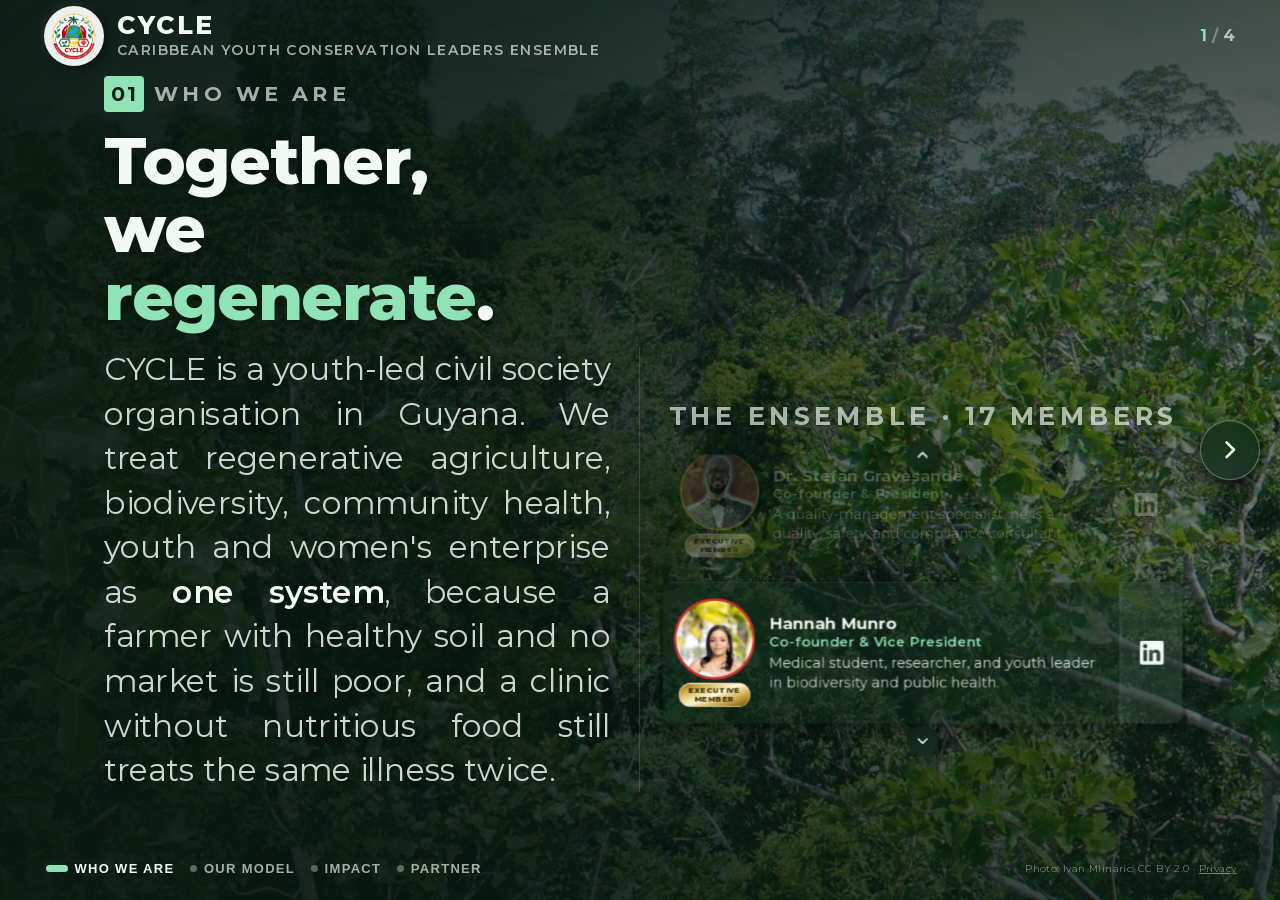
==== index.html @ 6c784746 "fix: full-bleed funders strip on phones Inside the slide's text column a phone left ~194px for the c" ====
<!DOCTYPE html>
<html lang="en">
<head>
<meta charset="UTF-8">
<meta name="viewport" content="width=device-width, initial-scale=1, viewport-fit=cover">
<meta name="color-scheme" content="only dark">
<meta http-equiv="Content-Security-Policy" content="default-src 'none'; script-src 'self'; style-src 'self' 'unsafe-inline'; img-src 'self'; font-src 'self'; connect-src https://ilpnumlkhpjgadgdotwo.supabase.co https://api.emailjs.com; base-uri 'none'; form-action 'self'">
<title>CYCLE · Caribbean Youth Conservation Leaders Ensemble</title>
<meta name="description" content="CYCLE is a youth-led civil society organisation in Guyana treating regenerative agriculture, biodiversity, health, youth and women's enterprise as one system. Together, we regenerate.">
<link rel="canonical" href="https://cyclecso.com/">
<meta property="og:type" content="website">
<meta property="og:title" content="CYCLE · Caribbean Youth Conservation Leaders Ensemble">
<meta property="og:description" content="Regenerating communities. Restoring ecosystems. Empowering the Caribbean's next generation.">
<meta property="og:url" content="https://cyclecso.com/">
<meta property="og:image" content="https://cyclecso.com/assets/img/pano-sm.jpg">
<link rel="icon" type="image/png" href="assets/img/favicon.png">
<link rel="apple-touch-icon" href="assets/img/apple-touch-icon.png">
<link rel="preload" href="assets/fonts/Montserrat.woff2" as="font" type="font/woff2" crossorigin>
<link rel="preload" as="image" href="assets/img/pano.jpg" media="(min-width: 801px)">
<link rel="stylesheet" href="assets/fonts/fonts.css">
<link rel="stylesheet" href="styles.css?v=98">
</head>
<body>

<a class="skip-link" href="#deck">Skip to slide content</a>

<!-- One continuous rainforest panorama; pans one viewport per slide -->
<div class="stage" aria-hidden="true">
  <div class="zoom"><div class="pan" id="pan"></div></div>
  <div class="scrim"></div>
</div>

<header class="chrome-top">
  <a class="brand" href="#about">
    <span class="brand-mark"><img src="assets/img/logo.png" alt="" width="34" height="34"></span>
    <span class="brand-text">
      <span class="brand-name">CYCLE</span>
      <span class="brand-sub">Caribbean Youth Conservation Leaders Ensemble</span>
    </span>
  </a>
  <p class="counter"><span id="counter-now">1</span><span class="counter-sep">/</span>4</p>
</header>

<main class="deck" id="deck">

  <!-- ══ 01 · WHO WE ARE ══════════════════════════════════════ -->
  <section class="slide is-active" id="about" aria-label="Slide 1 of 4: Who we are">
    <div class="slide-inner s-about">
      <p class="eyebrow"><span class="num">01</span> Who we are</p>
      <h1 class="headline">Together,<br class="hb"> we <em>regenerate</em>.</h1>
      <div class="about-cols">
        <p class="lede">CYCLE is a youth-led civil society organisation in Guyana. We treat regenerative
          agriculture, biodiversity, community health, youth and women's enterprise as
          <strong>one system</strong>, because a farmer with healthy soil and no market is still poor,
          and a clinic without nutritious food still treats the same illness twice.</p>
        <!-- A real grid item on its own 1px track, not a border or a
             pseudo-element: it lands exactly on the column boundary at
             any gap, and when the grid stacks it becomes a full-width
             horizontal rule between the two sections for free. -->
        <div class="col-rule" aria-hidden="true"></div>
        <div class="team">
          <p class="team-h">The ensemble · 17 members</p>
          <button type="button" class="team-btn team-up" id="teamUp" aria-label="Previous member">
            <svg viewBox="0 0 24 24" aria-hidden="true"><path d="m5 15 7-7 7 7"/></svg>
          </button>
          <div class="team-vp" aria-label="Team members, auto-scrolling list. Hover to pause.">
            <ul class="team-list">
          <li class="tm">
            <!-- Photo first, silhouette second: CSS hides the silhouette
                 while the <img> is present, and app.js removes the <img>
                 if the file is missing or fails, which reveals it again.
                 A listener rather than an onerror attribute, because the
                 page's CSP allows script-src 'self' only. -->
            <span class="tm-id"><span class="tm-ava" aria-hidden="true"><img src="assets/img/team/stefan-gravesande.jpg" alt="" width="240" height="240" loading="lazy" decoding="async"><svg viewBox="0 0 24 24" fill="currentColor"><circle cx="12" cy="8.2" r="4.2"/><path d="M12 13.7c-4.6 0-8 2.4-8 5.9V21h16v-1.4c0-3.5-3.4-5.9-8-5.9Z"/></svg></span><span class="tm-badge tm-badge-exec">Executive Member</span></span>
            <div class="tm-body">
              <p class="tm-name">Dr. Stefan Gravesande <span class="tm-role">Co-founder &amp; President</span></p>
              <p class="tm-bio">A quality-management specialist, he is a quality, safety, and compliance consultant.</p>
            </div>
              <a class="tm-li" href="https://www.linkedin.com/in/drgravesande" target="_blank" rel="noopener noreferrer" aria-label="Dr. Stefan Gravesande on LinkedIn"><svg viewBox="0 0 24 24" aria-hidden="true"><path d="M20.45 20.45h-3.56v-5.57c0-1.33-.03-3.04-1.85-3.04-1.85 0-2.13 1.45-2.13 2.94v5.67H9.35V9h3.41v1.56h.05a3.74 3.74 0 0 1 3.37-1.85c3.6 0 4.27 2.37 4.27 5.46v6.28zM5.34 7.43a2.07 2.07 0 1 1 2.07-2.07 2.07 2.07 0 0 1-2.07 2.07zm1.78 13.02H3.55V9h3.57v11.45zM22.22 0H1.77A1.76 1.76 0 0 0 0 1.73v20.54A1.76 1.76 0 0 0 1.77 24h20.45A1.76 1.76 0 0 0 24 22.27V1.73A1.76 1.76 0 0 0 22.22 0z"/></svg></a>
          </li>
          <li class="tm">
            <span class="tm-id"><span class="tm-ava" aria-hidden="true"><img src="assets/img/team/hannah-munro.jpg" alt="" width="240" height="240" loading="lazy" decoding="async"><svg viewBox="0 0 24 24" fill="currentColor"><circle cx="12" cy="8.2" r="4.2"/><path d="M12 13.7c-4.6 0-8 2.4-8 5.9V21h16v-1.4c0-3.5-3.4-5.9-8-5.9Z"/></svg></span><span class="tm-badge tm-badge-exec">Executive Member</span></span>
            <div class="tm-body">
              <p class="tm-name">Hannah Munro <span class="tm-role">Co-founder &amp; Vice President</span></p>
              <p class="tm-bio">Medical student, researcher, and youth leader in biodiversity and public health.</p>
            </div>
              <a class="tm-li" href="https://www.linkedin.com/in/hannah-munro-097552203" target="_blank" rel="noopener noreferrer" aria-label="Hannah Munro on LinkedIn"><svg viewBox="0 0 24 24" aria-hidden="true"><path d="M20.45 20.45h-3.56v-5.57c0-1.33-.03-3.04-1.85-3.04-1.85 0-2.13 1.45-2.13 2.94v5.67H9.35V9h3.41v1.56h.05a3.74 3.74 0 0 1 3.37-1.85c3.6 0 4.27 2.37 4.27 5.46v6.28zM5.34 7.43a2.07 2.07 0 1 1 2.07-2.07 2.07 2.07 0 0 1-2.07 2.07zm1.78 13.02H3.55V9h3.57v11.45zM22.22 0H1.77A1.76 1.76 0 0 0 0 1.73v20.54A1.76 1.76 0 0 0 1.77 24h20.45A1.76 1.76 0 0 0 24 22.27V1.73A1.76 1.76 0 0 0 22.22 0z"/></svg></a>
          </li>
          <li class="tm">
            <span class="tm-id"><span class="tm-ava" aria-hidden="true"><img src="assets/img/team/jaswant-persaud.jpg" alt="" width="240" height="240" loading="lazy" decoding="async"><svg viewBox="0 0 24 24" fill="currentColor"><circle cx="12" cy="8.2" r="4.2"/><path d="M12 13.7c-4.6 0-8 2.4-8 5.9V21h16v-1.4c0-3.5-3.4-5.9-8-5.9Z"/></svg></span><span class="tm-badge tm-badge-exec">Executive Member</span></span>
            <div class="tm-body">
              <p class="tm-name">Jaswant Persaud <span class="tm-role">Co-founder &amp; Secretary</span></p>
              <p class="tm-bio">Auditor and procurement specialist bringing ten years of project cost discipline.</p>
            </div>
              <a class="tm-li" href="https://www.linkedin.com/in/jaswant-persaud-78a805116" target="_blank" rel="noopener noreferrer" aria-label="Jaswant Persaud on LinkedIn"><svg viewBox="0 0 24 24" aria-hidden="true"><path d="M20.45 20.45h-3.56v-5.57c0-1.33-.03-3.04-1.85-3.04-1.85 0-2.13 1.45-2.13 2.94v5.67H9.35V9h3.41v1.56h.05a3.74 3.74 0 0 1 3.37-1.85c3.6 0 4.27 2.37 4.27 5.46v6.28zM5.34 7.43a2.07 2.07 0 1 1 2.07-2.07 2.07 2.07 0 0 1-2.07 2.07zm1.78 13.02H3.55V9h3.57v11.45zM22.22 0H1.77A1.76 1.76 0 0 0 0 1.73v20.54A1.76 1.76 0 0 0 1.77 24h20.45A1.76 1.76 0 0 0 24 22.27V1.73A1.76 1.76 0 0 0 22.22 0z"/></svg></a>
          </li>
          <li class="tm">
            <span class="tm-id"><span class="tm-ava" aria-hidden="true"><img src="assets/img/team/rebecca-wrights.jpg" alt="" width="240" height="240" loading="lazy" decoding="async"><svg viewBox="0 0 24 24" fill="currentColor"><circle cx="12" cy="8.2" r="4.2"/><path d="M12 13.7c-4.6 0-8 2.4-8 5.9V21h16v-1.4c0-3.5-3.4-5.9-8-5.9Z"/></svg></span><span class="tm-badge tm-badge-exec">Executive Member</span></span>
            <div class="tm-body">
              <p class="tm-name">Rebecca Wrights <span class="tm-role">Co-founder &amp; Treasurer</span></p>
              <p class="tm-bio">Law student and entrepreneur working in marketing, design, media, and education.</p>
            </div>
              <a class="tm-li" href="https://www.linkedin.com/in/rebecca-wrights-087333255" target="_blank" rel="noopener noreferrer" aria-label="Rebecca Wrights on LinkedIn"><svg viewBox="0 0 24 24" aria-hidden="true"><path d="M20.45 20.45h-3.56v-5.57c0-1.33-.03-3.04-1.85-3.04-1.85 0-2.13 1.45-2.13 2.94v5.67H9.35V9h3.41v1.56h.05a3.74 3.74 0 0 1 3.37-1.85c3.6 0 4.27 2.37 4.27 5.46v6.28zM5.34 7.43a2.07 2.07 0 1 1 2.07-2.07 2.07 2.07 0 0 1-2.07 2.07zm1.78 13.02H3.55V9h3.57v11.45zM22.22 0H1.77A1.76 1.76 0 0 0 0 1.73v20.54A1.76 1.76 0 0 0 1.77 24h20.45A1.76 1.76 0 0 0 24 22.27V1.73A1.76 1.76 0 0 0 22.22 0z"/></svg></a>
          </li>
          <li class="tm">
            <span class="tm-id"><span class="tm-ava" aria-hidden="true"><img src="assets/img/team/ashley-lewis.jpg" alt="" width="240" height="240" loading="lazy" decoding="async"><svg viewBox="0 0 24 24" fill="currentColor"><circle cx="12" cy="8.2" r="4.2"/><path d="M12 13.7c-4.6 0-8 2.4-8 5.9V21h16v-1.4c0-3.5-3.4-5.9-8-5.9Z"/></svg></span><span class="tm-badge tm-badge-exec">Executive Member</span></span>
            <div class="tm-body">
              <p class="tm-name">Ashley Lewis <span class="tm-role">Co-founder &amp; Assistant Treasurer</span></p>
              <p class="tm-bio">Laboratory aide and aspiring microbiologist passionate about public health and biodiversity.</p>
            </div>
              <a class="tm-li" href="https://www.linkedin.com/in/ashley-lewis-5a374a399" target="_blank" rel="noopener noreferrer" aria-label="Ashley Lewis on LinkedIn"><svg viewBox="0 0 24 24" aria-hidden="true"><path d="M20.45 20.45h-3.56v-5.57c0-1.33-.03-3.04-1.85-3.04-1.85 0-2.13 1.45-2.13 2.94v5.67H9.35V9h3.41v1.56h.05a3.74 3.74 0 0 1 3.37-1.85c3.6 0 4.27 2.37 4.27 5.46v6.28zM5.34 7.43a2.07 2.07 0 1 1 2.07-2.07 2.07 2.07 0 0 1-2.07 2.07zm1.78 13.02H3.55V9h3.57v11.45zM22.22 0H1.77A1.76 1.76 0 0 0 0 1.73v20.54A1.76 1.76 0 0 0 1.77 24h20.45A1.76 1.76 0 0 0 24 22.27V1.73A1.76 1.76 0 0 0 22.22 0z"/></svg></a>
          </li>
          <li class="tm">
            <span class="tm-id"><span class="tm-ava" aria-hidden="true"><img src="assets/img/team/laurianne-lewis.jpg" alt="" width="240" height="240" loading="lazy" decoding="async"><svg viewBox="0 0 24 24" fill="currentColor"><circle cx="12" cy="8.2" r="4.2"/><path d="M12 13.7c-4.6 0-8 2.4-8 5.9V21h16v-1.4c0-3.5-3.4-5.9-8-5.9Z"/></svg></span><span class="tm-badge tm-badge-exec">Executive Member</span></span>
            <div class="tm-body">
              <p class="tm-name">Laurianne Lewis <span class="tm-role">Co-founder &amp; Trustee</span></p>
              <p class="tm-bio">A medical laboratory scientist pursuing her Master's degree in public health.</p>
            </div>
              <a class="tm-li" href="https://www.linkedin.com/in/laurianne-lewis-mls-bsc-54b1992b0" target="_blank" rel="noopener noreferrer" aria-label="Laurianne Lewis on LinkedIn"><svg viewBox="0 0 24 24" aria-hidden="true"><path d="M20.45 20.45h-3.56v-5.57c0-1.33-.03-3.04-1.85-3.04-1.85 0-2.13 1.45-2.13 2.94v5.67H9.35V9h3.41v1.56h.05a3.74 3.74 0 0 1 3.37-1.85c3.6 0 4.27 2.37 4.27 5.46v6.28zM5.34 7.43a2.07 2.07 0 1 1 2.07-2.07 2.07 2.07 0 0 1-2.07 2.07zm1.78 13.02H3.55V9h3.57v11.45zM22.22 0H1.77A1.76 1.76 0 0 0 0 1.73v20.54A1.76 1.76 0 0 0 1.77 24h20.45A1.76 1.76 0 0 0 24 22.27V1.73A1.76 1.76 0 0 0 22.22 0z"/></svg></a>
          </li>
          <li class="tm">
            <span class="tm-id"><span class="tm-ava" aria-hidden="true"><img src="assets/img/team/destiny-hinds.jpg" alt="" width="240" height="240" loading="lazy" decoding="async"><svg viewBox="0 0 24 24" fill="currentColor"><circle cx="12" cy="8.2" r="4.2"/><path d="M12 13.7c-4.6 0-8 2.4-8 5.9V21h16v-1.4c0-3.5-3.4-5.9-8-5.9Z"/></svg></span><span class="tm-badge tm-badge-exec">Executive Member</span></span>
            <div class="tm-body">
              <p class="tm-name">Destiny Princess Hinds <span class="tm-role">Co-founder &amp; Trustee</span></p>
              <p class="tm-bio">An HSSE professional turning climate policy into community projects across Guyana.</p>
            </div>
              <a class="tm-li" href="https://www.linkedin.com/in/destiny-hinds-environmentalservices" target="_blank" rel="noopener noreferrer" aria-label="Destiny Princess Hinds on LinkedIn"><svg viewBox="0 0 24 24" aria-hidden="true"><path d="M20.45 20.45h-3.56v-5.57c0-1.33-.03-3.04-1.85-3.04-1.85 0-2.13 1.45-2.13 2.94v5.67H9.35V9h3.41v1.56h.05a3.74 3.74 0 0 1 3.37-1.85c3.6 0 4.27 2.37 4.27 5.46v6.28zM5.34 7.43a2.07 2.07 0 1 1 2.07-2.07 2.07 2.07 0 0 1-2.07 2.07zm1.78 13.02H3.55V9h3.57v11.45zM22.22 0H1.77A1.76 1.76 0 0 0 0 1.73v20.54A1.76 1.76 0 0 0 1.77 24h20.45A1.76 1.76 0 0 0 24 22.27V1.73A1.76 1.76 0 0 0 22.22 0z"/></svg></a>
          </li>
          <li class="tm">
            <span class="tm-id"><span class="tm-ava" aria-hidden="true"><img src="assets/img/team/melania-desa.jpg" alt="" width="240" height="240" loading="lazy" decoding="async"><svg viewBox="0 0 24 24" fill="currentColor"><circle cx="12" cy="8.2" r="4.2"/><path d="M12 13.7c-4.6 0-8 2.4-8 5.9V21h16v-1.4c0-3.5-3.4-5.9-8-5.9Z"/></svg></span><span class="tm-badge tm-badge-exec">Executive Member</span></span>
            <div class="tm-body">
              <p class="tm-name">Melania DeSa <span class="tm-role">Co-founder &amp; Committee Member</span></p>
              <p class="tm-bio">Medical laboratory science student in quality assurance and youth leadership work.</p>
            </div>
              <a class="tm-li" href="https://www.linkedin.com/in/melania-desa" target="_blank" rel="noopener noreferrer" aria-label="Melania DeSa on LinkedIn"><svg viewBox="0 0 24 24" aria-hidden="true"><path d="M20.45 20.45h-3.56v-5.57c0-1.33-.03-3.04-1.85-3.04-1.85 0-2.13 1.45-2.13 2.94v5.67H9.35V9h3.41v1.56h.05a3.74 3.74 0 0 1 3.37-1.85c3.6 0 4.27 2.37 4.27 5.46v6.28zM5.34 7.43a2.07 2.07 0 1 1 2.07-2.07 2.07 2.07 0 0 1-2.07 2.07zm1.78 13.02H3.55V9h3.57v11.45zM22.22 0H1.77A1.76 1.76 0 0 0 0 1.73v20.54A1.76 1.76 0 0 0 1.77 24h20.45A1.76 1.76 0 0 0 24 22.27V1.73A1.76 1.76 0 0 0 22.22 0z"/></svg></a>
          </li>
          <li class="tm">
            <span class="tm-id"><span class="tm-ava" aria-hidden="true"><img src="assets/img/team/suhana-khan.jpg" alt="" width="240" height="240" loading="lazy" decoding="async"><svg viewBox="0 0 24 24" fill="currentColor"><circle cx="12" cy="8.2" r="4.2"/><path d="M12 13.7c-4.6 0-8 2.4-8 5.9V21h16v-1.4c0-3.5-3.4-5.9-8-5.9Z"/></svg></span><span class="tm-badge tm-badge-exec">Executive Member</span></span>
            <div class="tm-body">
              <p class="tm-name">Bibi Suhana Khan <span class="tm-role">Co-founder &amp; Committee Member</span></p>
              <p class="tm-bio">She empowers youth, builds communities, and drives real change across Guyana.</p>
            </div>
              <a class="tm-li" href="#" aria-label="Bibi Suhana Khan on LinkedIn"><svg viewBox="0 0 24 24" aria-hidden="true"><path d="M20.45 20.45h-3.56v-5.57c0-1.33-.03-3.04-1.85-3.04-1.85 0-2.13 1.45-2.13 2.94v5.67H9.35V9h3.41v1.56h.05a3.74 3.74 0 0 1 3.37-1.85c3.6 0 4.27 2.37 4.27 5.46v6.28zM5.34 7.43a2.07 2.07 0 1 1 2.07-2.07 2.07 2.07 0 0 1-2.07 2.07zm1.78 13.02H3.55V9h3.57v11.45zM22.22 0H1.77A1.76 1.76 0 0 0 0 1.73v20.54A1.76 1.76 0 0 0 1.77 24h20.45A1.76 1.76 0 0 0 24 22.27V1.73A1.76 1.76 0 0 0 22.22 0z"/></svg></a>
          </li>
          <li class="tm">
            <span class="tm-id"><span class="tm-ava" aria-hidden="true"><img src="assets/img/team/chanecia-larose.jpg" alt="" width="240" height="240" loading="lazy" decoding="async"><svg viewBox="0 0 24 24" fill="currentColor"><circle cx="12" cy="8.2" r="4.2"/><path d="M12 13.7c-4.6 0-8 2.4-8 5.9V21h16v-1.4c0-3.5-3.4-5.9-8-5.9Z"/></svg></span><span class="tm-badge tm-badge-exec">Executive Member</span></span>
            <div class="tm-body">
              <p class="tm-name">Chanecia La Rose <span class="tm-role">Co-founder &amp; Committee Member</span></p>
              <p class="tm-bio">An International Relations student and youth parliament leader in civic advocacy.</p>
            </div>
              <a class="tm-li" href="https://www.linkedin.com/in/chanecia-larose-2a9a7b320" target="_blank" rel="noopener noreferrer" aria-label="Chanecia La Rose on LinkedIn"><svg viewBox="0 0 24 24" aria-hidden="true"><path d="M20.45 20.45h-3.56v-5.57c0-1.33-.03-3.04-1.85-3.04-1.85 0-2.13 1.45-2.13 2.94v5.67H9.35V9h3.41v1.56h.05a3.74 3.74 0 0 1 3.37-1.85c3.6 0 4.27 2.37 4.27 5.46v6.28zM5.34 7.43a2.07 2.07 0 1 1 2.07-2.07 2.07 2.07 0 0 1-2.07 2.07zm1.78 13.02H3.55V9h3.57v11.45zM22.22 0H1.77A1.76 1.76 0 0 0 0 1.73v20.54A1.76 1.76 0 0 0 1.77 24h20.45A1.76 1.76 0 0 0 24 22.27V1.73A1.76 1.76 0 0 0 22.22 0z"/></svg></a>
          </li>
          <li class="tm">
            <span class="tm-id"><span class="tm-ava" aria-hidden="true"><img src="assets/img/team/victoria-phillips.jpg" alt="" width="240" height="240" loading="lazy" decoding="async"><svg viewBox="0 0 24 24" fill="currentColor"><circle cx="12" cy="8.2" r="4.2"/><path d="M12 13.7c-4.6 0-8 2.4-8 5.9V21h16v-1.4c0-3.5-3.4-5.9-8-5.9Z"/></svg></span><span class="tm-badge tm-badge-carib">Caribbean Member</span></span>
            <div class="tm-body">
              <p class="tm-name">Victoria Phillips <span class="tm-role">Guyana</span></p>
              <p class="tm-bio">A driven student and community advocate chasing goals and steady growth.</p>
            </div>
              <a class="tm-li" href="https://www.linkedin.com/in/victoria-phillips-47140b235/" target="_blank" rel="noopener noreferrer" aria-label="Victoria Phillips on LinkedIn"><svg viewBox="0 0 24 24" aria-hidden="true"><path d="M20.45 20.45h-3.56v-5.57c0-1.33-.03-3.04-1.85-3.04-1.85 0-2.13 1.45-2.13 2.94v5.67H9.35V9h3.41v1.56h.05a3.74 3.74 0 0 1 3.37-1.85c3.6 0 4.27 2.37 4.27 5.46v6.28zM5.34 7.43a2.07 2.07 0 1 1 2.07-2.07 2.07 2.07 0 0 1-2.07 2.07zm1.78 13.02H3.55V9h3.57v11.45zM22.22 0H1.77A1.76 1.76 0 0 0 0 1.73v20.54A1.76 1.76 0 0 0 1.77 24h20.45A1.76 1.76 0 0 0 24 22.27V1.73A1.76 1.76 0 0 0 22.22 0z"/></svg></a>
          </li>
          <li class="tm">
            <span class="tm-id"><span class="tm-ava" aria-hidden="true"><svg viewBox="0 0 24 24" fill="currentColor"><circle cx="12" cy="8.2" r="4.2"/><path d="M12 13.7c-4.6 0-8 2.4-8 5.9V21h16v-1.4c0-3.5-3.4-5.9-8-5.9Z"/></svg></span><span class="tm-badge tm-badge-carib">Caribbean Member</span></span>
            <div class="tm-body">
              <p class="tm-name">Ashley Siegulam <span class="tm-role">Trinidad &amp; Tobago</span></p>
              <p class="tm-bio">A farmer, chemist, and researcher working on biodiversity and climate science.</p>
            </div>
              <a class="tm-li" href="#" aria-label="Ashley Siegulam on LinkedIn"><svg viewBox="0 0 24 24" aria-hidden="true"><path d="M20.45 20.45h-3.56v-5.57c0-1.33-.03-3.04-1.85-3.04-1.85 0-2.13 1.45-2.13 2.94v5.67H9.35V9h3.41v1.56h.05a3.74 3.74 0 0 1 3.37-1.85c3.6 0 4.27 2.37 4.27 5.46v6.28zM5.34 7.43a2.07 2.07 0 1 1 2.07-2.07 2.07 2.07 0 0 1-2.07 2.07zm1.78 13.02H3.55V9h3.57v11.45zM22.22 0H1.77A1.76 1.76 0 0 0 0 1.73v20.54A1.76 1.76 0 0 0 1.77 24h20.45A1.76 1.76 0 0 0 24 22.27V1.73A1.76 1.76 0 0 0 22.22 0z"/></svg></a>
          </li>
          <li class="tm">
            <span class="tm-id"><span class="tm-ava" aria-hidden="true"><svg viewBox="0 0 24 24" fill="currentColor"><circle cx="12" cy="8.2" r="4.2"/><path d="M12 13.7c-4.6 0-8 2.4-8 5.9V21h16v-1.4c0-3.5-3.4-5.9-8-5.9Z"/></svg></span><span class="tm-badge tm-badge-carib">Caribbean Member</span></span>
            <div class="tm-body">
              <p class="tm-name">Hemant Siegulam <span class="tm-role">Trinidad &amp; Tobago</span></p>
              <p class="tm-bio">A farmer, analyst, and scientist working on soil health and agroforestry.</p>
            </div>
              <a class="tm-li" href="#" aria-label="Hemant Siegulam on LinkedIn"><svg viewBox="0 0 24 24" aria-hidden="true"><path d="M20.45 20.45h-3.56v-5.57c0-1.33-.03-3.04-1.85-3.04-1.85 0-2.13 1.45-2.13 2.94v5.67H9.35V9h3.41v1.56h.05a3.74 3.74 0 0 1 3.37-1.85c3.6 0 4.27 2.37 4.27 5.46v6.28zM5.34 7.43a2.07 2.07 0 1 1 2.07-2.07 2.07 2.07 0 0 1-2.07 2.07zm1.78 13.02H3.55V9h3.57v11.45zM22.22 0H1.77A1.76 1.76 0 0 0 0 1.73v20.54A1.76 1.76 0 0 0 1.77 24h20.45A1.76 1.76 0 0 0 24 22.27V1.73A1.76 1.76 0 0 0 22.22 0z"/></svg></a>
          </li>
          <li class="tm">
            <span class="tm-id"><span class="tm-ava" aria-hidden="true"><svg viewBox="0 0 24 24" fill="currentColor"><circle cx="12" cy="8.2" r="4.2"/><path d="M12 13.7c-4.6 0-8 2.4-8 5.9V21h16v-1.4c0-3.5-3.4-5.9-8-5.9Z"/></svg></span><span class="tm-badge tm-badge-carib">Caribbean Member</span></span>
            <div class="tm-body">
              <p class="tm-name">Christine Anderson <span class="tm-role">St. Maarten</span></p>
              <p class="tm-bio">An ESG professional working in stakeholder management, risk, and process improvement.</p>
            </div>
              <a class="tm-li" href="#" aria-label="Christine Anderson on LinkedIn"><svg viewBox="0 0 24 24" aria-hidden="true"><path d="M20.45 20.45h-3.56v-5.57c0-1.33-.03-3.04-1.85-3.04-1.85 0-2.13 1.45-2.13 2.94v5.67H9.35V9h3.41v1.56h.05a3.74 3.74 0 0 1 3.37-1.85c3.6 0 4.27 2.37 4.27 5.46v6.28zM5.34 7.43a2.07 2.07 0 1 1 2.07-2.07 2.07 2.07 0 0 1-2.07 2.07zm1.78 13.02H3.55V9h3.57v11.45zM22.22 0H1.77A1.76 1.76 0 0 0 0 1.73v20.54A1.76 1.76 0 0 0 1.77 24h20.45A1.76 1.76 0 0 0 24 22.27V1.73A1.76 1.76 0 0 0 22.22 0z"/></svg></a>
          </li>
          <li class="tm">
            <span class="tm-id"><span class="tm-ava" aria-hidden="true"><img src="assets/img/team/lj-clarke.jpg" alt="" width="240" height="240" loading="lazy" decoding="async"><svg viewBox="0 0 24 24" fill="currentColor"><circle cx="12" cy="8.2" r="4.2"/><path d="M12 13.7c-4.6 0-8 2.4-8 5.9V21h16v-1.4c0-3.5-3.4-5.9-8-5.9Z"/></svg></span><span class="tm-badge tm-badge-carib">Caribbean Member</span></span>
            <div class="tm-body">
              <p class="tm-name">L.J. Clarke <span class="tm-role">Jamaica</span></p>
              <p class="tm-bio">Civil engineer working in hydrology, water resources, and waste management research.</p>
            </div>
              <a class="tm-li" href="https://www.linkedin.com/in/lys-julienne-c-015954118" target="_blank" rel="noopener noreferrer" aria-label="L.J. Clarke on LinkedIn"><svg viewBox="0 0 24 24" aria-hidden="true"><path d="M20.45 20.45h-3.56v-5.57c0-1.33-.03-3.04-1.85-3.04-1.85 0-2.13 1.45-2.13 2.94v5.67H9.35V9h3.41v1.56h.05a3.74 3.74 0 0 1 3.37-1.85c3.6 0 4.27 2.37 4.27 5.46v6.28zM5.34 7.43a2.07 2.07 0 1 1 2.07-2.07 2.07 2.07 0 0 1-2.07 2.07zm1.78 13.02H3.55V9h3.57v11.45zM22.22 0H1.77A1.76 1.76 0 0 0 0 1.73v20.54A1.76 1.76 0 0 0 1.77 24h20.45A1.76 1.76 0 0 0 24 22.27V1.73A1.76 1.76 0 0 0 22.22 0z"/></svg></a>
          </li>
          <li class="tm">
            <span class="tm-id"><span class="tm-ava" aria-hidden="true"><img src="assets/img/team/mahalia-joseph.jpg" alt="" width="240" height="240" loading="lazy" decoding="async"><svg viewBox="0 0 24 24" fill="currentColor"><circle cx="12" cy="8.2" r="4.2"/><path d="M12 13.7c-4.6 0-8 2.4-8 5.9V21h16v-1.4c0-3.5-3.4-5.9-8-5.9Z"/></svg></span><span class="tm-badge tm-badge-carib">Caribbean Member</span></span>
            <div class="tm-body">
              <p class="tm-name">Mahalia Joseph <span class="tm-role">Trinidad &amp; Tobago</span></p>
              <p class="tm-bio">Agri-food and clean-energy founder mentoring young people into skills and enterprise.</p>
            </div>
              <a class="tm-li" href="https://www.linkedin.com/in/mahalia-joseph-6544544b" target="_blank" rel="noopener noreferrer" aria-label="Mahalia Joseph on LinkedIn"><svg viewBox="0 0 24 24" aria-hidden="true"><path d="M20.45 20.45h-3.56v-5.57c0-1.33-.03-3.04-1.85-3.04-1.85 0-2.13 1.45-2.13 2.94v5.67H9.35V9h3.41v1.56h.05a3.74 3.74 0 0 1 3.37-1.85c3.6 0 4.27 2.37 4.27 5.46v6.28zM5.34 7.43a2.07 2.07 0 1 1 2.07-2.07 2.07 2.07 0 0 1-2.07 2.07zm1.78 13.02H3.55V9h3.57v11.45zM22.22 0H1.77A1.76 1.76 0 0 0 0 1.73v20.54A1.76 1.76 0 0 0 1.77 24h20.45A1.76 1.76 0 0 0 24 22.27V1.73A1.76 1.76 0 0 0 22.22 0z"/></svg></a>
          </li>
          <li class="tm">
            <span class="tm-id"><span class="tm-ava" aria-hidden="true"><img src="assets/img/team/ashley-jagmohan.jpg" alt="" width="240" height="240" loading="lazy" decoding="async"><svg viewBox="0 0 24 24" fill="currentColor"><circle cx="12" cy="8.2" r="4.2"/><path d="M12 13.7c-4.6 0-8 2.4-8 5.9V21h16v-1.4c0-3.5-3.4-5.9-8-5.9Z"/></svg></span><span class="tm-badge tm-badge-carib">Caribbean Member</span></span>
            <div class="tm-body">
              <p class="tm-name">Ashley Jagmohan <span class="tm-role">Canadian-Guyanese</span></p>
              <p class="tm-bio">An urban planning student focused on ecology, design, and Caribbean cities.</p>
            </div>
              <a class="tm-li" href="https://www.linkedin.com/in/ashley-jagmohan-2050a033b/" target="_blank" rel="noopener noreferrer" aria-label="Ashley Jagmohan on LinkedIn"><svg viewBox="0 0 24 24" aria-hidden="true"><path d="M20.45 20.45h-3.56v-5.57c0-1.33-.03-3.04-1.85-3.04-1.85 0-2.13 1.45-2.13 2.94v5.67H9.35V9h3.41v1.56h.05a3.74 3.74 0 0 1 3.37-1.85c3.6 0 4.27 2.37 4.27 5.46v6.28zM5.34 7.43a2.07 2.07 0 1 1 2.07-2.07 2.07 2.07 0 0 1-2.07 2.07zm1.78 13.02H3.55V9h3.57v11.45zM22.22 0H1.77A1.76 1.76 0 0 0 0 1.73v20.54A1.76 1.76 0 0 0 1.77 24h20.45A1.76 1.76 0 0 0 24 22.27V1.73A1.76 1.76 0 0 0 22.22 0z"/></svg></a>
          </li>
            </ul>
          </div>
          <button type="button" class="team-btn team-down" id="teamDown" aria-label="Next member">
            <svg viewBox="0 0 24 24" aria-hidden="true"><path d="m5 9 7 7 7-7"/></svg>
          </button>
        </div>
      </div>
    </div>
  </section>

  <!-- ══ 02 · OUR MODEL ═══════════════════════════════════════ -->
  <section class="slide" id="model" aria-label="Slide 2 of 4: Our model" hidden>
    <div class="slide-inner s-model">
      <p class="eyebrow"><span class="num">02</span> Our model</p>
      <h2 class="headline">The value is in the turn.</h2>
      <div class="model-cols">
      <p class="lede lede-tight">Most organisations pick one of these four. We run all four as a loop:
        each turn feeds the next.</p>

      <div class="cycle-area">
        <div class="cycle-fig">
          <div class="cy-spin" id="cy-spin">
          <svg viewBox="0 0 100 100" class="cy-ring" aria-hidden="true">
            <g class="cy-swooshes">
              <path fill="#D9A62B" d="M 31.30 17.88 L 33.09 16.99 L 34.92 16.20 L 36.78 15.51 L 38.68 14.93 L 40.60 14.46 L 42.53 14.09 L 44.48 13.83 L 46.43 13.68 L 48.38 13.64 L 50.33 13.70 L 52.27 13.87 L 54.18 14.15 L 56.08 14.53 L 56.70 10.99 L 60.74 17.80 L 54.76 22.02 L 55.38 18.47 L 53.68 18.32 L 51.98 18.26 L 50.29 18.30 L 48.60 18.43 L 46.93 18.65 L 45.28 18.97 L 43.66 19.37 L 42.07 19.86 L 40.51 20.44 L 38.99 21.09 L 37.51 21.83 L 36.08 22.65 L 34.70 23.54 Z"/>
              <path fill="#D13030" d="M 80.44 29.23 L 81.40 31.00 L 82.25 32.81 L 82.99 34.66 L 83.63 36.54 L 84.17 38.45 L 84.59 40.38 L 84.91 42.32 L 85.12 44.27 L 85.22 46.23 L 85.21 48.18 L 85.09 50.12 L 84.87 52.05 L 88.45 52.36 L 82.02 56.98 L 77.30 51.39 L 80.88 51.70 L 80.88 49.99 L 80.77 48.28 L 80.58 46.59 L 80.29 44.92 L 79.92 43.28 L 79.45 41.66 L 78.89 40.07 L 78.26 38.53 L 77.53 37.03 L 76.73 35.57 L 75.86 34.17 L 74.91 32.82 Z"/>
              <path fill="#2E6FBF" d="M 72.35 77.60 L 70.71 78.71 L 69.02 79.73 L 67.27 80.65 L 65.49 81.47 L 63.66 82.19 L 61.81 82.81 L 59.92 83.33 L 58.02 83.74 L 56.10 84.04 L 54.17 84.24 L 52.24 84.34 L 50.31 84.32 L 48.39 84.21 L 46.48 83.99 L 44.59 83.66 L 42.72 83.24 L 41.97 86.76 L 38.17 79.81 L 44.30 75.80 L 43.55 79.32 L 45.23 79.55 L 46.91 79.68 L 48.59 79.72 L 50.27 79.67 L 51.93 79.53 L 53.59 79.30 L 55.22 78.98 L 56.83 78.57 L 58.41 78.08 L 59.95 77.50 L 61.46 76.84 L 62.93 76.10 L 64.35 75.28 L 65.71 74.39 L 67.03 73.43 L 68.29 72.40 Z"/>
              <path fill="#2FA8D1" d="M 18.88 67.70 L 18.01 65.96 L 17.23 64.18 L 16.55 62.37 L 15.97 60.53 L 15.49 58.66 L 15.11 56.78 L 14.84 54.88 L 14.67 52.98 L 14.60 51.08 L 14.63 49.18 L 14.76 47.29 L 15.00 45.41 L 15.33 43.55 L 15.76 41.72 L 12.24 40.97 L 19.19 37.17 L 23.20 43.30 L 19.68 42.55 L 19.47 44.20 L 19.35 45.86 L 19.31 47.51 L 19.37 49.15 L 19.52 50.79 L 19.75 52.41 L 20.07 54.01 L 20.47 55.59 L 20.95 57.13 L 21.52 58.65 L 22.16 60.13 L 22.88 61.56 L 23.68 62.95 L 24.54 64.30 Z"/>
            </g>
          </svg>
          <button type="button" class="cy-node cy-n1" data-cy="1" aria-expanded="false"
                  aria-controls="cyd-1" aria-label="Step 1, Research and Publish, toggle details"><span class="cy-nt">01</span></button>
          <button type="button" class="cy-node cy-n2" data-cy="2" aria-expanded="false"
                  aria-controls="cyd-2" aria-label="Step 2, Empower Agripreneurs, toggle details"><span class="cy-nt">02</span></button>
          <button type="button" class="cy-node cy-n3" data-cy="3" aria-expanded="false"
                  aria-controls="cyd-3" aria-label="Step 3, Showcase and Market, toggle details"><span class="cy-nt">03</span></button>
          <button type="button" class="cy-node cy-n4" data-cy="4" aria-expanded="false"
                  aria-controls="cyd-4" aria-label="Step 4, Shape Policy, toggle details"><span class="cy-nt">04</span></button>
          </div>
          <span class="cy-core" aria-hidden="true">
            <img src="assets/img/logo.png" alt="" width="72" height="72">
            <span class="cy-word"><b>C</b><b>Y</b><b>C</b><b>L</b><b>E</b></span>
          </span>
        </div>
        <ol class="cy-labels">
          <li class="cy-l cy-l1">
            <button type="button" class="rib rib-1" data-cy="1" aria-expanded="false" aria-controls="cyd-1">
              <span class="rib-num">01</span><span class="rib-t">Research &amp; Publish</span><span class="rib-x" aria-hidden="true"></span>
            </button>
            <div class="cy-desc" id="cyd-1" hidden>
              <p>Field science with Indigenous communities on how biodiversity, farming and community health connect, published openly.</p>
            </div>
          </li>
          <li class="cy-l cy-l2">
            <button type="button" class="rib rib-2" data-cy="2" aria-expanded="false" aria-controls="cyd-2">
              <span class="rib-num">02</span><span class="rib-t">Empower Agripreneurs</span><span class="rib-x" aria-hidden="true"></span>
            </button>
            <div class="cy-desc" id="cyd-2" hidden>
              <p>Evidence becomes training, mentorship and enterprise support for women, Indigenous and youth farmers.</p>
            </div>
          </li>
          <li class="cy-l cy-l3">
            <button type="button" class="rib rib-3" data-cy="3" aria-expanded="false" aria-controls="cyd-3">
              <span class="rib-num">03</span><span class="rib-t">Showcase &amp; Market</span><span class="rib-x" aria-hidden="true"></span>
            </button>
            <div class="cy-desc" id="cyd-3" hidden>
              <p>Their farms taken public: marketing the produce while raising national awareness of what grows in Guyana's soil.</p>
            </div>
          </li>
          <li class="cy-l cy-l4">
            <button type="button" class="rib rib-4" data-cy="4" aria-expanded="false" aria-controls="cyd-4">
              <span class="rib-num">04</span><span class="rib-t">Shape Policy</span><span class="rib-x" aria-hidden="true"></span>
            </button>
            <div class="cy-desc" id="cyd-4" hidden>
              <p>Findings land in policy papers for climate-resilient agriculture, in Guyana and across the Caribbean.</p>
            </div>
          </li>
        </ol>
      </div>
      </div>

      <ul class="chip-row chip-row-sm" aria-label="The five pillars delivered through this loop">
        <li class="chip">Regenerative Agriculture</li>
        <li class="chip">Nutrition &amp; Preventive Health</li>
        <li class="chip">Youth &amp; Environmental Education</li>
        <li class="chip">Women's Enterprise</li>
        <li class="chip">Biodiversity Conservation</li>
      </ul>
    </div>
  </section>

  <!-- ══ 03 · IMPACT ══════════════════════════════════════════ -->
  <section class="slide" id="impact" aria-label="Slide 3 of 4: Impact by 2030" hidden>
    <div class="slide-inner s-impact">
      <p class="eyebrow"><span class="num">03</span> By 2030</p>
      <h2 class="headline">The numbers we're willing to be held to.</h2>

      <ul class="stats">
        <li class="stat"><span class="stat-num">2,500+</span><span class="stat-lbl">People reached</span></li>
        <li class="stat"><span class="stat-num">500+</span><span class="stat-lbl">Farmers trained</span></li>
        <li class="stat"><span class="stat-num">40+</span><span class="stat-lbl">Women-led businesses</span></li>
        <li class="stat"><span class="stat-num">15</span><span class="stat-lbl">Biodiversity sites</span></li>
      </ul>

      <ol class="timeline" aria-label="Expansion timeline">
        <li><span class="t-year">2026</span><span class="t-place">Guyana</span></li>
        <li><span class="t-year">2028</span><span class="t-place">Trinidad &amp; Tobago · Jamaica</span></li>
        <li><span class="t-year">2029</span><span class="t-place">Haiti</span></li>
        <li><span class="t-year">2030</span><span class="t-place">Replication Toolkit</span></li>
      </ol>

      <p class="footnote">Published before we've hit them. Our media unit documents the work as it
        happens, including the parts that don't go to plan.</p>
    </div>
  </section>

  <!-- ══ 04 · PARTNER WITH US ═════════════════════════════════ -->
  <section class="slide" id="contact" aria-label="Slide 4 of 4: Partner with us" hidden>
    <div class="slide-inner s-contact">
      <p class="eyebrow"><span class="num">04</span> Partner with us</p>
      <h2 class="headline">Fund it,<br class="br-m"> research it,<br class="lb br-m"> build it with us.</h2>

      <div class="contact-grid">
        <div class="contact-form-wrap">
          <noscript>
            <p class="nojs-note">The form needs JavaScript. Email us at
              <a href="mailto:cyclegyinitiative@gmail.com">cyclegyinitiative@gmail.com</a>.</p>
          </noscript>
          <form id="contact-form" method="post" novalidate>
            <fieldset class="field looking-for">
              <legend>We're looking for</legend>
              <div class="lf-opts">
                <label class="lf-opt"><input type="radio" name="looking_for" value="Funders" required><span>Funders</span></label>
                <label class="lf-opt"><input type="radio" name="looking_for" value="Corporate Partners" required><span>Corporate Partners</span></label>
                <label class="lf-opt"><input type="radio" name="looking_for" value="Volunteers/Members" required><span>Volunteers/Members</span></label>
              </div>
            </fieldset>
            <div class="field-row">
              <div class="field">
                <label for="cf-name">Name</label>
                <input type="text" id="cf-name" name="name" autocomplete="name" required maxlength="120">
              </div>
              <div class="field">
                <label for="cf-email">Email</label>
                <input type="email" id="cf-email" name="email" autocomplete="email" required maxlength="254">
              </div>
            </div>
            <div class="field">
              <label for="cf-message">Message</label>
              <textarea id="cf-message" name="message" rows="2" required maxlength="5000"></textarea>
            </div>
            <div class="hp-field" aria-hidden="true">
              <label for="cf-website">Leave empty</label>
              <input type="text" id="cf-website" name="website" tabindex="-1" autocomplete="off">
            </div>
            <div class="consent-row">
              <input type="checkbox" id="cf-consent" name="consent" required>
              <label for="cf-consent">Store my details so CYCLE can reply.
                <span class="consent-note">See the <a href="privacy.html">privacy notice</a>.</span></label>
            </div>
            <button type="submit" class="btn btn-primary" id="cf-submit">Send message</button>
            <p class="form-status" id="form-status" role="status" aria-live="polite"></p>
          </form>
        </div>

        <div class="col-rule" aria-hidden="true"></div>

        <div class="contact-aside">
          <!-- These three are one vertical stack, so on phones they have
               to occupy ONE grid cell beside the icon column, not three
               stacked rows. Above 700px the wrapper is display:contents
               and disappears, leaving the desktop grid exactly as it
               was. -->
          <div class="aside-text">
            <div class="c-item">
              <span class="c-lbl">Email</span>
              <a href="mailto:cyclegyinitiative@gmail.com">cyclegyinitiative@gmail.com</a>
            </div>
            <div class="c-item">
              <span class="c-lbl">Find us</span>
              <p>Plot 90 Ideal Road, Waiakabra<br>East Bank Demerara, Guyana</p>
            </div>
            <p class="sign-off">Together, we regenerate.</p>
          </div>
          <!-- TODO: the four href="#" below are placeholders — swap in
               CYCLE's real profile URLs. Not guessed here on purpose:
               a wrong handle points supporters at somebody else's
               account. Icons are inline SVG because the page's CSP
               allows img-src 'self' only. -->
          <ul class="socials" aria-label="CYCLE on social media">
            <li><a href="https://www.facebook.com/thecyclecso" target="_blank" rel="noopener noreferrer" aria-label="CYCLE on Facebook">
              <svg viewBox="0 0 24 24" aria-hidden="true"><path d="M22 12.06C22 6.5 17.52 2 12 2S2 6.5 2 12.06c0 5 3.66 9.15 8.44 9.94v-7.03H7.9v-2.9h2.54V9.85c0-2.52 1.5-3.91 3.77-3.91 1.09 0 2.24.2 2.24.2v2.46h-1.26c-1.24 0-1.63.78-1.63 1.57v1.89h2.78l-.44 2.9h-2.34V22c4.78-.79 8.44-4.94 8.44-9.94z"/></svg>
            </a></li>
            <li><a href="https://www.instagram.com/cyclegyinitiative/" target="_blank" rel="noopener noreferrer" aria-label="CYCLE on Instagram">
              <svg viewBox="0 0 24 24" aria-hidden="true"><path d="M12 2.16c3.2 0 3.58.01 4.85.07 1.17.05 1.8.25 2.23.41.56.22.96.48 1.38.9.42.42.68.82.9 1.38.16.42.36 1.06.41 2.23.06 1.27.07 1.65.07 4.85s-.01 3.58-.07 4.85c-.05 1.17-.25 1.8-.41 2.23-.22.56-.48.96-.9 1.38-.42.42-.82.68-1.38.9-.42.16-1.06.36-2.23.41-1.27.06-1.65.07-4.85.07s-3.58-.01-4.85-.07c-1.17-.05-1.8-.25-2.23-.41-.56-.22-.96-.48-1.38-.9-.42-.42-.68-.82-.9-1.38-.16-.42-.36-1.06-.41-2.23-.06-1.27-.07-1.65-.07-4.85s.01-3.58.07-4.85c.05-1.17.25-1.8.41-2.23.22-.56.48-.96.9-1.38.42-.42.82-.68 1.38-.9.42-.16 1.06-.36 2.23-.41 1.27-.06 1.65-.07 4.85-.07M12 0C8.74 0 8.33.01 7.05.07 5.78.13 4.9.33 4.14.63c-.79.31-1.46.72-2.13 1.38C1.35 2.68.94 3.35.63 4.14.33 4.9.13 5.78.07 7.05.01 8.33 0 8.74 0 12s.01 3.67.07 4.95c.06 1.27.26 2.15.56 2.91.31.79.72 1.46 1.38 2.13.67.66 1.34 1.07 2.13 1.38.76.3 1.64.5 2.91.56C8.33 23.99 8.74 24 12 24s3.67-.01 4.95-.07c1.27-.06 2.15-.26 2.91-.56.79-.31 1.46-.72 2.13-1.38.66-.67 1.07-1.34 1.38-2.13.3-.76.5-1.64.56-2.91.06-1.28.07-1.69.07-4.95s-.01-3.67-.07-4.95c-.06-1.27-.26-2.15-.56-2.91-.31-.79-.72-1.46-1.38-2.13C21.32 1.35 20.65.94 19.86.63 19.1.33 18.22.13 16.95.07 15.67.01 15.26 0 12 0z"/><path d="M12 5.84A6.16 6.16 0 1 0 18.16 12 6.16 6.16 0 0 0 12 5.84zm0 10.15A3.99 3.99 0 1 1 15.99 12 3.99 3.99 0 0 1 12 15.99z"/><circle cx="18.41" cy="5.6" r="1.44"/></svg>
            </a></li>
            <li><a href="https://www.linkedin.com/company/caribbean-youth-conservation-leaders-ensemble-cycle" target="_blank" rel="noopener noreferrer" aria-label="CYCLE on LinkedIn">
              <svg viewBox="0 0 24 24" aria-hidden="true"><path d="M20.45 20.45h-3.56v-5.57c0-1.33-.03-3.04-1.85-3.04-1.85 0-2.13 1.45-2.13 2.94v5.67H9.35V9h3.41v1.56h.05a3.74 3.74 0 0 1 3.37-1.85c3.6 0 4.27 2.37 4.27 5.46v6.28zM5.34 7.43a2.07 2.07 0 1 1 2.07-2.07 2.07 2.07 0 0 1-2.07 2.07zm1.78 13.02H3.55V9h3.57v11.45zM22.22 0H1.77A1.76 1.76 0 0 0 0 1.73v20.54A1.76 1.76 0 0 0 1.77 24h20.45A1.76 1.76 0 0 0 24 22.27V1.73A1.76 1.76 0 0 0 22.22 0z"/></svg>
            </a></li>
            <li><a href="https://www.tiktok.com/@cyclegyinitiative" target="_blank" rel="noopener noreferrer" aria-label="CYCLE on TikTok">
              <svg viewBox="0 0 24 24" aria-hidden="true"><path d="M16.6 5.82A4.28 4.28 0 0 1 15.54 3h-3.09v12.4a2.59 2.59 0 0 1-2.59 2.5 2.59 2.59 0 0 1 0-5.18c.27 0 .53.04.77.12v-3.2a5.76 5.76 0 0 0-.77-.05A5.72 5.72 0 0 0 4.14 15.3 5.72 5.72 0 0 0 9.86 21a5.72 5.72 0 0 0 5.72-5.7V9.01a7.35 7.35 0 0 0 4.28 1.38V7.3a4.29 4.29 0 0 1-3.26-1.48z"/></svg>
            </a></li>
          </ul>
        </div>
      </div>

      <!-- Top-10 funders strip. Reuses the member card's classes on
           purpose: same .tm shell, same selection shine, same
           highlight-nearest-the-centre behaviour, just laid out along
           the other axis by makeCarousel({axis:'x'}) in app.js.
           CONTENT IS PLACEHOLDER — real company names, contribution
           amounts, logos and one-line descriptions still to come. -->
      <section class="funders" aria-label="Our top 10 funders">
        <p class="team-h fund-h">Our Top 10 Funders</p>
        <button type="button" class="team-btn fund-prev" id="fundPrev" aria-label="Previous funder">
          <svg viewBox="0 0 24 24" aria-hidden="true"><path d="M15 5 8 12l7 7"/></svg>
        </button>
        <div class="fund-vp" aria-label="Our funders, auto-scrolling list. Hover to pause.">
          <ul class="fund-list">
          <li class="tm">
            <span class="tm-id"><span class="tm-ava" aria-hidden="true"><img src="assets/img/funders/funder-01.png" alt="" width="240" height="240" loading="lazy" decoding="async"><svg viewBox="0 0 24 24" fill="currentColor" aria-hidden="true"><path d="M4 22V8l8-6 8 6v14h-6v-6h-4v6H4Zm3-9h3v-3H7v3Zm7 0h3v-3h-3v3Z"/></svg></span></span>
            <div class="tm-body">
              <p class="tm-name">Funder 01 <span class="tm-role">Amount to be confirmed</span></p>
              <p class="tm-bio">Placeholder card, awaiting this funder's name, contribution, logo and description.</p>
            </div>
              <a class="tm-li" href="#" aria-label="Funder 01 website"><svg viewBox="0 0 24 24" aria-hidden="true"><path d="M12 2a10 10 0 1 0 0 20 10 10 0 0 0 0-20Zm6.93 6h-2.95a15.7 15.7 0 0 0-1.38-3.56A8.03 8.03 0 0 1 18.93 8ZM12 4.04c.83 1.2 1.48 2.53 1.91 3.96h-3.82c.43-1.43 1.08-2.76 1.91-3.96ZM4.26 14a7.98 7.98 0 0 1 0-4h3.38a16.6 16.6 0 0 0 0 4H4.26Zm.81 2h2.95c.33 1.27.8 2.47 1.38 3.56A8.03 8.03 0 0 1 5.07 16Zm2.95-8H5.07a8.03 8.03 0 0 1 4.33-3.56A15.7 15.7 0 0 0 8.02 8ZM12 19.96c-.83-1.2-1.48-2.53-1.91-3.96h3.82c-.43 1.43-1.08 2.76-1.91 3.96ZM14.34 14H9.66a14.9 14.9 0 0 1 0-4h4.68a14.9 14.9 0 0 1 0 4Zm.26 5.56c.58-1.09 1.05-2.29 1.38-3.56h2.95a8.03 8.03 0 0 1-4.33 3.56ZM16.36 14a16.6 16.6 0 0 0 0-4h3.38a7.98 7.98 0 0 1 0 4h-3.38Z"/></svg></a>
          </li>
          <li class="tm">
            <span class="tm-id"><span class="tm-ava" aria-hidden="true"><img src="assets/img/funders/funder-02.png" alt="" width="240" height="240" loading="lazy" decoding="async"><svg viewBox="0 0 24 24" fill="currentColor" aria-hidden="true"><path d="M4 22V8l8-6 8 6v14h-6v-6h-4v6H4Zm3-9h3v-3H7v3Zm7 0h3v-3h-3v3Z"/></svg></span></span>
            <div class="tm-body">
              <p class="tm-name">Funder 02 <span class="tm-role">Amount to be confirmed</span></p>
              <p class="tm-bio">Placeholder card, awaiting this funder's name, contribution, logo and description.</p>
            </div>
              <a class="tm-li" href="#" aria-label="Funder 02 website"><svg viewBox="0 0 24 24" aria-hidden="true"><path d="M12 2a10 10 0 1 0 0 20 10 10 0 0 0 0-20Zm6.93 6h-2.95a15.7 15.7 0 0 0-1.38-3.56A8.03 8.03 0 0 1 18.93 8ZM12 4.04c.83 1.2 1.48 2.53 1.91 3.96h-3.82c.43-1.43 1.08-2.76 1.91-3.96ZM4.26 14a7.98 7.98 0 0 1 0-4h3.38a16.6 16.6 0 0 0 0 4H4.26Zm.81 2h2.95c.33 1.27.8 2.47 1.38 3.56A8.03 8.03 0 0 1 5.07 16Zm2.95-8H5.07a8.03 8.03 0 0 1 4.33-3.56A15.7 15.7 0 0 0 8.02 8ZM12 19.96c-.83-1.2-1.48-2.53-1.91-3.96h3.82c-.43 1.43-1.08 2.76-1.91 3.96ZM14.34 14H9.66a14.9 14.9 0 0 1 0-4h4.68a14.9 14.9 0 0 1 0 4Zm.26 5.56c.58-1.09 1.05-2.29 1.38-3.56h2.95a8.03 8.03 0 0 1-4.33 3.56ZM16.36 14a16.6 16.6 0 0 0 0-4h3.38a7.98 7.98 0 0 1 0 4h-3.38Z"/></svg></a>
          </li>
          <li class="tm">
            <span class="tm-id"><span class="tm-ava" aria-hidden="true"><img src="assets/img/funders/funder-03.png" alt="" width="240" height="240" loading="lazy" decoding="async"><svg viewBox="0 0 24 24" fill="currentColor" aria-hidden="true"><path d="M4 22V8l8-6 8 6v14h-6v-6h-4v6H4Zm3-9h3v-3H7v3Zm7 0h3v-3h-3v3Z"/></svg></span></span>
            <div class="tm-body">
              <p class="tm-name">Funder 03 <span class="tm-role">Amount to be confirmed</span></p>
              <p class="tm-bio">Placeholder card, awaiting this funder's name, contribution, logo and description.</p>
            </div>
              <a class="tm-li" href="#" aria-label="Funder 03 website"><svg viewBox="0 0 24 24" aria-hidden="true"><path d="M12 2a10 10 0 1 0 0 20 10 10 0 0 0 0-20Zm6.93 6h-2.95a15.7 15.7 0 0 0-1.38-3.56A8.03 8.03 0 0 1 18.93 8ZM12 4.04c.83 1.2 1.48 2.53 1.91 3.96h-3.82c.43-1.43 1.08-2.76 1.91-3.96ZM4.26 14a7.98 7.98 0 0 1 0-4h3.38a16.6 16.6 0 0 0 0 4H4.26Zm.81 2h2.95c.33 1.27.8 2.47 1.38 3.56A8.03 8.03 0 0 1 5.07 16Zm2.95-8H5.07a8.03 8.03 0 0 1 4.33-3.56A15.7 15.7 0 0 0 8.02 8ZM12 19.96c-.83-1.2-1.48-2.53-1.91-3.96h3.82c-.43 1.43-1.08 2.76-1.91 3.96ZM14.34 14H9.66a14.9 14.9 0 0 1 0-4h4.68a14.9 14.9 0 0 1 0 4Zm.26 5.56c.58-1.09 1.05-2.29 1.38-3.56h2.95a8.03 8.03 0 0 1-4.33 3.56ZM16.36 14a16.6 16.6 0 0 0 0-4h3.38a7.98 7.98 0 0 1 0 4h-3.38Z"/></svg></a>
          </li>
          <li class="tm">
            <span class="tm-id"><span class="tm-ava" aria-hidden="true"><img src="assets/img/funders/funder-04.png" alt="" width="240" height="240" loading="lazy" decoding="async"><svg viewBox="0 0 24 24" fill="currentColor" aria-hidden="true"><path d="M4 22V8l8-6 8 6v14h-6v-6h-4v6H4Zm3-9h3v-3H7v3Zm7 0h3v-3h-3v3Z"/></svg></span></span>
            <div class="tm-body">
              <p class="tm-name">Funder 04 <span class="tm-role">Amount to be confirmed</span></p>
              <p class="tm-bio">Placeholder card, awaiting this funder's name, contribution, logo and description.</p>
            </div>
              <a class="tm-li" href="#" aria-label="Funder 04 website"><svg viewBox="0 0 24 24" aria-hidden="true"><path d="M12 2a10 10 0 1 0 0 20 10 10 0 0 0 0-20Zm6.93 6h-2.95a15.7 15.7 0 0 0-1.38-3.56A8.03 8.03 0 0 1 18.93 8ZM12 4.04c.83 1.2 1.48 2.53 1.91 3.96h-3.82c.43-1.43 1.08-2.76 1.91-3.96ZM4.26 14a7.98 7.98 0 0 1 0-4h3.38a16.6 16.6 0 0 0 0 4H4.26Zm.81 2h2.95c.33 1.27.8 2.47 1.38 3.56A8.03 8.03 0 0 1 5.07 16Zm2.95-8H5.07a8.03 8.03 0 0 1 4.33-3.56A15.7 15.7 0 0 0 8.02 8ZM12 19.96c-.83-1.2-1.48-2.53-1.91-3.96h3.82c-.43 1.43-1.08 2.76-1.91 3.96ZM14.34 14H9.66a14.9 14.9 0 0 1 0-4h4.68a14.9 14.9 0 0 1 0 4Zm.26 5.56c.58-1.09 1.05-2.29 1.38-3.56h2.95a8.03 8.03 0 0 1-4.33 3.56ZM16.36 14a16.6 16.6 0 0 0 0-4h3.38a7.98 7.98 0 0 1 0 4h-3.38Z"/></svg></a>
          </li>
          <li class="tm">
            <span class="tm-id"><span class="tm-ava" aria-hidden="true"><img src="assets/img/funders/funder-05.png" alt="" width="240" height="240" loading="lazy" decoding="async"><svg viewBox="0 0 24 24" fill="currentColor" aria-hidden="true"><path d="M4 22V8l8-6 8 6v14h-6v-6h-4v6H4Zm3-9h3v-3H7v3Zm7 0h3v-3h-3v3Z"/></svg></span></span>
            <div class="tm-body">
              <p class="tm-name">Funder 05 <span class="tm-role">Amount to be confirmed</span></p>
              <p class="tm-bio">Placeholder card, awaiting this funder's name, contribution, logo and description.</p>
            </div>
              <a class="tm-li" href="#" aria-label="Funder 05 website"><svg viewBox="0 0 24 24" aria-hidden="true"><path d="M12 2a10 10 0 1 0 0 20 10 10 0 0 0 0-20Zm6.93 6h-2.95a15.7 15.7 0 0 0-1.38-3.56A8.03 8.03 0 0 1 18.93 8ZM12 4.04c.83 1.2 1.48 2.53 1.91 3.96h-3.82c.43-1.43 1.08-2.76 1.91-3.96ZM4.26 14a7.98 7.98 0 0 1 0-4h3.38a16.6 16.6 0 0 0 0 4H4.26Zm.81 2h2.95c.33 1.27.8 2.47 1.38 3.56A8.03 8.03 0 0 1 5.07 16Zm2.95-8H5.07a8.03 8.03 0 0 1 4.33-3.56A15.7 15.7 0 0 0 8.02 8ZM12 19.96c-.83-1.2-1.48-2.53-1.91-3.96h3.82c-.43 1.43-1.08 2.76-1.91 3.96ZM14.34 14H9.66a14.9 14.9 0 0 1 0-4h4.68a14.9 14.9 0 0 1 0 4Zm.26 5.56c.58-1.09 1.05-2.29 1.38-3.56h2.95a8.03 8.03 0 0 1-4.33 3.56ZM16.36 14a16.6 16.6 0 0 0 0-4h3.38a7.98 7.98 0 0 1 0 4h-3.38Z"/></svg></a>
          </li>
          <li class="tm">
            <span class="tm-id"><span class="tm-ava" aria-hidden="true"><img src="assets/img/funders/funder-06.png" alt="" width="240" height="240" loading="lazy" decoding="async"><svg viewBox="0 0 24 24" fill="currentColor" aria-hidden="true"><path d="M4 22V8l8-6 8 6v14h-6v-6h-4v6H4Zm3-9h3v-3H7v3Zm7 0h3v-3h-3v3Z"/></svg></span></span>
            <div class="tm-body">
              <p class="tm-name">Funder 06 <span class="tm-role">Amount to be confirmed</span></p>
              <p class="tm-bio">Placeholder card, awaiting this funder's name, contribution, logo and description.</p>
            </div>
              <a class="tm-li" href="#" aria-label="Funder 06 website"><svg viewBox="0 0 24 24" aria-hidden="true"><path d="M12 2a10 10 0 1 0 0 20 10 10 0 0 0 0-20Zm6.93 6h-2.95a15.7 15.7 0 0 0-1.38-3.56A8.03 8.03 0 0 1 18.93 8ZM12 4.04c.83 1.2 1.48 2.53 1.91 3.96h-3.82c.43-1.43 1.08-2.76 1.91-3.96ZM4.26 14a7.98 7.98 0 0 1 0-4h3.38a16.6 16.6 0 0 0 0 4H4.26Zm.81 2h2.95c.33 1.27.8 2.47 1.38 3.56A8.03 8.03 0 0 1 5.07 16Zm2.95-8H5.07a8.03 8.03 0 0 1 4.33-3.56A15.7 15.7 0 0 0 8.02 8ZM12 19.96c-.83-1.2-1.48-2.53-1.91-3.96h3.82c-.43 1.43-1.08 2.76-1.91 3.96ZM14.34 14H9.66a14.9 14.9 0 0 1 0-4h4.68a14.9 14.9 0 0 1 0 4Zm.26 5.56c.58-1.09 1.05-2.29 1.38-3.56h2.95a8.03 8.03 0 0 1-4.33 3.56ZM16.36 14a16.6 16.6 0 0 0 0-4h3.38a7.98 7.98 0 0 1 0 4h-3.38Z"/></svg></a>
          </li>
          <li class="tm">
            <span class="tm-id"><span class="tm-ava" aria-hidden="true"><img src="assets/img/funders/funder-07.png" alt="" width="240" height="240" loading="lazy" decoding="async"><svg viewBox="0 0 24 24" fill="currentColor" aria-hidden="true"><path d="M4 22V8l8-6 8 6v14h-6v-6h-4v6H4Zm3-9h3v-3H7v3Zm7 0h3v-3h-3v3Z"/></svg></span></span>
            <div class="tm-body">
              <p class="tm-name">Funder 07 <span class="tm-role">Amount to be confirmed</span></p>
              <p class="tm-bio">Placeholder card, awaiting this funder's name, contribution, logo and description.</p>
            </div>
              <a class="tm-li" href="#" aria-label="Funder 07 website"><svg viewBox="0 0 24 24" aria-hidden="true"><path d="M12 2a10 10 0 1 0 0 20 10 10 0 0 0 0-20Zm6.93 6h-2.95a15.7 15.7 0 0 0-1.38-3.56A8.03 8.03 0 0 1 18.93 8ZM12 4.04c.83 1.2 1.48 2.53 1.91 3.96h-3.82c.43-1.43 1.08-2.76 1.91-3.96ZM4.26 14a7.98 7.98 0 0 1 0-4h3.38a16.6 16.6 0 0 0 0 4H4.26Zm.81 2h2.95c.33 1.27.8 2.47 1.38 3.56A8.03 8.03 0 0 1 5.07 16Zm2.95-8H5.07a8.03 8.03 0 0 1 4.33-3.56A15.7 15.7 0 0 0 8.02 8ZM12 19.96c-.83-1.2-1.48-2.53-1.91-3.96h3.82c-.43 1.43-1.08 2.76-1.91 3.96ZM14.34 14H9.66a14.9 14.9 0 0 1 0-4h4.68a14.9 14.9 0 0 1 0 4Zm.26 5.56c.58-1.09 1.05-2.29 1.38-3.56h2.95a8.03 8.03 0 0 1-4.33 3.56ZM16.36 14a16.6 16.6 0 0 0 0-4h3.38a7.98 7.98 0 0 1 0 4h-3.38Z"/></svg></a>
          </li>
          <li class="tm">
            <span class="tm-id"><span class="tm-ava" aria-hidden="true"><img src="assets/img/funders/funder-08.png" alt="" width="240" height="240" loading="lazy" decoding="async"><svg viewBox="0 0 24 24" fill="currentColor" aria-hidden="true"><path d="M4 22V8l8-6 8 6v14h-6v-6h-4v6H4Zm3-9h3v-3H7v3Zm7 0h3v-3h-3v3Z"/></svg></span></span>
            <div class="tm-body">
              <p class="tm-name">Funder 08 <span class="tm-role">Amount to be confirmed</span></p>
              <p class="tm-bio">Placeholder card, awaiting this funder's name, contribution, logo and description.</p>
            </div>
              <a class="tm-li" href="#" aria-label="Funder 08 website"><svg viewBox="0 0 24 24" aria-hidden="true"><path d="M12 2a10 10 0 1 0 0 20 10 10 0 0 0 0-20Zm6.93 6h-2.95a15.7 15.7 0 0 0-1.38-3.56A8.03 8.03 0 0 1 18.93 8ZM12 4.04c.83 1.2 1.48 2.53 1.91 3.96h-3.82c.43-1.43 1.08-2.76 1.91-3.96ZM4.26 14a7.98 7.98 0 0 1 0-4h3.38a16.6 16.6 0 0 0 0 4H4.26Zm.81 2h2.95c.33 1.27.8 2.47 1.38 3.56A8.03 8.03 0 0 1 5.07 16Zm2.95-8H5.07a8.03 8.03 0 0 1 4.33-3.56A15.7 15.7 0 0 0 8.02 8ZM12 19.96c-.83-1.2-1.48-2.53-1.91-3.96h3.82c-.43 1.43-1.08 2.76-1.91 3.96ZM14.34 14H9.66a14.9 14.9 0 0 1 0-4h4.68a14.9 14.9 0 0 1 0 4Zm.26 5.56c.58-1.09 1.05-2.29 1.38-3.56h2.95a8.03 8.03 0 0 1-4.33 3.56ZM16.36 14a16.6 16.6 0 0 0 0-4h3.38a7.98 7.98 0 0 1 0 4h-3.38Z"/></svg></a>
          </li>
          <li class="tm">
            <span class="tm-id"><span class="tm-ava" aria-hidden="true"><img src="assets/img/funders/funder-09.png" alt="" width="240" height="240" loading="lazy" decoding="async"><svg viewBox="0 0 24 24" fill="currentColor" aria-hidden="true"><path d="M4 22V8l8-6 8 6v14h-6v-6h-4v6H4Zm3-9h3v-3H7v3Zm7 0h3v-3h-3v3Z"/></svg></span></span>
            <div class="tm-body">
              <p class="tm-name">Funder 09 <span class="tm-role">Amount to be confirmed</span></p>
              <p class="tm-bio">Placeholder card, awaiting this funder's name, contribution, logo and description.</p>
            </div>
              <a class="tm-li" href="#" aria-label="Funder 09 website"><svg viewBox="0 0 24 24" aria-hidden="true"><path d="M12 2a10 10 0 1 0 0 20 10 10 0 0 0 0-20Zm6.93 6h-2.95a15.7 15.7 0 0 0-1.38-3.56A8.03 8.03 0 0 1 18.93 8ZM12 4.04c.83 1.2 1.48 2.53 1.91 3.96h-3.82c.43-1.43 1.08-2.76 1.91-3.96ZM4.26 14a7.98 7.98 0 0 1 0-4h3.38a16.6 16.6 0 0 0 0 4H4.26Zm.81 2h2.95c.33 1.27.8 2.47 1.38 3.56A8.03 8.03 0 0 1 5.07 16Zm2.95-8H5.07a8.03 8.03 0 0 1 4.33-3.56A15.7 15.7 0 0 0 8.02 8ZM12 19.96c-.83-1.2-1.48-2.53-1.91-3.96h3.82c-.43 1.43-1.08 2.76-1.91 3.96ZM14.34 14H9.66a14.9 14.9 0 0 1 0-4h4.68a14.9 14.9 0 0 1 0 4Zm.26 5.56c.58-1.09 1.05-2.29 1.38-3.56h2.95a8.03 8.03 0 0 1-4.33 3.56ZM16.36 14a16.6 16.6 0 0 0 0-4h3.38a7.98 7.98 0 0 1 0 4h-3.38Z"/></svg></a>
          </li>
          <li class="tm">
            <span class="tm-id"><span class="tm-ava" aria-hidden="true"><img src="assets/img/funders/funder-10.png" alt="" width="240" height="240" loading="lazy" decoding="async"><svg viewBox="0 0 24 24" fill="currentColor" aria-hidden="true"><path d="M4 22V8l8-6 8 6v14h-6v-6h-4v6H4Zm3-9h3v-3H7v3Zm7 0h3v-3h-3v3Z"/></svg></span></span>
            <div class="tm-body">
              <p class="tm-name">Funder 10 <span class="tm-role">Amount to be confirmed</span></p>
              <p class="tm-bio">Placeholder card, awaiting this funder's name, contribution, logo and description.</p>
            </div>
              <a class="tm-li" href="#" aria-label="Funder 10 website"><svg viewBox="0 0 24 24" aria-hidden="true"><path d="M12 2a10 10 0 1 0 0 20 10 10 0 0 0 0-20Zm6.93 6h-2.95a15.7 15.7 0 0 0-1.38-3.56A8.03 8.03 0 0 1 18.93 8ZM12 4.04c.83 1.2 1.48 2.53 1.91 3.96h-3.82c.43-1.43 1.08-2.76 1.91-3.96ZM4.26 14a7.98 7.98 0 0 1 0-4h3.38a16.6 16.6 0 0 0 0 4H4.26Zm.81 2h2.95c.33 1.27.8 2.47 1.38 3.56A8.03 8.03 0 0 1 5.07 16Zm2.95-8H5.07a8.03 8.03 0 0 1 4.33-3.56A15.7 15.7 0 0 0 8.02 8ZM12 19.96c-.83-1.2-1.48-2.53-1.91-3.96h3.82c-.43 1.43-1.08 2.76-1.91 3.96ZM14.34 14H9.66a14.9 14.9 0 0 1 0-4h4.68a14.9 14.9 0 0 1 0 4Zm.26 5.56c.58-1.09 1.05-2.29 1.38-3.56h2.95a8.03 8.03 0 0 1-4.33 3.56ZM16.36 14a16.6 16.6 0 0 0 0-4h3.38a7.98 7.98 0 0 1 0 4h-3.38Z"/></svg></a>
          </li>
          </ul>
        </div>
        <button type="button" class="team-btn fund-next" id="fundNext" aria-label="Next funder">
          <svg viewBox="0 0 24 24" aria-hidden="true"><path d="m9 5 7 7-7 7"/></svg>
        </button>
      </section>
    </div>
  </section>

</main>

<button class="nav nav-prev" id="navPrev" type="button" aria-label="Previous slide">
  <svg viewBox="0 0 24 24" aria-hidden="true"><path d="M15 5 8 12l7 7"/></svg>
</button>
<button class="nav nav-next" id="navNext" type="button" aria-label="Next slide">
  <svg viewBox="0 0 24 24" aria-hidden="true"><path d="m9 5 7 7-7 7"/></svg>
</button>

<footer class="chrome-bottom">
  <nav class="dots" id="dots" aria-label="Slides">
    <button type="button" class="dot is-on" data-go="0"><span>Who we are</span></button>
    <button type="button" class="dot" data-go="1"><span>Our model</span></button>
    <button type="button" class="dot" data-go="2"><span>Impact</span></button>
    <button type="button" class="dot" data-go="3"><span>Partner</span></button>
  </nav>
  <p class="credit">Photo: Ivan Mlinaric, CC BY 2.0 · <a href="privacy.html">Privacy</a></p>
</footer>

<p class="sr-live" id="srLive" role="status" aria-live="polite"></p>

<script src="app.js?v=39" defer></script>
</body>
</html>
---- assets/fonts/fonts.css ----
@font-face {
  font-family: 'Montserrat';
  font-style: normal;
  font-weight: 400 800;
  font-display: swap;
  src: url('Montserrat.woff2') format('woff2');
}

@font-face {
  font-family: 'EB Garamond';
  font-style: normal;
  font-weight: 400 600;
  font-display: swap;
  src: url('EBGaramond.woff2') format('woff2');
}

@font-face {
  font-family: 'EB Garamond';
  font-style: italic;
  font-weight: 400;
  font-display: swap;
  src: url('EBGaramond-italic.woff2') format('woff2');
}
---- styles.css ----
/* ════════════════════════════════════════════════════════════════
   CYCLE — pitch deck
   Four fixed-viewport slides over one continuous rainforest
   panorama that pans a viewport-width per slide.
   Layout follows Knaflic: one takeaway per slide, decluttered,
   a single focal point carried by colour and scale.
   ════════════════════════════════════════════════════════════════ */

:root {
  color-scheme: only dark;

  /* Forest palette */
  --deep:    #0B2015;
  --forest:  #12331F;
  --accent:  #8FE3B4;
  --accent-d:#2D6A4F;

  --ink:     #F2FAF3;
  --ink-dim: rgba(242, 250, 243, .84);
  --ink-mut: rgba(242, 250, 243, .66);

  /* Dark neumorphism: same dual-shadow logic as preqal.org, tuned
     for a translucent surface floating on photography. */
  --surf:    rgba(16, 42, 27, .50);
  --surf-2:  rgba(16, 42, 27, .66);
  --neu:     7px 7px 18px rgba(0, 0, 0, .42), -5px -5px 14px rgba(255, 255, 255, .07);
  --neu-sm:  4px 4px 11px rgba(0, 0, 0, .38), -3px -3px 8px rgba(255, 255, 255, .06);
  --neu-in:  inset 3px 3px 8px rgba(0, 0, 0, .46), inset -2px -2px 6px rgba(255, 255, 255, .06);
  --blur:    blur(9px) saturate(115%);

  --radius:  18px;
  --radius-sm: 12px;

  /* Chrome reserves */
  --chrome-t: clamp(52px, 8vh, 78px);
  --chrome-b: clamp(48px, 7vh, 68px);
  /* Space for the nav arrows — derived from the arrows themselves, not
     guessed. An arrow's inner edge is its offset plus its width:
     clamp(8px,1.6vw,26px) + clamp(40px,5.6vw,60px), i.e. 7.2vw once
     both are in their fluid range. The old 7vw rail was therefore
     always a shade NARROWER than the arrows it was meant to clear,
     which is why content kept landing 2px underneath them. +16px is
     the visible gap; the 58px floor covers small screens, where the
     arrows stop shrinking and sit at a fixed 48px inner edge. */
  --rail:     clamp(58px, calc(7.2vw + 16px), 104px);
  --gut:      clamp(18px, 3.4vw, 56px);

  /* Fluid type keyed to vmin: one scale that behaves in both
     orientations. The JS shrink-to-fit handles the extremes. */
  --fs-eyebrow: clamp(14px, 2.3vmin, 22.5px);
  /* one headline size for every slide — there is no h2 step any more */
  --fs-h1:      clamp(37px, 9.77vmin, 108px);
  /* This carried a ~15% uplift to compensate for EB Garamond's small
     x-height. The lede is set in Montserrat now, so that uplift no
     longer buys anything optically — it is kept only because this
     value (via --fs-standfirst) is the agreed size of slides 1-3's
     standfirst text, and changing it would change that. */
  --fs-lede:    clamp(17.5px, 3.1vmin, 29px);
  --fs-body:    clamp(13.5px, 2vmin, 18px);
  --fs-small:   clamp(12.5px, 1.8vmin, 15.5px);
  --fs-stat:    clamp(30px, 6.8vmin, 66px);
  --fs-chip:    clamp(11px, 1.6vmin, 14.5px);

  /* Step colours for the cycle diagram — sampled from the CYCLE logo */
  --c1: #D9A62B;   /* gold   */
  --c2: #D13030;   /* red    */
  --c3: #2E6FBF;   /* blue   */
  --c4: #2FA8D1;   /* cyan   */
  --c-green: #2FA06C;
}

*, *::before, *::after { box-sizing: border-box; margin: 0; padding: 0; }

html, body {
  height: 100%;
  background: var(--deep);
}

body {
  font-family: 'Montserrat', system-ui, -apple-system, 'Segoe UI', sans-serif;
  color: var(--ink);
  line-height: 1.55;
  -webkit-font-smoothing: antialiased;
  overflow: hidden;                 /* the deck never scrolls */
  overscroll-behavior: none;
}
html.js body { position: fixed; inset: 0; }

img { max-width: 100%; display: block; }
em { font-style: normal; color: var(--accent); }

/* ── Accessibility ─────────────────────────────────────────────── */
.skip-link {
  position: absolute; left: -9999px; top: 0; z-index: 60;
  background: var(--accent); color: var(--deep);
  padding: 12px 20px; font-weight: 700; text-decoration: none;
  border-radius: 0 0 var(--radius-sm) 0;
}
.skip-link:focus { left: 0; }

:focus-visible { outline: 3px solid var(--accent); outline-offset: 3px; }

.sr-live {
  position: absolute; width: 1px; height: 1px;
  overflow: hidden; clip: rect(0 0 0 0); white-space: nowrap;
}

/* ── The panning panorama ──────────────────────────────────────── */
.stage { position: fixed; inset: 0; z-index: 0; overflow: hidden; }

/* Ken Burns: the forest breathes, starting zoomed in and easing out
   over 26s, then drifting back. Separate layer so it composes with
   the pan's own translate. Slow enough to stay ambient, wide enough
   that the scene reads as alive rather than still. */
.zoom {
  position: absolute; inset: 0;
  animation: stage-breathe 26s ease-in-out infinite alternate;
  will-change: transform;
}
@keyframes stage-breathe {
  from { transform: scale(1.21); }
  to   { transform: scale(1); }
}
@media (prefers-reduced-motion: reduce) {
  .zoom { animation: none; }
}

.pan {
  position: absolute; top: 0; left: 0;
  width: 400%; height: 100%;
  background: var(--deep) url('assets/img/pano.jpg') center / cover no-repeat;
  /* percentage translate is of the element's own width: 25% = one viewport */
  transform: translate3d(calc(var(--i, 0) * -25%), 0, 0);
  transition: transform 900ms cubic-bezier(.62, .02, .18, 1), opacity .7s ease;
  will-change: transform;
  opacity: 0;
}
.pan.is-ready { opacity: 1; }
html:not(.js) .pan { opacity: 1; }
@media (max-width: 800px) {
  .pan { background-image: url('assets/img/pano-sm.jpg'); }
}

/* Scrim keeps white text ≥4.5:1 even over the brightest sky in the photo */
.scrim {
  position: absolute; inset: 0;
  background:
    /* deepest where the text sits, opening up over the forest on the right */
    linear-gradient(100deg, rgba(7, 24, 15, .92) 0%, rgba(7, 24, 15, .80) 38%,
                            rgba(7, 24, 15, .52) 66%, rgba(7, 24, 15, .38) 100%),
    linear-gradient(to bottom, rgba(7, 24, 15, .55) 0%, rgba(7, 24, 15, .12) 36%,
                               rgba(7, 24, 15, .16) 62%, rgba(7, 24, 15, .60) 100%);
}
/* Slides that carry full-width content need an even field behind them */
body:has(#model.is-active) .scrim,
body:has(#impact.is-active) .scrim,
body:has(#contact.is-active) .scrim {
  /* lighter than it looks: two stacked gradients multiply, so .84/.12
     still composites to ~86% dark behind text while leaving enough
     forest visible for the Ken Burns drift to register */
  background:
    linear-gradient(100deg, rgba(7, 24, 15, .84) 0%, rgba(7, 24, 15, .72) 50%, rgba(7, 24, 15, .60) 100%),
    linear-gradient(to bottom, rgba(7, 24, 15, .46) 0%, rgba(7, 24, 15, .10) 40%, rgba(7, 24, 15, .48) 100%);
}
.scrim { transition: background .6s ease; }

/* ── Persistent chrome ─────────────────────────────────────────── */
.chrome-top, .chrome-bottom {
  position: fixed; left: 0; right: 0; z-index: 30;
  display: flex; align-items: center; justify-content: space-between;
  gap: 16px;
  padding-inline: var(--gut);
  pointer-events: none;
}
.chrome-top    { top: 0;    height: var(--chrome-t); padding-top: env(safe-area-inset-top); }
.chrome-bottom { bottom: 0; height: var(--chrome-b); padding-bottom: env(safe-area-inset-bottom); }
.chrome-top a, .chrome-bottom a, .chrome-bottom button { pointer-events: auto; }

.brand { display: flex; align-items: center; gap: 11px; text-decoration: none; color: inherit; }
.brand-mark {
  width: clamp(38px, 5.6vh, 54px); aspect-ratio: 1; border-radius: 50%;
  background: rgba(255, 255, 255, .93); box-shadow: var(--neu-sm);
  display: grid; place-items: center; flex-shrink: 0; overflow: hidden;
}
.brand-mark img { width: 80%; height: 80%; object-fit: contain; }
.brand-name {
  display: block; font-weight: 800; letter-spacing: .1em;
  font-size: clamp(16px, 2.4vh, 21px); line-height: 1.15;
}
.brand-sub {
  display: block; font-size: clamp(9.5px, 1.3vh, 12px); font-weight: 600;
  letter-spacing: .1em; text-transform: uppercase; color: var(--ink-mut);
}
/* Desktop masthead 20% larger — logo, name and strapline together, so
   the lockup scales as one rather than drifting apart. Desktop only:
   the strapline is hidden on phones anyway, and the header's own
   height reserve (--chrome-t) is tighter there. */
@media (min-width: 901px) {
  .brand { gap: 13px; }
  .brand-mark { width: clamp(45.6px, 6.72vh, 64.8px); }
  .brand-name { font-size: clamp(19.2px, 2.88vh, 25.2px); }
  .brand-sub { font-size: clamp(11.4px, 1.56vh, 14.4px); }
}

.counter {
  font-size: clamp(13px, 1.8vh, 16px); font-weight: 700;
  letter-spacing: .12em; color: var(--ink-mut);
}
.counter #counter-now { color: var(--accent); }
.counter-sep { margin: 0 3px; opacity: .5; }

/* ── Deck + slides ─────────────────────────────────────────────── */
.deck { position: fixed; inset: 0; z-index: 10; }

.slide {
  position: absolute; inset: 0;
  /* align-items:start, not center: when the unscaled box is taller than the
     area the browser clamps centring to start anyway, which threw the
     shrink-to-fit maths off. JS re-centres via --fit-y instead. */
  display: grid; align-items: start; justify-items: center;
  /* minmax(0,1fr), not the implicit auto-sized column: an auto track
     grows to fit a descendant's intrinsic width, and .team's 90vw
     breakout (below) has exactly that — it was inflating .slide-inner
     itself and desyncing every element's centring on the slide, not
     just the carousel. 1fr pins the track to the available space. */
  grid-template-columns: minmax(0, 1fr);
  padding: calc(var(--chrome-t) + 4px) var(--rail) calc(var(--chrome-b) + 4px);
  opacity: 0; visibility: hidden;
  transition: opacity .46s ease, visibility 0s .46s;
}
.slide.is-active {
  opacity: 1; visibility: visible;
  transition: opacity .46s ease .12s, visibility 0s;
}

.slide-inner {
  width: min(100%, 1180px);
  /* flow-root: without a BFC the children's margins collapse through this
     box, so scrollHeight under-reports and the fit maths lets content
     spill into the chrome. */
  display: flow-root;
  /* position:relative isn't for positioning here — it just makes this
     the reliable offsetParent for .slide-body, so JS can read "how much
     vertical space did the eyebrow+headline consume" as a plain
     offsetTop instead of hand-summing heights and margins. */
  position: relative;
}

/* Wraps everything after the eyebrow+headline (built at runtime, see
   app.js) so it can shrink independently of them. Previously --fit
   scaled the ENTIRE slide-inner as one block from its top-left corner,
   which meant the eyebrow+headline rendered at a different size AND a
   different vertical starting point on every slide, purely because of
   how much THAT slide's body content happened to need to shrink —
   About's oversized lede+carousel forced far more shrink than
   Contact's compact form, so the "page header" looked inconsistent
   slide to slide despite sharing identical CSS. Scaling only the body
   keeps the header at its natural, CSS-intended size and position on
   every slide, and the body still shrinks (from its own top-left, same
   reasoning as the old slide-inner scale) to whatever room is left
   below it. */
.slide-body {
  display: flow-root;
  transform: scale(var(--body-fit, 1));
  transform-origin: top left;
}
/* The entrance animation must never land on .slide-body itself: `rise`
   animates `transform`, and an animated transform REPLACES the
   element's own `transform: scale(var(--body-fit))` for as long as it
   runs. That silently un-scaled the body mid-animation — which is what
   made fit()'s old getBoundingClientRect check read a full-size box,
   see phantom overflow, and shrink a correctly-fitted slide to ~0.53
   of its proper size on every return to it. The body's CHILDREN carry
   the stagger instead, so the effect is unchanged visually. */
/* :not(.has-entered) — the entrance plays once per slide, on its first
   reveal, not every time you navigate back to it. Revisiting a slide
   used to replay it, which lifted the eyebrow and headline 14px and
   settled them again: a visible twitch in the hero text every single
   time you came back to a slide you had already seen. */
.slide.is-active:not(.has-entered) .slide-inner > .eyebrow,
.slide.is-active:not(.has-entered) .slide-inner > .headline,
.slide.is-active:not(.has-entered) .slide-body > * { animation: rise .5s cubic-bezier(.2, .7, .3, 1) backwards; }
.slide.is-active:not(.has-entered) .slide-inner > .headline { animation-delay: .06s; }
.slide.is-active:not(.has-entered) .slide-body > *:nth-child(1) { animation-delay: .12s; }
.slide.is-active:not(.has-entered) .slide-body > *:nth-child(2) { animation-delay: .18s; }
.slide.is-active:not(.has-entered) .slide-body > *:nth-child(3) { animation-delay: .24s; }
.slide.is-active:not(.has-entered) .slide-body > *:nth-child(n+4) { animation-delay: .3s; }
@keyframes rise { from { opacity: 0; transform: translateY(14px); } }

/* ── Shared slide typography ───────────────────────────────────── */
.eyebrow {
  display: flex; align-items: center; gap: 10px;
  font-size: var(--fs-eyebrow); font-weight: 700;
  letter-spacing: .2em; text-transform: uppercase; color: var(--ink-mut);
  margin-bottom: clamp(8px, 1.7vmin, 18px);
}
.eyebrow .num {
  color: var(--deep); background: var(--accent);
  padding: 2px 7px; border-radius: 4px; letter-spacing: .08em;
}

.headline {
  font-size: var(--fs-h1); font-weight: 800; line-height: 1.04;
  letter-spacing: -.02em;
  max-width: 17ch;
  text-wrap: balance;
  text-shadow: 0 2px 24px rgba(0, 0, 0, .38);
}
/* Every slide's headline is the SAME size (--fs-h1) — the other three
   used to step down to --fs-h2, which read as the deck's "page header"
   changing size slide to slide. Only max-width differs, and that's a
   wrapping constraint (these headlines are longer than About's), not a
   size one. */
.slide:not(#about) .headline { max-width: 22ch; }

/* Break the contact headline where the sense divides, not where
   text-wrap:balance would put it. Only once there's room for the
   first clause on one line; narrower screens wrap naturally. */
/* Two kinds of authored break: .lb is the desktop break, .br-m the
   phone breaks. The slide-4 break after "research it," carries BOTH
   classes — it is wanted in each layout, for different reasons — and
   the cascade resolves it: this base rule hides both, the min-width
   block below re-shows .lb, the max-width block re-shows .br-m, and
   in the 701-900px band neither fires so the text wraps naturally. */
/* .hb is a third authored break: slide 1's, wanted only in the
   two-column desktop layout, so it is switched on in that block rather
   than by the width-only queries below. */
.headline .lb, .headline .br-m, .headline .hb { display: none; }
@media (min-width: 901px) {
  .headline .lb { display: inline; }
  .s-contact .headline { text-wrap: wrap; max-width: 26ch; }
}
@media (max-width: 700px) {
  .headline .br-m { display: inline; }
}

.lede {
  /* Montserrat (inherited), not the serif this used to set: the lede
     shares the standfirst role with slide 3's closing note, which has
     always inherited the sans, so they now match in face as well as
     size. EB Garamond is still loaded and used — see .sign-off. */
  font-size: var(--fs-lede); line-height: 1.55; color: var(--ink-dim);
  max-width: 60ch;
  margin-top: clamp(10px, 2.3vmin, 24px);
  text-shadow: 0 1px 14px rgba(0, 0, 0, .34);
}
.lede strong { color: var(--ink); font-weight: 600; }
.lede-tight { margin-top: clamp(6px, 1.4vmin, 14px); max-width: 52ch; }

.footnote {
  /* same standfirst size and leading as slides 1 and 2's opening lines */
  font-size: var(--fs-standfirst); line-height: 1.34;
  color: var(--ink-mut); max-width: 62ch;
  margin-top: clamp(8px, 2vmin, 20px);
}

/* ── Chips ─────────────────────────────────────────────────────── */
.chip-row {
  display: flex; flex-wrap: wrap; gap: clamp(6px, 1.2vmin, 12px);
  list-style: none;
  margin-top: clamp(12px, 3vmin, 32px);
}
.chip {
  font-size: var(--fs-chip); font-weight: 700;
  letter-spacing: .07em; text-transform: uppercase;
  padding: clamp(6px, 1.1vmin, 11px) clamp(11px, 1.8vmin, 19px);
  border-radius: 999px;
  background: var(--surf); backdrop-filter: var(--blur); -webkit-backdrop-filter: var(--blur);
  box-shadow: var(--neu-sm);
  color: var(--ink-dim);
}
.chip-row-sm { margin-top: clamp(10px, 2.2vmin, 22px); }
.chip-row-sm .chip { text-transform: none; letter-spacing: .02em; font-weight: 600; }

/* ── 01 · team carousel ────────────────────────────────────────── */
:root {
  /* +15% over the base row to hold the larger member text */
  --tm-h:   clamp(188px, 30vh, 215px);
  --tm-gap: clamp(8px, 1.4vmin, 14px);
  /* The scroll viewport's height and the nav button's diameter, named
     because .team-up positions itself from both. Custom properties
     resolve where they are used, so the --tm-h overrides further down
     flow into this automatically. */
  --tm-vp-h: calc(2 * var(--tm-h) + 1 * var(--tm-gap));
  --tm-btn:  clamp(34px, 4.6vmin, 42px);
}
/* Desktop rows are shorter than that base. The carousel is the only
   thing making slide 1 taller than its slot (measured at 1440x900:
   593px of carousel against a 523px budget, while the lede beside it
   needs just 442px), and being over that budget is what forced slide
   1's body to scale down — which in turn rendered its opening line
   visibly smaller than the identically-sized opening line on slide 2.
   Sizing the three rows to fit the slot keeps every slide's body type
   at its true CSS size instead. Three rows still show: one faded, one
   highlighted, one faded. */
@media (min-width: 901px) {
  :root { --tm-h: clamp(166px, 20vh, 202px); }
}

.about-cols {
  /* carousel column widened 30% (.58fr -> .75fr of the same 2fr total).
     minmax(0, Nfr) on both tracks: a bare fr track grows to fit its
     content's intrinsic size when that content is wider than the track,
     and .team's full-bleed breakout is exactly that. (These two tracks
     used to be deliberately asymmetric to accommodate per-element
     inline width corrections in fit(); those are gone — the body is
     widened as a whole now — so both can be protected again.) */
  /* Equal tracks, so the divider lands on the centre line of the slide
     — and, because .slide-inner is centred in the viewport, on the
     centre of the screen. The carousel column gains what the text
     column gives up. */
  display: grid; grid-template-columns: minmax(0, 1fr) 1px minmax(0, 1fr);
  column-gap: var(--about-gap); row-gap: clamp(28px, 4.5vmin, 72px);
  align-items: center;
  margin-top: clamp(10px, 2.2vmin, 24px);
}
/* Half the old single gap, because the divider track means there are
   now two of them — the columns keep the widths they had. */
:root { --about-gap: clamp(14px, 2.25vmin, 36px); }
/* The divider between a slide's two columns, shared by slides 1 and 4.
   One declaration covers both orientations, so it needs no media
   queries of its own and simply follows whatever its grid is doing:
   in the three-track layout the 1px track gives its width and stretch
   gives it the row's full height; once the grid collapses to one
   column it spans that column and min-height keeps the hairline that
   an auto row would otherwise flatten to nothing. */
.col-rule { align-self: stretch; min-height: 1px; background: rgba(255, 255, 255, .18); }
/* Ranged left, not justified: the other two standfirst texts have
   always been left-aligned, so justifying this one made the same role
   look different slide to slide — and in a narrow phone column
   justification opens visible rivers between words. */
.about-cols .lede { margin-top: 0; }
/* The deck's standfirst size: the opening statement on slides 1 and 2
   and the closing note on slide 3 all share it, so the same role reads
   at the same size wherever it appears. One token rather than three
   rules, so they can't drift apart. Multipliers taper on compact
   screens, where the columns stack and the full step would push the
   slide past the shrink-to-fit floor into the chrome. */
:root { --fs-standfirst: calc(var(--fs-lede) * 1.5925); }
/* These two steps are set by what slide 1 can actually hold, not by
   taste: the three standfirst texts only render at the same size when
   slide 1 fits its slot without the auto-shrink kicking in, and on a
   stacked phone layout its opening line sits above a full-width
   carousel rather than beside it. Sized so slide 1 lands at scale 1
   and all three therefore render identically. */
@media (max-width: 900px), (max-height: 600px) {
  :root { --fs-standfirst: calc(var(--fs-lede) * 1.02); }
}
@media (max-width: 420px), (max-height: 430px) {
  :root { --fs-standfirst: calc(var(--fs-lede) * 0.9); }
}
/* 1.34, not the 1.42 the smaller lede uses: leading should tighten as
   type grows, and at this size 1.42 both read loose and made slide 1's
   opening line the tallest thing on that slide (505px against a 523px
   budget once the carousel was sized down), which would have forced
   the whole body to scale — the exact thing that made this line render
   smaller than slide 2's identical one. */
.s-about .lede,
.s-model .lede { font-size: var(--fs-standfirst); line-height: 1.34; }

/* ── Slide 1's two-column desktop layout ───────────────────────── */
/* Desktop only: the guard is the exact inverse of the two breakpoints
   that restack or reflow this slide, so phones and landscape phones
   are untouched. */
@media (min-width: 901px) and (min-height: 601px) {
  /* The headline is pulled into the left column by fit() in app.js,
     which sets an inline max-width from the measured track — it cannot
     be done here, because the headline lives outside the scaled body
     and the two boxes don't share a coordinate system. See the comment
     at the end of fit() for why measuring beats deriving.

     Set down a step and opened up slightly, per the two-column
     rebalance: the narrower column takes a smaller size better, and
     the extra leading keeps it readable. Note this deliberately breaks
     the standfirst parity with slide 2 — see --fs-standfirst above.
     The two changes very nearly cancel in height (.92 x 1.42/1.34 =
     .975), so the slide's fit is unaffected. */
  /* Wider gutters either side of the divider. Overridden here rather
     than at :root so phones, which set their own `gap`, and landscape
     phones, which don't, both keep the tighter original. */
  :root { --about-gap: clamp(26px, 4.2vmin, 64px); }

  /* Break after "Together," instead of letting it wrap where it likes.
     text-wrap has to go back to `wrap`: `balance` re-flows around an
     authored break and undoes it. */
  .s-about .headline { text-wrap: wrap; }
  .s-about .headline .hb { display: inline; }

  /* Stepped down so the longest line, "we regenerate.", fits the
     half-width column. At full --fs-h1 it does not: the headline breaks
     three ways, strands a word alone, and the taller header squeezes
     the body hard enough to shrink the carousel by a fifth. This is the
     one headline in the deck that is not --fs-h1 — see the note by
     .slide:not(#about) .headline — and it is the price of putting the
     divider on the centre line rather than on a 1.25/.75 split. */
  /* No font-size here: fit() caps it against the measured column, so
     the headline stays as close to --fs-h1 as the column allows rather
     than paying a fixed penalty at every width. */
  /* Justified here, against the general rule two blocks up that keeps
     the standfirsts ranged left. That rule's two objections both fall
     away in this layout: it now sits in a column of its own with the
     divider on its right edge, where a ragged edge reads as uneven
     space rather than as texture, and the rivers it warns about were a
     narrow-phone problem, which this desktop-only block excludes. */
  .s-about .lede { font-size: calc(var(--fs-standfirst) * .92); line-height: 1.42; text-align: justify; }
}

.team-h {
  /* Sized to span the carousel exactly, on one line. Measured: this
     string at weight 700 with .16em tracking, uppercased, is 19.72x
     its own font size wide, so dividing the container's inline size
     by a whisker more than that fills the width and leaves a hair of
     slack. A container query, not vw: the carousel is 90dvw on
     phones but a grid column on desktop, and only the container knows
     which. The clamp is a guard against absurdity, not a design
     bound - it is set wide enough never to bind in practice, because
     if it binds the heading stops spanning. */
  font-size: clamp(10px, calc(100cqw / 19.9), 80px);
  white-space: nowrap;
  font-weight: 700;
  letter-spacing: .16em; text-transform: uppercase; color: var(--ink-mut);
  /* The up chevron straddles the viewport's top edge, so it reaches
     half its own height up into this margin. Taking the max with that
     half (plus a little air) makes the clearance a guarantee rather
     than a value that happens to be big enough — the hand-tuned
     numbers here and in the landscape block had both quietly stopped
     being big enough as the button and heading changed size. */
  margin-bottom: max(clamp(17px, 2.4vmin, 24px), var(--tm-btn-clear));
}
:root { --tm-btn-clear: calc(var(--tm-btn) / 2 + 3px); }

/* Two rows tall — see the height note on .team-vp. */
.team-vp {
  /* Two rows, not three. The cards had to grow by half to fit a whole
     bio, and at three rows that made the carousel 156px taller, which
     the slide's shrink-to-fit paid for by scaling ALL of slide 1 down
     about 15% - the bio fitted but everything got harder to read. Two
     of the taller rows occupy 314px against the 320px three short ones
     used, so the slide is back to its original scale and the bio still
     fits. The cost is seeing two members at a time instead of three;
     the list scrolls continuously, so none are hidden. */
  height: var(--tm-vp-h);
  /* Negative margin widens the clipping box, the equal padding puts
     the rows back where they were — so card width is untouched (and
     the bios stay inside their line budget) while the selected card's
     scale-up has somewhere to bleed instead of having its rounded
     corners sliced off by this overflow. Percentage rather than a
     flat 8px: the bleed a scale-up needs is proportional to card
     width (1.25% each side), so a fixed value that suited a 335px
     phone card fell 5px short on an 810px one and sliced it. */
  margin-inline: -2%;
  padding-inline: 2%;
  overflow: hidden;
  /* gentle edge fade only: the outer rows stay whole, never clipped */
  -webkit-mask-image: linear-gradient(to bottom, rgba(0,0,0,.55), #000 14%, #000 86%, rgba(0,0,0,.55));
  mask-image: linear-gradient(to bottom, rgba(0,0,0,.55), #000 14%, #000 86%, rgba(0,0,0,.55));
}
.team-list {
  list-style: none;
  display: flex; flex-direction: column;
  gap: var(--tm-gap);
  will-change: transform;
}

.tm {
  /* Held in variables because the LinkedIn panel has to cancel the
     vertical padding to reach the card's top and bottom edges. */
  --tm-pad-y: clamp(8px, 1.3vmin, 12px);
  --tm-pad-x: clamp(10px, 1.5vmin, 15px);
  position: relative;   /* anchors the one-shot shine on selection */
  height: var(--tm-h); flex-shrink: 0; overflow: hidden;
  display: flex; gap: clamp(12px, 2vmin, 20px); align-items: center;
  /* No right padding: the LinkedIn panel runs to the card's own edge,
     which also makes its 18% resolve against very nearly the full card
     width rather than an inset content box. */
  padding: var(--tm-pad-y) 0 var(--tm-pad-y) var(--tm-pad-x);
  border-radius: var(--radius-sm);
  opacity: .30; filter: saturate(.75);
  transition: opacity .5s ease, filter .5s ease, background .5s ease,
              transform .45s cubic-bezier(.22, 1, .36, 1), box-shadow .45s ease;
}
.tm-mid {
  opacity: 1; filter: none;
  background: var(--surf); backdrop-filter: var(--blur); -webkit-backdrop-filter: var(--blur);
  /* Lifted and deepened while selected, back to flat when not — the
     transition on .tm carries it both ways, so deselection is the
     same move in reverse rather than a snap. */
  transform: scale(1.025);
  box-shadow: 0 12px 30px rgba(0, 0, 0, .46), 0 3px 8px rgba(0, 0, 0, .32),
              inset 0 1px 0 rgba(255, 255, 255, .07);
}
/* One-shot shine, fired by selection. The overlay only EXISTS while
   .tm-mid is on the card, so the animation runs once when the class
   lands and is gone when it leaves — no reset logic, and re-selecting
   the same member later plays it again. app.js toggles the class with
   classList.toggle(name, force), which is a no-op when the state is
   unchanged, so the ~10Hz highlight pass does not retrigger it. */
.tm-mid::after {
  content: "";
  position: absolute;
  top: -50%; bottom: -50%; left: -60%; right: -60%;
  background: linear-gradient(
    100deg,
    transparent 42%,
    rgba(255, 255, 255, .12) 47%,
    rgba(255, 255, 255, .5) 50%,
    rgba(255, 255, 255, .12) 53%,
    transparent 58%
  );
  transform: translateX(-100%);
  /* 1.66s, from an original .95s: a 30% speed cut then a further 18%
     (.95 / 0.7 / 0.82), leaving the sweep at 57% of its first speed.
     Unlike the looping shine on the social icons — where a cycle is a
     crossing plus a rest and only the crossing reads as the "speed" —
     this is a single sweep with no hold, so the whole duration IS the
     crossing and scales directly. */
  animation: card-sheen 1.66s cubic-bezier(.4, 0, .3, 1) 1 both;
  pointer-events: none;
  z-index: 3;
}
@keyframes card-sheen {
  from { transform: translateX(-100%); }
  to   { transform: translateX(100%); }
}
@media (prefers-reduced-motion: reduce) {
  .tm-mid { transform: none; }
  .tm-mid::after { animation: none; opacity: 0; }
}
html:not(.js) .tm { opacity: 1; filter: none; height: auto; }
html:not(.js) .team-vp { height: auto; overflow: visible; -webkit-mask-image: none; mask-image: none; }

.tm-ava {
  flex-shrink: 0;
  width: clamp(96px, 13.5vmin, 122px); aspect-ratio: 1; border-radius: 50%;
  display: grid; place-items: center;
  background: rgba(255, 255, 255, .10);
  border: 3px solid var(--accent);
  color: rgba(242, 250, 243, .8);
  overflow: hidden;
}
.tm-ava svg { width: 72%; height: 72%; }
/* A real headshot fills the disc. The adjacent-sibling selector is what
   makes the fallback work without JS having to toggle a class: the
   silhouette is hidden only while an <img> actually precedes it, so
   app.js removing a broken <img> brings the silhouette straight back. */
.tm-ava img {
  grid-area: 1 / 1;
  width: 100%; height: 100%;
  object-fit: cover; object-position: center 22%;
  display: block;
}
.tm-ava img + svg { display: none; }
/* placeholder tint rotates through the logo palette */
.tm:nth-child(5n+1) .tm-ava { border-color: var(--c1); }
.tm:nth-child(5n+2) .tm-ava { border-color: var(--c2); }
.tm:nth-child(5n+3) .tm-ava { border-color: var(--c-green); }
.tm:nth-child(5n+4) .tm-ava { border-color: var(--c3); }
.tm:nth-child(5n)   .tm-ava { border-color: var(--c4); }

/* Avatar and tier badge as one column. */
.tm-id {
  flex-shrink: 0;
  align-self: stretch;
  display: flex; flex-direction: column;
  align-items: center; justify-content: center;
  gap: clamp(3px, .5vmin, 6px);
}
/* The avatar is now sized off the CARD's height rather than the
   viewport. Every width-based clamp left a different amount of room
   underneath it - measured 8px at 768px, 12px at 560px, but 37px on a
   landscape phone - so any badge big enough to read at one breakpoint
   clipped at another. A share of the stretched column leaves the same
   proportion free everywhere. Two selectors deep so it outranks the
   four .tm-ava width clamps in the media queries below without
   depending on source order. */
/* Derived from --tm-h, not from a percentage of the stretched column.
   iOS Safari resolves a child's percentage height against a stretched
   flex item unreliably (treats it as indefinite), so height:66% fell
   to auto, aspect-ratio had nothing to bind, and the avatar took its
   content's intrinsic size — the img's 240px attribute on a photo
   card, the svg default elsewhere. The id column blew out to most of
   the card and crushed the text to nothing on real iPhones, while
   Chrome resolved the same percentage fine, which is why every local
   sweep passed. --tm-h minus the card's own padding is the same
   number the percentage was aiming at, computed from definite tokens. */
.tm-id .tm-ava {
  --tm-ava: calc((var(--tm-h) - 2 * var(--tm-pad-y)) * .66);
  width: var(--tm-ava);
  height: var(--tm-ava);
}

.tm-badge {
  flex-shrink: 0;
  font-size: clamp(8.5px, 1.05vmin, 10px);
  font-weight: 800; letter-spacing: .04em; text-transform: uppercase;
  /* Wraps at EVERY width, not just narrow ones. On one line this pill
     is the widest thing in the card - 126px of a 425px card at 1920,
     nearly a third - which left the bio 196px for 17.8px type and sent
     it to six lines. Breaking after "EXECUTIVE" costs a few pixels of
     height and returns about 55px to the text column. */
  line-height: 1.15; white-space: normal; text-align: center;
  max-width: 13ch;
  padding: .38em .72em;
  border-radius: 999px;
  border: 1px solid rgba(255, 255, 255, .45);
  box-shadow: 0 1px 2px rgba(0, 0, 0, .35), inset 0 1px 0 rgba(255, 255, 255, .6);
}
/* The narrow bright band either side of 50% is what reads as metal. A
   flat tint, or a plain two-stop gradient, just reads as a coloured
   pill - the specular highlight is the whole effect. */
.tm-badge-exec {
  color: #3B2B06;
  background-image: linear-gradient(158deg, #7A5B12 0%, #C9A13D 17%, #F7E7AA 41%, #FFFAE4 50%, #EFD894 59%, #B7902E 82%, #6C4D0D 100%);
}
.tm-badge-carib {
  color: #23282B;
  background-image: linear-gradient(158deg, #6B7277 0%, #A8B1B7 17%, #E7EDF0 41%, #FFFFFF 50%, #DAE1E5 59%, #99A2A8 82%, #656C71 100%);
}
/* Below the wide layouts the pill is the widest thing in the card, not
   the avatar, and a single line of it was taking the text column down
   to 59px at 320px - narrower than the name it sits beside. Wrapping
   to two lines cuts the column to the width of "EXECUTIVE" and hands
   the difference back to the text. The avatar's share drops to make
   room for the second line, and the floor on the font size goes up:
   these are scaled down by the fit system, so the 8.5px base was
   reaching the eye at 5.4px. */
@media (max-width: 1100px) {
  .tm-badge { font-size: clamp(10px, 1.05vmin, 11px); }
  .tm-id .tm-ava { --tm-ava: calc((var(--tm-h) - 2 * var(--tm-pad-y)) * .56); }
}

/* Takes the slack so the LinkedIn link is pushed to the card's right
   edge. min-width:0 is load-bearing: without it a flex item refuses to
   shrink below its min-content width, and the long member names would
   push the link off the end of an overflow:hidden card. */
.tm-body { flex: 1 1 auto; min-width: 0; }

/* LinkedIn link, one per member. It is the row's third flex child
   rather than anything inside .tm-body, because the card has a fixed
   height and clips: content added to the text column would eat into
   the bio instead of sitting beside it. */
/* The whole right-hand 18% of the card is the LinkedIn target, rather
   than a small disc floating in it. Stretch plus negative vertical
   margins cancel the card's padding so the panel reaches all four of
   its own edges; the card's overflow:hidden and border-radius then
   clip its outer corners to the card's curve, so it needs no radius
   of its own. */
.tm-li {
  /* A flex basis resolves against the CONTENT box, which is the card
     minus its left padding, so a flat 18% measured 17.4-17.8% of the
     card itself. Content = card - padX, so 18% of the card is 18% of
     the content plus 18% of that padding. */
  flex: 0 0 calc(12% + var(--tm-pad-x) * .12);
  align-self: stretch;
  margin-block: calc(-1 * var(--tm-pad-y));
  display: grid; place-items: center;
  border-left: 1px solid rgba(255, 255, 255, .16);
  background: rgba(255, 255, 255, .07);
  color: var(--ink);
}
/* Sized off the panel so it tracks the card rather than the viewport,
   with a ceiling so it does not become a billboard on wide screens. */
.tm-li svg { width: min(46%, 30px); height: auto; fill: currentColor; }
@media (hover: hover) and (pointer: fine) {
  .tm-li { transition: background .2s ease, color .2s ease; }
  .tm-li:hover { background: var(--accent); color: var(--deep); }
}
/* Off-centre cards sit at 30% opacity, but their links are still
   tabbable. Lift the whole card while anything inside it holds focus,
   so a keyboard user never lands a focus ring on faded content. */
.tm:focus-within { opacity: 1; filter: none; }

.tm-name {
  /* +15% over the shared body token, scoped to the carousel only */
  font-size: calc(var(--fs-body) * 1.15); font-weight: 700; color: var(--ink);
  line-height: 1.25; margin-bottom: 3px;
}
.tm-role {
  /* Its own line, not a run trailing the name. Inline, a long title
     broke wherever the name happened to end - "Dr. Stefan Gravesande
     Co-" / "founder & President" - which reads as a typo rather than
     a title. A block puts the break where it belongs, and every card
     then has the same two-line shape regardless of name length. */
  display: block;
  font-weight: 600; color: var(--accent);
  font-size: .82em; letter-spacing: .04em;
  /* No nowrap. It kept the role from breaking beside the name, but it
     also made the whole title one unbreakable run, and the real
     titles are longer than the placeholders were: "Co-founder &
     Committee Member" ran 15px past the text column at 1024px, where
     "Co-founder & President" had always just fit. A role wrapping
     between words is ordinary; a card clipping its title is not. */
}
.tm-bio {
  font-size: calc(var(--fs-small) * 1.15); color: var(--ink-dim); line-height: 1.42;
  display: -webkit-box; -webkit-line-clamp: 4; -webkit-box-orient: vertical; overflow: hidden;
}
/* Desktop rows are shorter than the base (see the --tm-h override
   above), so the avatar and bio are sized to actually fit inside one.
   This has to sit AFTER the .tm-ava/.tm-bio rules it overrides: an
   earlier attempt lived up beside the --tm-h override, lost to the
   later base rule at equal specificity, and silently did nothing —
   leaving a 122px avatar and a 3-line bio needing 154px of row in a
   130px row, i.e. both visibly clipped. */
@media (min-width: 901px) {
  .tm-ava { width: clamp(74px, 9.8vmin, 96px); }
  .tm-bio { -webkit-line-clamp: 4; }
}

/* Step buttons: up above, down below, centred on the carousel */
/* container-type so .team-h can size itself against the carousel's own
   width. Safe here: both .about-cols tracks are already minmax(0, Nfr)
   precisely so this element's intrinsic width never drives the grid,
   which is the same independence inline-size containment asserts. */
.team { position: relative; container-type: inline-size; }
.team-btn {
  position: absolute; left: 50%; translate: -50% 0; z-index: 8;
  width: var(--tm-btn); aspect-ratio: 1;
  display: grid; place-items: center;
  border: none; border-radius: 50%; cursor: pointer;
  background: var(--surf-2); backdrop-filter: var(--blur); -webkit-backdrop-filter: var(--blur);
  box-shadow: var(--neu-sm);
  color: var(--ink);
  transition: background .18s ease, transform .18s ease, color .18s ease;
}
.team-btn svg {
  width: 46%; height: 46%; fill: none;
  stroke: currentColor; stroke-width: 2.6; stroke-linecap: round; stroke-linejoin: round;
}
.team-btn:hover { color: var(--accent); transform: translateX(0) scale(1.08); }
.team-btn:active { transform: scale(.94); box-shadow: inset 2px 2px 6px rgba(0, 0, 0, .4); }
/* Both straddle an edge of the scroll viewport. Measured from the
   BOTTOM of .team, which is the viewport's own bottom edge — the
   heading is the only thing above the viewport, so anchoring the up
   button from the top made its position depend on the heading's
   height. That is what put it on top of a letter once the heading grew
   with the wider two-column carousel. From the bottom, neither button
   can be moved by anything the heading does. */
.team-up { top: auto; bottom: calc(var(--tm-vp-h) - var(--tm-btn) / 2); }
.team-down { bottom: calc(var(--tm-btn) / -2); }
html:not(.js) .team-btn { display: none; }

/* Desktop: lede left, diagram right, same row, 50/50. On mobile this
   collapses back to stacked (see the compact media query below). */
.model-cols {
  display: grid; grid-template-columns: .92fr 1.08fr;
  align-items: center;
  gap: clamp(20px, 3.6vmin, 60px);
  margin-top: clamp(10px, 2.2vmin, 24px);
}
.model-cols .lede { margin-top: 0; }

/* ── 02 · the cycle infographic ────────────────────────────────── */
/* Diagram sits right within its column; open space to its left is
   where the step labels pop out. */
.cycle-area {
  position: relative;
  display: flex; justify-content: flex-end;
  /* shared with .cy-l below: .cy-labels is a SIBLING of .cycle-fig
     here, not nested inside it, so .cy-l's containing block is this
     element, not the ring. A var keeps the popover's right-edge anchor
     (cycle-fig's own left edge) in sync with the ring's width instead
     of hand-duplicating the clamp() and letting the two drift apart. */
  --cy-fig-w: clamp(253px, 50.6vmin, 462px);
}

.cycle-fig {
  position: relative;
  /* +10% over the original desktop size */
  width: var(--cy-fig-w);
  aspect-ratio: 1;
}
.cy-ring { position: absolute; inset: 0; width: 100%; height: 100%; }
.cy-swooshes { filter: drop-shadow(2px 3px 4px rgba(0, 0, 0, .38)); }

/* The rotating layer: swooshes + nodes spin, the core stays still.
   JS (WAAPI) drives the rotation so it can decelerate to a stop with
   step 01 back at the top-left; .cy-nt counter-rotates in sync so the
   numbers stay upright. */
.cy-spin { position: absolute; inset: 0; }
.cy-nt {
  display: grid; place-items: center;
  width: 100%; height: 100%; border-radius: 50%;
}

.cy-node {
  position: absolute;
  transform: translate(-50%, -50%);
  aspect-ratio: 1; border-radius: 50%;
  display: grid; place-items: center;
  border: 3px solid rgba(255, 255, 255, .92);
  font-family: inherit; font-weight: 800;
  letter-spacing: .02em; cursor: pointer;
  box-shadow: 4px 5px 13px rgba(0, 0, 0, .5), inset -2px -3px 6px rgba(0, 0, 0, .2),
              inset 2px 3px 6px rgba(255, 255, 255, .3);
  transition: transform .18s ease, box-shadow .18s ease;
}
.cy-node:hover { transform: translate(-50%, -50%) scale(1.07); }
.cy-node:active { transform: translate(-50%, -50%) scale(.96); }
.cy-node.is-open { box-shadow: 0 0 0 4px rgba(255, 255, 255, .35), 4px 5px 13px rgba(0, 0, 0, .5); }

/* staggered positions + sizes, mirroring the reference's rhythm */
.cy-n1 { left: 24.7%; top: 27.8%; width: 17.5%; background: var(--c1); color: var(--deep); font-size: clamp(13px, 2.5vmin, 23px); }
.cy-n2 { left: 70.3%; top: 23%;   width: 20.5%; background: var(--c2); color: #fff;        font-size: clamp(15px, 2.9vmin, 27px); }
.cy-n3 { left: 77.7%; top: 67%;   width: 20.5%; background: var(--c3); color: #fff;        font-size: clamp(15px, 2.9vmin, 27px); }
.cy-n4 { left: 28.8%; top: 74.3%; width: 18.5%; background: var(--c4); color: var(--deep); font-size: clamp(14px, 2.7vmin, 25px); }

.cy-core {
  position: absolute; left: 50%; top: 50%;
  transform: translate(-50%, -50%);
  display: grid; place-items: center; gap: 6px;
  text-align: center; pointer-events: none;
}
.cy-core img {
  width: clamp(46px, 9.6vmin, 84px); height: auto;
  background: rgba(255, 255, 255, .95); border-radius: 50%;
  padding: 6%;
  box-shadow: 5px 6px 14px rgba(0, 0, 0, .45);
}
.cy-word {
  font-weight: 800; letter-spacing: .26em; text-indent: .26em;
  font-size: clamp(14px, 2.5vmin, 23px);
}
.cy-word b:nth-child(1) { color: var(--c2); }
.cy-word b:nth-child(2) { color: var(--c1); }
.cy-word b:nth-child(3) { color: #4ECf95; }
.cy-word b:nth-child(4) { color: #6FA8E8; }
.cy-word b:nth-child(5) { color: var(--c4); }

.cy-labels { display: contents; list-style: none; }
/* Desktop: one fixed popover slot, vertically centred on the ring, in
   the open space to its left — whichever step is active shows here.
   A single steady position (not one computed per node) reads far
   more predictably than the ring's own numbers moving underneath it.
   Anchored with right:100% (not left:0): .cy-labels lives INSIDE
   .cycle-fig, so left:0 would sit at the ring's own left edge and the
   popover's width would extend rightward into the ring/nodes. right:100%
   plus a margin instead places it entirely in the free space that
   .cycle-area (flex, justify-content:flex-end) leaves to .cycle-fig's left. */
.cy-l {
  position: absolute; z-index: 5;
  width: min(165px, 13vw);
  right: var(--cy-fig-w); top: 50%;
  margin-right: clamp(10px, 1.6vmin, 18px);
  text-align: left;
}

/* Ribbon buttons — the reference's coloured subtitle bars, clickable.
   width:100% (not shrink-to-fit): a button's natural content width
   ignores its positioned ancestor's narrower box, so at this box's
   190px slot the "Shape Policy"-length labels would overflow past it
   into the lede text regardless of .cy-l's own width. Forcing 100%
   plus letting .rib-t wrap keeps every ribbon inside the fixed slot. */
.rib {
  display: flex; align-items: center; gap: 10px;
  width: 100%; max-width: 100%; box-sizing: border-box;
  border: none; cursor: pointer; font-family: inherit;
  padding: clamp(7px, 1.3vmin, 11px) clamp(12px, 1.9vmin, 18px);
  border-radius: 5px;
  font-size: clamp(13px, 1.9vmin, 17px); font-weight: 700; line-height: 1.15;
  box-shadow: 3px 4px 10px rgba(0, 0, 0, .45);
  transition: transform .16s ease, box-shadow .16s ease, filter .16s ease;
}
.rib-t { flex: 1 1 auto; white-space: normal; min-width: 0; }
.rib:hover { transform: translateY(-2px); filter: brightness(1.08); }
.rib:active { transform: translateY(0); }
.rib-1 { background: var(--c1); color: var(--deep); }
.rib-2 { background: var(--c2); color: #fff; }
.rib-3 { background: var(--c3); color: #fff; }
.rib-4 { background: var(--c4); color: var(--deep); }
.rib-num { font-size: .82em; opacity: .82; font-weight: 800; }
.rib-x {
  width: 8px; height: 8px; flex-shrink: 0;
  border-right: 2.4px solid currentColor; border-bottom: 2.4px solid currentColor;
  transform: rotate(45deg) translate(-1px, -1px);
  transition: transform .2s ease;
  opacity: .85;
}
.rib.is-open .rib-x { transform: rotate(225deg) translate(-1px, -1px); }

.cy-desc { margin-top: clamp(6px, 1.2vmin, 10px); }
.cy-desc p {
  font-size: var(--fs-body); color: var(--ink-dim); line-height: 1.45;
  background: var(--surf-2); backdrop-filter: var(--blur); -webkit-backdrop-filter: var(--blur);
  border-radius: var(--radius-sm);
  padding: clamp(9px, 1.5vmin, 14px) clamp(11px, 1.7vmin, 16px);
  box-shadow: var(--neu-sm);
  text-align: left;
}
/* Without JS the toggles can't run — show every description */
html:not(.js) .cy-desc[hidden] { display: block; }

/* Desktop + mouse: the diagram stands alone. Labels appear only while
   the pointer is on the diagram (or a step is expanded) and fade out
   again on leave. Hides the whole .cy-l so an open description can
   never outlive its ribbon. Compact/touch layouts keep them visible. */
@media (hover: hover) and (min-width: 901px) and (min-height: 601px) {
  html.js .cy-l {
    visibility: hidden; opacity: 0;
    transform: translateY(calc(-50% + 6px));
    transition: opacity .3s ease, transform .3s ease, visibility 0s .3s;
  }
  html.js .cy-l.is-shown {
    visibility: visible; opacity: 1; transform: translateY(-50%);
    transition: opacity .3s ease, transform .3s ease, visibility 0s;
  }
}

/* ── 03 · stats + timeline ─────────────────────────────────────── */
.stats {
  list-style: none;
  /* minmax(0, 1fr), not bare 1fr: a bare fr track refuses to shrink
     below its content's min-content width, so on a tablet the longest
     label ("BIODIVERSITY SITES") pushed its card 15px past the grid's
     own right edge and out under the next-slide arrow. Allowing the
     track to shrink lets the label wrap instead of the card overflow. */
  display: grid; grid-template-columns: repeat(4, minmax(0, 1fr));
  gap: clamp(8px, 1.2vw, 18px);
  margin-top: clamp(14px, 3.2vmin, 34px);
}
.stat {
  padding: clamp(12px, 2.4vmin, 26px) clamp(8px, 1.4vmin, 16px);
  border-radius: var(--radius);
  background: var(--surf); backdrop-filter: var(--blur); -webkit-backdrop-filter: var(--blur);
  box-shadow: var(--neu);
  border: 1px solid rgba(255, 255, 255, .6);
  text-align: center;
  /* lets .stat-num size itself against this card — see its font-size */
  container-type: inline-size;
}
/* Mouse-driven pointers only, so a tap on a phone doesn't leave a card
   stuck in its hovered state. Scaled with a transform rather than by
   changing size or padding: it composes with the fit scale on
   .slide-body and never reflows the grid the cards sit in. */
@media (hover: hover) and (pointer: fine) {
  .stat {
    transition: transform .28s cubic-bezier(.22, 1, .36, 1),
                border-color .28s ease, box-shadow .28s ease;
  }
  .stat:hover {
    transform: scale(1.045);
    border-color: rgba(255, 255, 255, .95);
    box-shadow: var(--neu), 0 10px 28px rgba(0, 0, 0, .34);
  }
}
.stat-num {
  display: block;
  font-size: var(--fs-stat); font-weight: 800; line-height: 1;
  /* Capped against the card's OWN width, not just the viewport.
     --fs-stat is keyed to vmin, which says nothing about how wide a
     card ends up once the grid has divided the row: at 1024px the
     longest figure wanted 187px inside a 126px card and painted
     straight over its neighbour. 27cqw is the widest "2,500+" can be
     and still sit inside its card. The plain declaration above stays
     as the fallback wherever container units aren't supported. */
  font-size: min(var(--fs-stat), 27cqw);
  color: var(--accent); font-variant-numeric: tabular-nums;
  letter-spacing: -.02em;
}
.stat-lbl {
  display: block; margin-top: clamp(4px, 1vmin, 10px);
  font-size: var(--fs-chip); font-weight: 700;
  letter-spacing: .08em; text-transform: uppercase; color: var(--ink-mut);
}
/* The stats row, the contact form and the contact aside each used to
   carry their own 12px inset here to clear the nav arrows. All three
   are gone: --rail now clears the arrows for the whole slide, so the
   inset would only push these blocks 12px right of the heading above
   them — which is exactly the misalignment it caused. Clearance
   belongs to the slide, not to individual blocks inside it. */
/* Two across from tablet width down, not just phone width. Four
   columns below ~900px leaves each card narrower than its own number:
   at 768px the tracks are free to shrink (see minmax above) and
   "2,500+" simply ran out of its card into the next one. Two columns
   give the figures room instead of shrinking the type to suit. */
@media (max-width: 900px) {
  .stats { grid-template-columns: repeat(2, minmax(0, 1fr)); }
  .timeline { grid-template-columns: repeat(2, minmax(0, 1fr)); }
}

.timeline {
  list-style: none;
  display: grid; grid-template-columns: repeat(4, 1fr);
  gap: clamp(6px, 1vw, 16px);
  margin-top: clamp(12px, 2.4vh, 26px);
  padding-top: clamp(10px, 2vmin, 20px);
  border-top: 1px solid rgba(143, 227, 180, .28);
}
.timeline li { position: relative; padding-left: 14px; }
.timeline li::before {
  content: ''; position: absolute; left: 0; top: .55em;
  width: 7px; height: 7px; border-radius: 50%;
  background: var(--accent); box-shadow: 0 0 0 3px rgba(143, 227, 180, .18);
}
.t-year {
  display: block; font-size: clamp(13.5px, 2.1vmin, 18px); font-weight: 800;
  color: var(--ink); letter-spacing: .04em;
}
.t-place { display: block; font-size: var(--fs-body); color: var(--ink-mut); line-height: 1.35; }

/* ── 04 · contact ──────────────────────────────────────────────── */
.contact-grid {
  /* Equal tracks with a divider between, matching slide 1: the form
     sits left of the screen's centre line, the contact details right of
     it. The gutter value is unchanged and now applies on both sides of
     the rule, which is what keeps this divider looking like slide 1's
     rather than a tighter variant. */
  display: grid; grid-template-columns: minmax(0, 1fr) 1px minmax(0, 1fr);
  gap: clamp(14px, 2.2vw, 40px);
  margin-top: clamp(12px, 2.8vmin, 30px);
  align-items: start;
}

/* ── 04 · funders strip ────────────────────────────────────────── */
/* Deliberately built out of .tm and its friends rather than a parallel
   set of classes: the brief was "same style and animation", and the
   surest way to keep two carousels identical as either changes is for
   there to be one set of card rules. Only the things that are genuinely
   different — the axis, the card's width and height, and the logo
   treatment — are restated here. */
.funders {
  position: relative;
  /* Shorter cards than the member rows: this strip shares a slide with
     a headline, a form and the contact block, so its height comes out
     of what those leave. */
  /* Raised once the website panel took a slice of the card's width:
     an eleven-word line no longer fits two rows beside the logo, so
     the bio gets a third row and the card the height to hold it. */
  --tm-h: clamp(96px, 14vh, 124px);
  /* container-type so the card width below can be a share of the strip
     itself, which is what "a third of the screen" means here — the
     strip is full-bleed within the slide. */
  container-type: inline-size;
  margin-top: clamp(14px, 2.4vmin, 28px);
}
/* Qualified by .funders, not left as a bare .fund-h: this element also
   carries .team-h for its weight, tracking and colour, and the
   responsive blocks near the end of this file restate .team-h's
   font-size. At equal specificity those later rules would win and the
   label would take the carousel heading's span-to-fit size on every
   screen below 901px. */
.funders .fund-h {
  /* Not span-fitted like .team-h: that element's size ratio is measured
     from its own string, and at this strip's full width the same
     treatment would set this label at ~80px. */
  font-size: clamp(11px, 1.55vmin, 15px);
  margin-bottom: clamp(8px, 1.4vmin, 14px);
}
/* 1.5x on desktop. Guarded at 1001px, the width at which slide 4 stops
   stacking, so the label grows exactly when the strip is three across. */
@media (min-width: 1001px) {
  .funders .fund-h { font-size: clamp(16.5px, 2.325vmin, 22.5px); }
}
.fund-vp {
  /* Vertical room for the selected card's lift and shadow. Horizontally
     a scaled card simply overlaps the gap towards its neighbours, which
     is what the lift should look like anyway.

     The height ADDS the bleed rather than declaring --tm-h flat:
     box-sizing is border-box globally, so a flat --tm-h would have the
     padding eat into it and clip 20px off the bottom of every card. */
  --fund-bleed: 10px;
  height: calc(var(--tm-h) + 2 * var(--fund-bleed));
  overflow: hidden;
  padding-block: var(--fund-bleed); margin-block: calc(var(--fund-bleed) * -1);
  -webkit-mask-image: linear-gradient(to right, rgba(0,0,0,.35), #000 9%, #000 91%, rgba(0,0,0,.35));
  mask-image: linear-gradient(to right, rgba(0,0,0,.35), #000 9%, #000 91%, rgba(0,0,0,.35));
}
.fund-list {
  list-style: none;
  display: flex; flex-direction: row;
  gap: var(--tm-gap);
  width: max-content;
  will-change: transform;
}
/* Three across on desktop: each card is a third of the strip less its
   share of the gaps between them. The count drops on narrow screens —
   a third of a phone is 86px, which fits a logo and nothing else. */
.funders { --fund-per: 3; }
@media (max-width: 1000px) { .funders { --fund-per: 2; } }
@media (max-width: 700px)  {
  .funders { --fund-per: 1; }
  /* Break the strip out to the full screen. Inside the slide's text
     column a phone left ~194px for the card once the chevrons had
     their gutters, which is not a card so much as a sliver. Full-bleed
     gives the chevrons room to stand clear AND the card the rest.

     Divided by --body-fit for the reason spelled out on .team above:
     a viewport unit does not survive the shrink-to-fit, so it has to
     be put into the same inflated coordinate space as its parent.
     Height is fixed by --tm-h, so this cannot feed back into the fit
     solver's measurement. */
  .funders {
    width: calc(100dvw / var(--body-fit, 1));
    margin-inline: calc(50% - (50dvw / var(--body-fit, 1)));
  }
}
.fund-list .tm {
  flex: 0 0 calc((100cqw - (var(--fund-per) - 1) * var(--tm-gap)) / var(--fund-per));
}
/* White panels rather than the members' dark ones. The veil stays low
   because the card's own text is the deck's light ink: a heavier white
   lifts the background towards the text instead of away from it, and
   the two meet in the middle. .tm's opacity:.30 on unselected cards
   does the dimming, so the selected card reads as the same panel
   brought forward rather than a different colour. */
.fund-list .tm {
  background: rgba(255, 255, 255, .3);
  backdrop-filter: var(--blur); -webkit-backdrop-filter: var(--blur);
  box-shadow: inset 0 0 0 1px rgba(255, 255, 255, .22);
  /* Lifted from the members' .30: that value dims a card that has no
     panel of its own, but here it would take the white panel down with
     it and the cards would read as empty. High enough that every card
     is visibly a white card, low enough that the centre one still
     clearly leads. */
  opacity: .62;
}
.fund-list .tm-mid {
  /* Restated because the .62 above is a two-class selector and would
     otherwise outrank .tm-mid's own opacity:1, flattening the very
     contrast the highlight exists to create. */
  opacity: 1;
  /* Solid white, so the selected card reads as a printed sponsor card
     rather than another veil. Opaque means the deck's light ink no
     longer works on it — the text goes dark below. */
  background: #fff;
  box-shadow: 0 14px 34px rgba(0, 0, 0, .5), 0 3px 8px rgba(0, 0, 0, .34),
              inset 0 0 0 1px rgba(255, 255, 255, .5);
}
/* Dark type for the white card. Transitioned alongside the background
   on .tm, so a card entering and leaving the centre changes ink as
   smoothly as it changes panel rather than snapping at the ends. */
.fund-list .tm-name, .fund-list .tm-role,
.fund-list .tm-bio, .fund-list .tm-li {
  transition: color .5s ease, background .5s ease, border-color .5s ease;
}
.fund-list .tm-mid .tm-name { color: var(--deep); }
/* Not --accent: the deck's mint is drawn to sit on dark ground and
   fails badly against white. This is the same hue taken down to where
   it carries on paper. */
.fund-list .tm-mid .tm-role { color: #15704a; }
.fund-list .tm-mid .tm-bio  { color: rgba(14, 42, 28, .74); }
.fund-list .tm-mid .tm-li {
  border-left-color: rgba(14, 42, 28, .14);
  background: rgba(14, 42, 28, .05);
  color: var(--deep);
}
/* The missing-logo fallback is drawn in the deck's near-white ink,
   which vanishes on the white card. */
.fund-list .tm-mid .tm-ava svg { color: rgba(14, 42, 28, .38); }
/* Green sweep rather than the members' white one — on a white card a
   white shine is invisible. */
.fund-list .tm-mid::after {
  background: linear-gradient(
    100deg,
    transparent 42%,
    rgba(143, 227, 180, .22) 47%,
    rgba(60, 190, 130, .78) 50%,
    rgba(143, 227, 180, .22) 53%,
    transparent 58%
  );
}

/* The member card's type is set for a full-height row; in a card a
   third as tall it overruns and .tm's own overflow:hidden slices the
   bio mid-sentence. Stepped down and the bio clamped to two lines,
   which is what an eleven-word line needs at this width. */
.fund-list .tm-name { font-size: clamp(12px, 1.55vmin, 15.5px); }
.fund-list .tm-role { font-size: clamp(10.5px, 1.35vmin, 13px); }
.fund-list .tm-bio {
  font-size: clamp(10.5px, 1.35vmin, 13px);
  -webkit-line-clamp: 3;
  margin-top: 2px;
}
/* Logos are not faces: contain so wordmarks and wide lockups are shown
   whole rather than cropped to their middle, on a light disc because
   most are drawn for a pale background. */
.fund-list .tm-ava img { object-fit: contain; background: #f4f7f5; padding: 12%; }
/* Both chevrons sit in a gutter of their own rather than half-over the
   end cards. The strip is inset by exactly the button plus a little
   air, and because container queries measure the CONTENT box the cards
   re-size to the narrower strip automatically — three still fit
   exactly, they are just each a little narrower. */
.funders {
  --fund-air: clamp(6px, 1vmin, 12px);
  padding-inline: calc(var(--tm-btn) + var(--fund-air));
}
/* Wider gutters on phones, so the chevrons stand clearly beside the
   card rather than pressed against it. Declared HERE rather than in the
   full-bleed block above, which comes earlier in the file: at equal
   specificity the base --fund-air would win and this would be a 6px
   sliver. The value is in layout px and the slide renders at ~0.74 on a
   phone, so it lands at roughly 16px on screen. */
@media (max-width: 700px) { .funders { --fund-air: 22px; } }
.fund-prev, .fund-next { top: 50%; translate: 0 -50%; }
.fund-prev { left: 0; }
.fund-next { left: auto; right: 0; }

.field-row { display: grid; grid-template-columns: 1fr 1fr; gap: clamp(8px, 1vw, 14px); }
.field { margin-bottom: clamp(7px, 1.5vmin, 14px); }
.field label {
  display: block; font-size: var(--fs-chip); font-weight: 700;
  letter-spacing: .09em; text-transform: uppercase; color: var(--ink-mut);
  margin-bottom: 4px;
}

/* "We're looking for" — a real fieldset/legend so the four options are
   announced as one named group, and real radios so only one can be
   chosen. border:0 because a fieldset carries a browser default one. */
.looking-for { border: 0; }
.looking-for legend {
  padding: 0;
  font-size: var(--fs-chip); font-weight: 700;
  letter-spacing: .09em; text-transform: uppercase; color: var(--ink-mut);
  margin-bottom: 5px;
}
.lf-opts {
  display: flex; flex-wrap: wrap; gap: 8px clamp(12px, 1.8vw, 22px);
  /* lets .lf-opt size itself against this row — see its font-size */
  container-type: inline-size;
}
/* Scoped under .looking-for so it outranks `.field label`, which would
   otherwise force these into the uppercase, letter-spaced, full-width
   treatment meant for field NAMES — these are options to read. */
.looking-for .lf-opt {
  display: flex; align-items: center; gap: 8px;
  font-size: calc(var(--fs-body) * 1.1);
  /* Capped against the row's own width, which above phone widths is
     the FORM COLUMN rather than the viewport — at 1024px the three
     choices wanted 526px inside a 494px column and wrapped. A vw-based
     cap can't see that, since the column is a fraction of the page
     that changes with the contact grid. */
  --lf-up: 1;
  font-size: min(calc(var(--fs-body) * 1.1 * var(--lf-up)), calc((100cqw - 130px) / 24.5));
  color: var(--ink-dim);
  line-height: 1.3; cursor: pointer;
  letter-spacing: normal; text-transform: none; font-weight: 400;
  margin-bottom: 0;
}
/* Drawn as a square tickbox to sit with the consent box below it,
   while remaining a radio input so choosing one clears the others. */
.looking-for .lf-opt input[type="radio"] {
  appearance: none; -webkit-appearance: none;
  /* padding:0 is load-bearing — these sit inside a .field, so they
     inherit the text inputs' clamp() padding. A box can't shrink below
     its own padding+border, so that quietly overrode the width/height
     below and rendered them 23x19: oversized, and not even square. */
  width: 19px; height: 19px; flex-shrink: 0; margin: 0; padding: 0;
  border: 1.5px solid rgba(255, 255, 255, .55);
  border-radius: 4px;
  background: rgba(255, 255, 255, .06);
  display: grid; place-content: center;
  cursor: pointer;
  transition: background .18s ease, border-color .18s ease;
}
.looking-for .lf-opt input[type="radio"]::after {
  content: ''; width: 11px; height: 11px;
  background: var(--deep);
  transform: scale(0); transition: transform .15s ease;
  clip-path: polygon(14% 46%, 0 60%, 40% 100%, 100% 22%, 86% 8%, 38% 72%);
}
.looking-for .lf-opt input[type="radio"]:checked {
  background: var(--accent); border-color: var(--accent);
}
.looking-for .lf-opt input[type="radio"]:checked::after { transform: scale(1); }
.looking-for .lf-opt input[type="radio"]:focus-visible {
  outline: 2px solid var(--accent); outline-offset: 2px;
}
.looking-for .lf-opt:hover input[type="radio"] { border-color: rgba(255, 255, 255, .85); }
.looking-for .lf-opt:hover span { color: var(--ink); }
.looking-for .lf-opt input:checked + span { color: var(--ink); font-weight: 600; }
/* Phones: tightened just enough to keep all three choices on one line.
   The three labels plus their boxes need ~366px at the default sizing
   against ~298px of content width on a 390px screen, so type, boxes and
   both gaps all come down a little rather than any one of them a lot. */
@media (max-width: 600px) {
  /* Row gap as well as column gap: they wrap now, so the second row
     needs air under the first, not just between neighbours. */
  .looking-for .lf-opts { gap: 9px 14px; flex-wrap: wrap; }
  /* These no longer chase a single line on phones. At 390px the row
     has 274px, and the three choices at +9% with gaps worth the name
     need 327px — so any real spacing costs the single line. Two
     comfortable rows beat one cramped one, so they wrap, and the
     sizing is free to follow the viewport rather than a line budget.
     The 177px subtrahend is the two rails plus the radios and their
     gaps; it moves whenever --rail does. */
  .looking-for .lf-opt {
    font-size: clamp(11.6px, calc((100vw - 177px) / 19.1), 18.4px);
    gap: 6px;
  }
  .looking-for .lf-opt input[type="radio"] { width: 15px; height: 15px; border-radius: 3px; }
  .looking-for .lf-opt input[type="radio"]::after { width: 10px; height: 10px; }
}
.field input, .field textarea {
  width: 100%;
  padding: clamp(8px, 1.5vmin, 14px) clamp(10px, 1.4vmin, 16px);
  font-family: inherit; font-size: max(16px, var(--fs-body)); color: var(--ink);
  background: rgba(8, 26, 16, .55);
  border: 1px solid rgba(143, 227, 180, .34);   /* carries the 3:1 boundary, not the shadow */
  border-radius: var(--radius-sm);
  box-shadow: var(--neu-in);
  backdrop-filter: var(--blur); -webkit-backdrop-filter: var(--blur);
}
.field textarea { resize: none; min-height: clamp(48px, 10vmin, 92px); }
.field input::placeholder, .field textarea::placeholder { color: var(--ink-mut); }
.field input[aria-invalid="true"], .field textarea[aria-invalid="true"] { border-color: #FF9B8A; }

.consent-row {
  display: flex; gap: 9px; align-items: flex-start;
  margin: clamp(6px, 1.3vmin, 12px) 0 clamp(9px, 1.7vmin, 16px);
}
.consent-row input[type="checkbox"] {
  width: 18px; height: 18px; margin-top: 2px; flex-shrink: 0;
  accent-color: var(--accent); cursor: pointer;
}
.consent-row label { font-size: var(--fs-body); color: var(--ink-mut); line-height: 1.4; cursor: pointer; }
/* Phones: the pointer to the privacy notice gets its own line instead
   of wrapping mid-sentence, which split "privacy notice" across two
   lines and left a stray "notice." under the link. */
@media (max-width: 700px) {
  .consent-note { display: block; }
}
.consent-row a, .nojs-note a { color: var(--accent); font-weight: 600; }

.hp-field { position: absolute; left: -9999px; opacity: 0; height: 0; overflow: hidden; }
html:not(.js) #contact-form { display: none; }
.nojs-note { font-size: var(--fs-body); color: var(--ink-dim); }

.btn {
  display: inline-flex; align-items: center; justify-content: center; gap: 8px;
  border: none; cursor: pointer; font-family: inherit; font-weight: 700;
  border-radius: 999px; text-decoration: none;
  transition: transform .16s ease, box-shadow .16s ease, background .16s ease;
  touch-action: manipulation;
}
.btn-primary {
  background: var(--accent); color: var(--deep);
  font-size: clamp(12.5px, 1.8vmin, 16px);
  padding: clamp(9px, 1.7vmin, 15px) clamp(18px, 2.6vmin, 32px);
  min-height: 40px;
  box-shadow: var(--neu-sm);
}
.btn-primary:hover { background: #A8ECC6; }
.btn-primary:active { transform: scale(.97); box-shadow: inset 2px 2px 6px rgba(0, 0, 0, .3); }
.btn[disabled] { opacity: .6; cursor: not-allowed; }

.form-status { margin-top: 8px; font-size: var(--fs-body); font-weight: 600; min-height: 1em; }
.form-status.ok  { color: var(--accent); }
.form-status.err { color: #FFB3A5; }

.contact-aside { display: grid; gap: clamp(8px, 1.8vmin, 17px); }
/* Transparent everywhere except phones: the contact items and sign-off
   stay direct grid items of .contact-aside, so every layout above
   700px is untouched by the wrapper's existence. */
.aside-text { display: contents; }
.c-item .c-lbl {
  display: block; font-size: var(--fs-chip); font-weight: 700;
  letter-spacing: .1em; text-transform: uppercase; color: var(--accent);
  margin-bottom: 2px;
}
.c-item p, .c-item a { font-size: var(--fs-body); color: var(--ink-dim); line-height: 1.45; }
.c-item a { color: var(--ink); text-decoration: none; border-bottom: 1px solid rgba(143, 227, 180, .45); }
.c-item a:hover { color: var(--accent); }

/* Social links. Desktop: a horizontal row sitting under the sign-off,
   which is simply where they fall as the aside's last child. */
.socials {
  display: flex; flex-wrap: wrap; list-style: none;
  gap: clamp(9px, 1.5vmin, 14px);
  margin-top: clamp(2px, 1vmin, 8px);
}
.socials a {
  display: grid; place-items: center;
  width: clamp(34px, 4.6vmin, 44px); aspect-ratio: 1;
  border-radius: 50%;
  background: var(--surf);
  border: 1px solid rgba(255, 255, 255, .55);
  color: var(--ink);
  backdrop-filter: var(--blur); -webkit-backdrop-filter: var(--blur);
  position: relative;
  overflow: hidden;
}
.socials svg { width: 52%; height: 52%; fill: currentColor; }

/* Metal shine: a bright band sweeping across each disc on a loop. It is
   a pseudo-element rather than a moving background-position because
   only transform animates off the main thread, and this runs forever.
   The band is wider than the disc and rotated, so the leading edge
   reaches the far side before the trailing edge clears the near one,
   which reads as a curved sweep across metal rather than a flat wipe.
   Each icon starts a beat after the one before, so the row ripples
   instead of flashing in unison. */
.socials a::after {
  content: "";
  position: absolute;
  top: -50%; bottom: -50%; left: -60%; right: -60%;
  background: linear-gradient(
    100deg,
    transparent 42%,
    rgba(255, 255, 255, .16) 47%,
    rgba(255, 255, 255, .78) 50%,
    rgba(255, 255, 255, .16) 53%,
    transparent 58%
  );
  transform: translateX(-100%);
  animation: sheen 4.7s cubic-bezier(.5, 0, .35, 1) infinite;
  pointer-events: none;
}
@keyframes sheen {
  /* 4.7s cycle: a 3s crossing (63.83%) then 1.7s parked off the right.
     All the still time sits in the tail, with no hold at the head, so
     the gap between one sweep and the next IS the 1.7s written here.
     An earlier version split the stillness across both ends, which
     made the real gap the sum of the two and easy to misread. */
  0%          { transform: translateX(-100%); }
  63.83%, 100% { transform: translateX(100%); }
}
.socials li:nth-child(2) a::after { animation-delay: .15s; }
.socials li:nth-child(3) a::after { animation-delay: .30s; }
.socials li:nth-child(4) a::after { animation-delay: .45s; }
/* Mouse pointers only, so a tap can't leave one stuck hovered. */
@media (hover: hover) and (pointer: fine) {
  .socials a { transition: background .22s ease, color .22s ease, border-color .22s ease, transform .22s cubic-bezier(.22, 1, .36, 1); }
  .socials a:hover { background: var(--accent); border-color: var(--accent); color: var(--deep); transform: translateY(-2px); }
}
@media (prefers-reduced-motion: reduce) {
  .socials a { transition: none; }
  .socials a:hover { transform: none; }
  /* A looping highlight is exactly the kind of unprompted motion this
     query exists to stop, so it goes entirely rather than slowing. */
  .socials a::after { animation: none; opacity: 0; }
}
.sign-off {
  font-family: 'EB Garamond', Georgia, serif; font-style: italic;
  /* 3x the old clamp(14px, 2.5vmin, 22px) — this line is the deck's
     sign-off, not a caption, so it carries display weight. */
  font-size: clamp(42px, 7.5vmin, 66px); color: var(--accent);
  margin-top: clamp(2px, 1vmin, 9px);
  line-height: 1.15;
}

/* ── Navigation arrows ─────────────────────────────────────────── */
.nav {
  position: fixed; top: 50%; z-index: 40;
  translate: 0 -50%;
  width: clamp(40px, 5.6vw, 60px); aspect-ratio: 1;
  display: grid; place-items: center;
  /* Hairline rim. box-sizing is border-box globally, so this costs no
     outer size — it reads as an edge on the glass, not a frame. */
  border: 1px solid rgba(226, 232, 230, .34);
  border-radius: 50%; cursor: pointer;
  background: var(--surf-2); backdrop-filter: var(--blur); -webkit-backdrop-filter: var(--blur);
  /* Deeper than the shared --neu token: these float free over the
     photograph rather than sitting on a surface, so they need to read
     as lifted from any background the panorama pans past. */
  box-shadow: 0 14px 30px rgba(0, 0, 0, .5), 0 5px 12px rgba(0, 0, 0, .38),
              -5px -5px 14px rgba(255, 255, 255, .06),
              inset 0 1px 0 rgba(255, 255, 255, .1);
  color: var(--ink);
  transition: transform .18s ease, background .18s ease, opacity .25s ease,
              box-shadow .18s ease, border-color .18s ease;
  /* Floats on `translate`, NOT `transform`. Two reasons: the -50%
     vertical centring already lives on translate so the float can ride
     with it, and transform is left free for the hover/active scale —
     an animation on transform outranks those declarations and would
     kill the press feedback for as long as it ran, which here is
     forever. */
  animation: nav-float 4.6s ease-in-out infinite;
}
@keyframes nav-float {
  0%, 100% { translate: 0 calc(-50% - 3px); }
  50%      { translate: 0 calc(-50% + 3px); }
}
.nav svg { width: 44%; height: 44%; fill: none; stroke: currentColor; stroke-width: 2.4; stroke-linecap: round; stroke-linejoin: round; }
.nav-prev { left: clamp(8px, 1.6vw, 26px); }
.nav-next { right: clamp(8px, 1.6vw, 26px); }
.nav:hover {
  background: rgba(45, 106, 79, .8); transform: scale(1.06);
  border-color: rgba(226, 232, 230, .6);
  box-shadow: 0 18px 38px rgba(0, 0, 0, .55), 0 6px 14px rgba(0, 0, 0, .42),
              -5px -5px 14px rgba(255, 255, 255, .07),
              inset 0 1px 0 rgba(255, 255, 255, .12);
}
.nav:active { transform: scale(.94); box-shadow: inset 3px 3px 8px rgba(0, 0, 0, .4); }
.nav[disabled] { opacity: 0; pointer-events: none; }
/* Both animations listed together, not one replacing the other: they
   drive different properties (float on translate, nudge on transform),
   so declaring nudge alone here would have dropped the float from this
   arrow only. The negative delay offsets the float's phase so the two
   arrows breathe out of step rather than in lockstep. */
.nav-next:not([disabled]) {
  animation: nav-float 4.6s ease-in-out -2.3s infinite,
             nudge 2.6s ease-in-out 1.4s 3;
}
@media (prefers-reduced-motion: reduce) {
  .nav, .nav-next:not([disabled]) { animation: none; translate: 0 -50%; }
}
@keyframes nudge {
  0%, 100% { transform: translateX(0); }
  50%      { transform: translateX(5px); }
}

/* ── Dots ──────────────────────────────────────────────────────── */
.dots { display: flex; align-items: center; gap: clamp(6px, .9vw, 12px); }
.dot {
  border: none; background: none; cursor: pointer; padding: 6px 2px;
  display: flex; align-items: center; gap: 7px;
}
.dot::before {
  content: ''; width: 7px; height: 7px; border-radius: 50%;
  background: rgba(242, 250, 243, .34);
  box-shadow: var(--neu-sm);
  transition: background .2s ease, width .2s ease;
}
.dot.is-on::before { background: var(--accent); width: 22px; border-radius: 4px; }
.dot span {
  font-size: clamp(10.5px, 1.5vh, 13px); font-weight: 700;
  letter-spacing: .1em; text-transform: uppercase;
  color: var(--ink-mut);
}
.dot.is-on span { color: var(--ink); }
.dot:hover span { color: var(--ink); }

.credit { font-size: clamp(8.5px, 1.1vh, 10.5px); color: rgba(242, 250, 243, .45); letter-spacing: .04em; }
.credit a { color: inherit; }

/* ── Responsive ────────────────────────────────────────────────── */
/* Cycle diagram: stack when the side-label layout runs out of room */
@media (max-width: 900px), (max-height: 600px) {
  .model-cols { grid-template-columns: 1fr; gap: clamp(10px, 2vmin, 20px); }
  .cycle-area {
    display: flex; flex-direction: column; align-items: center;
    gap: clamp(10px, 2vmin, 20px);
  }
  /* +25% over the original mobile size */
  .cycle-fig { width: clamp(213px, 42.5vmin, 325px); }
  /* popovers become a static stacked accordion */
  .cy-l {
    position: static; width: auto; max-width: none; text-align: left;
  }
  .cy-labels {
    display: grid; width: 100%;
    grid-template-columns: repeat(auto-fit, minmax(min(100%, 250px), 1fr));
    gap: clamp(7px, 1.6vmin, 14px) clamp(14px, 2.4vmin, 24px);
  }
  .rib { width: 100%; }
  .rib-x { margin-left: auto; }

  /* Stacked mobile: lede and the carousel are now rows, not columns —
     the old gap read as barely any breathing room between the lede's
     last line and "THE ENSEMBLE" label right below it. */
  .about-cols { grid-template-columns: minmax(0, 1fr); gap: clamp(24px, 5.5vmin, 40px); }
  /* Stacked layout puts the carousel BELOW a full-width opening line
     rather than beside it, so it is what pushed slide 1 over its slot
     (measured at 390x844: 805px of content against a 596px slot, of
     which the carousel was 506px). Being over the slot is what made
     slide 1's opening line render smaller than the identical line on
     slide 2. Rows are sized to their own content instead: a two-line
     bio needs 99px including padding, so the three rows now cost 316px
     instead of 478px. Three rows still show, one faded either side. */
  /* Flat, not a clamp: a row's content is a fixed 99px here (avatar,
     a name that wraps to two lines on a 360px screen, and a two-line
     bio), so a viewport-height-based floor just produced rows too
     short for their own content on smaller phones — 92px rows around
     99px of content, clipped. Row height answers to the content, not
     to the viewport. */
  :root { --tm-h: 152px; }
  .tm-ava { width: clamp(52px, 13vmin, 72px); }
  .tm-bio { -webkit-line-clamp: 4; }
  /* Break the carousel out of the slide's own side padding so it
     measures against the true screen width, not the content column.
     Pure margin math (not margin+transform): the slide is itself
     scaled down by the shrink-to-fit system, and mixing a % margin
     (resolved against the containing block) with a transform's own %
     (resolved against the element's box) turned out to compose
     incorrectly once that ancestor scale wasn't 1 — off-centre by
     however much the two reference frames disagreed. A single
     margin expression avoids the mismatch entirely. */
  /* dvw, not vw: mobile browsers reserve vw against the viewport size
     with browser chrome (address bar) HIDDEN, which is wider than
     what's actually visible whenever that chrome is showing — a real
     device can overflow here even though vw's own arithmetic (0.9 +
     0.9 = fits) is correct. dvw tracks the chrome-aware, currently
     visible viewport instead. */
  /* Divided by --body-fit because a viewport unit does NOT survive the
     shrink-to-fit system. That system gives .slide-body a layout width
     of targetW/scale and then scales it back down by `scale`, so a
     child sized 90dvw in layout px renders at 90dvw x scale. At scale
     0.95 that is a 5% error nobody sees; at 0.64 - a real phone with
     its address bar showing - the carousel came out 224px instead of
     351px and the name column fell to 119px, which wrapped member
     names one word per line. Dividing puts the width in the same
     inflated coordinate space as its parent, so it renders at exactly
     90dvw again. The 50% in the margin is already in that space.
     Safe against the fit solver's own feedback: the carousel's height
     is fixed by --tm-h, so nothing here changes the height the solver
     is measuring. */
  .team {
    width: calc(90dvw / var(--body-fit, 1));
    margin-inline: calc(50% - (45dvw / var(--body-fit, 1)));
  }
}
/* Short but wide (landscape phones): keep the two columns side by side
   and shrink the carousel rows instead of stacking everything */
@media (max-height: 600px) and (min-width: 700px) {
  /* landscape phones keep the two-column layout, so the carousel
     stays inside its own grid column instead of breaking full-bleed */
  .team { width: auto; margin-left: 0; transform: none; }
  /* Still two columns here, so the divider keeps its own track — without
     restating it the rule would be auto-placed into a second row and
     push the carousel out of line. */
  .about-cols { grid-template-columns: minmax(0, 1fr) 1px minmax(0, 1.1fr); }
  :root { --tm-h: 155px; }
  .tm-bio { -webkit-line-clamp: 4; font-size: 12.5px; }
  .tm-name { font-size: 14.5px; }
  .tm-ava { width: 62px; border-width: 2px; }
  .team-h { margin-bottom: max(4px, var(--tm-btn-clear)); }
}

@media (max-width: 1000px) {
  .contact-grid { grid-template-columns: 1fr; }
  .contact-aside { grid-template-columns: repeat(2, 1fr); }
  .sign-off { grid-column: 1 / -1; }
}
@media (max-width: 700px) {
  .stats { grid-template-columns: repeat(2, minmax(0, 1fr)); }
  .timeline { grid-template-columns: repeat(2, minmax(0, 1fr)); }
  /* Strapline stays, under "CYCLE", rather than being dropped on
     phones. It has to hold one line: left to wrap it orphans
     "ENSEMBLE" onto a second line and crowds the eyebrow below.
     Sized against its own column rather than the viewport — the
     column is what's left after the logo and the slide counter, which
     no vw figure can express. .brand and .brand-text take the leftover
     space explicitly so that column has a width of its own to measure,
     instead of one derived from the text sitting in it. Tracking
     pulled in from .1em to buy a little more room. */
  .brand { flex: 1 1 auto; min-width: 0; }
  .brand-text { flex: 1 1 auto; min-width: 0; container-type: inline-size; }
  .brand-sub {
    display: block;
    font-size: min(10px, calc(100cqw / 31));
    letter-spacing: .02em;
    line-height: 1.2;
    white-space: nowrap;
  }
  .dot span { display: none; }
  .dot { padding: 8px 4px; }
  .headline, .slide:not(#about) .headline { max-width: 100%; }
}
/* Narrow phones: the model slide is the densest — hold its type at
   readable sizes by tightening the layout instead of letting the
   shrink-to-fit scale the whole slide down.

   The per-slide headline font-size clamps that used to live here are
   gone. They existed to force each mobile headline to wrap into the
   same number of lines as desktop, which required sizing each one
   differently — directly at odds with every headline being the same
   size. Uniform size wins; line counts now fall where the text
   naturally wraps. */
@media (max-width: 600px) {
  /* the flat 14px override that used to pin .s-model .lede here is
     gone too: it made slide 2's opening line a different size from
     slide 1's, which share the standfirst role and now share its token */
  /* +25% over the original mobile size (matches the compact rule above) */
  .cycle-fig { width: 188px; }
  .cy-core img { width: 40px; }
  .cy-word { font-size: 11px; }
  .cy-n1, .cy-n2, .cy-n3, .cy-n4 { font-size: 12px; border-width: 2px; }
  .cy-labels { gap: 6px; }
  .rib { font-size: 14px; padding: 7px 12px; }
  .cy-desc { padding-top: 4px; }
  .cy-desc p { font-size: 12.5px; line-height: 1.32; }
  .chip-row-sm { margin-top: 8px; }
  .chip-row-sm .chip { font-size: 10px; padding: 4px 9px; }
}

@media (max-width: 560px) {
  .cy-l p { line-height: 1.35; }
  .contact-aside { grid-template-columns: 1fr; }
  .credit { display: none; }
  /* Slide indicator centred on the screen. The bottom bar is a
     space-between flex row, so once the credit above is hidden the
     dots were left on their own against the left edge. Centred
     absolutely rather than by switching the row to
     justify-content:center, so it lands on the true middle of the
     screen rather than the middle of whatever remains in the row —
     .chrome-bottom is fixed, so it is the containing block.
     Deliberately tied to the SAME breakpoint that hides the credit:
     centring it any wider than this walks the dots straight into the
     credit text, which they did at 561-700px. */
  .dots {
    position: absolute;
    left: 50%; top: 50%;
    transform: translate(-50%, -50%);
  }
  .chip-row-sm { gap: 5px; }
  .chip-row-sm .chip { padding: 5px 10px; }
}
/* Not-very-tall viewports (small phones, and any phone once the
   browser's own chrome is showing). Every headline is one shared size
   now, and at full --fs-h1 that header eats enough of a ~560px-tall
   viewport to squeeze the body below the readability floor (measured
   0.45 on Impact at 375x560). Stepping the shared token down keeps all
   four slides identical to each other — the uniformity is in the
   token, so it survives — while handing the body back its room.
   Placed BEFORE the 520px tier so that stricter tier still wins on the
   shortest screens. */
@media (max-height: 620px) {
  :root { --fs-h1: clamp(26px, 7.2vmin, 58px); }
}
/* Phones: slide 4's headline is authored as three fixed lines (see
   .br-m), and the longest — "build it with us." — measures 8.15x the
   font size in this face at weight 800. The shared token therefore
   caps at what lets that line fit the column, or every phone would
   overflow the forced break. Every headline shrinks together — the
   deck's one-size rule holds; the cost is ~13% off the headline on a
   390px phone. Two width terms because the column is 100vw - 2*rail
   and the rail changes law at 583px (fixed 58px below, 7.2vw + 16px
   above); 8.2 not 8.15 is the whisker of safety; the 4px inside the
   subtractions is rounding headroom. Placed after the max-height
   step above so the min() wins when both conditions hold. */
@media (max-width: 700px) {
  :root {
    --fs-h1: min(clamp(37px, 9.77vmin, 108px),
                 calc((100vw - 120px) / 8.2),
                 calc((85.6vw - 36px) / 8.2));
  }
}
@media (max-width: 700px) and (max-height: 620px) {
  :root {
    --fs-h1: min(clamp(26px, 7.2vmin, 58px),
                 calc((100vw - 120px) / 8.2),
                 calc((85.6vw - 36px) / 8.2));
  }
}
/* Short viewports (landscape phones). Everything stays on screen — these
   rules buy the space by tightening layout, not by dropping content. */
@media (max-height: 520px) {
  :root {
    --chrome-t: 42px; --chrome-b: 36px;
    --fs-h1: clamp(28px, 7.4vmin, 45px);
    --fs-lede: clamp(13px, 2.3vmin, 16.5px);
    --fs-body: clamp(10.5px, 1.6vmin, 13px);
    --fs-stat: clamp(21px, 5.2vmin, 34px);
  }
  .brand-sub, .credit { display: none; }
  .lede { line-height: 1.42; }
  .cy-labels { grid-template-columns: repeat(2, 1fr); }
  .stat { padding: 9px 6px; }
  .timeline { margin-top: 9px; padding-top: 8px; }

  /* Contact: lift the three inputs into one row so the slide stays 1:1 */
  #contact-form {
    display: grid; grid-template-columns: 1fr 1fr 1.2fr;
    gap: 5px 10px; align-items: start;
  }
  .field-row { display: contents; }
  .field { margin-bottom: 0; }
  /* The options are a fieldset, so in this 3-column layout they would
     otherwise take a single cell beside the name field. Own full-width
     row, above everything, which is where they belong. */
  .looking-for { grid-column: 1 / -1; grid-row: 1; }
  .looking-for .lf-opts { gap: 4px 14px; }
  .field:has(textarea) { grid-column: 3; grid-row: 2; }
  .field textarea { min-height: 34px; }
  .consent-row { grid-column: 1 / -1; margin: 2px 0 0; }
  #cf-submit { grid-column: 1 / -1; justify-self: start; min-height: 32px; padding: 6px 18px; }
  .form-status { grid-column: 1 / -1; margin-top: 2px; }
  .contact-grid { gap: 10px 18px; }
  .contact-aside { gap: 5px; }
  .sign-off { font-size: 39px; margin-top: 0; }
}
@media (max-height: 400px) {
  .footnote { display: none; }
}

/* Phones: the form's own text runs 18% larger. Field names, the group
   legend, the choices, what you type, the consent line and the button
   all move together — a form reads as one block, so lifting only some
   of it just makes the rest look like a mistake. The aside beside it
   is deliberately left alone: it is reference detail, not input. */
@media (max-width: 700px) {
  /* `.field > label`, not `.field label`: the choice labels are also
     labels inside a .field (the fieldset carries both classes), and an
     id-scoped rule here would outrank .looking-for .lf-opt and strip
     the choices of their width-aware cap. Field names are direct
     children; the choices sit inside .lf-opts. */
  #contact-form .field > label,
  #contact-form .looking-for legend { font-size: calc(var(--fs-chip) * 1.18); }
  #contact-form .looking-for .lf-opt { --lf-up: 1.18; }
  #contact-form .field input,
  #contact-form .field textarea { font-size: max(16px, calc(var(--fs-body) * 1.18)); }
  #contact-form .consent-row label { font-size: calc(var(--fs-body) * 1.18); }
  #contact-form .btn-primary { font-size: calc(clamp(12.5px, 1.8vmin, 16px) * 1.18); }
}

/* Phones: the social links become a vertical column to the LEFT of the
   contact details, instead of a row under them. Placed last in the
   stylesheet on purpose — the aside's column count is set in three
   earlier breakpoints (2 columns under 1000px, 1 under 560px), and
   this has to win over all of them.

   Two cells, one row: icons on the left, the whole text stack on the
   right. This replaces an earlier attempt that left the three text
   blocks as separate rows and spanned the icons across them with
   grid-row: 1 / -1. That silently did nothing — -1 counts back from
   the last line of the EXPLICIT grid, and these rows are all implicit
   (no grid-template-rows), so the icons stayed in row 1 and stretched
   it to their own 258px while the email line inside it needed 44px.
   The 214px of leftover row was the gap under the email address. */
@media (max-width: 700px) {
  .contact-aside {
    grid-template-columns: auto minmax(0, 1fr);
    column-gap: clamp(12px, 3.4vw, 22px);
    align-items: start;
  }
  .aside-text {
    display: flex;
    flex-direction: column;
    gap: clamp(8px, 1.8vmin, 17px);
    grid-column: 2;
    grid-row: 1;
    min-width: 0;
  }
  /* The column is measured against the text beside it, not sized on its
     own: stretch makes it as tall as the whole text stack, and
     space-between pins the first icon's top edge to the top of "Email"
     and the last icon's bottom edge to the bottom of the sign-off, with
     the slack shared between them. The width is set so four icons are
     always shorter than that stack — otherwise there is no slack to
     distribute and the last icon hangs below the sign-off. */
  .socials {
    grid-column: 1;
    grid-row: 1;
    flex-direction: column;
    flex-wrap: nowrap;
    align-self: stretch;
    justify-content: space-between;
    margin-top: 0;
    gap: 0;
  }
  /* Sized for thumbs, allowing for the shrink. These sit inside
     .slide-body, which the fit system scales down, so a CSS size is not
     the size a finger actually gets: at the desktop sizing they
     rendered 26px square. Also capped so four of them plus the gaps
     stay inside the text stack's height — see the space-between note
     above. */
  /* The 42px ceiling is set by the WORST case, not the common one. The
     text stack is at its shortest around 560px (176px, where the
     address and sign-off stop wrapping but the type has not grown yet)
     while a vw-driven icon is at its largest — four 52px discs needed
     208px and hung 32px below the sign-off. Four 42px discs need 168px
     and clear it everywhere from 320px up. */
  .socials a { width: clamp(34px, 10.8vw, 42px); }
}

@media (prefers-reduced-motion: reduce) {
  .pan { transition: none; }
  .slide, .nav { transition: opacity .01s; }
  .slide.is-active .slide-inner > *,
  .slide.is-active .slide-body > * { animation: none; }
  .nav-next:not([disabled]) { animation: none; }
  .stat { transition: none; }
  .stat:hover { transform: none; }
}

/* ── No-JS fallback: the deck degrades into a normal scrolling page ─ */
html:not(.js) body { overflow: auto; }
html:not(.js) .deck { position: static; }
html:not(.js) .stage { position: fixed; }
html:not(.js) .slide,
html:not(.js) .slide[hidden] {
  display: grid; position: relative; inset: auto;
  opacity: 1; visibility: visible;
  min-height: 100vh;
}
html:not(.js) .nav, html:not(.js) .dots, html:not(.js) .counter { display: none; }

/* ── Privacy / legal page ──────────────────────────────────────── */
body.legal-page { overflow: auto; position: static; }
.legal {
  position: relative; z-index: 10;
  max-width: 760px; margin: 0 auto;
  padding: clamp(70px, 12vh, 120px) var(--gut) 80px;
}
.legal h1 { font-size: clamp(26px, 4vh, 40px); font-weight: 800; letter-spacing: -.02em; }
.legal .updated { color: var(--ink-mut); font-size: 14px; margin: 6px 0 34px; }
.legal h2 { font-size: clamp(17px, 2.6vh, 22px); font-weight: 700; margin: 34px 0 10px; color: var(--accent); }
.legal p, .legal li { font-size: 15.5px; color: var(--ink-dim); }
.legal ul { padding-left: 22px; margin: 10px 0; }
.legal li { margin-bottom: 6px; }
.legal a { color: var(--accent); font-weight: 600; }
.legal .card {
  padding: 22px 26px; margin: 20px 0; border-radius: var(--radius);
  background: var(--surf); backdrop-filter: var(--blur); -webkit-backdrop-filter: var(--blur);
  box-shadow: var(--neu);
}
.legal-foot {
  position: relative; z-index: 10;
  text-align: center; padding: 0 var(--gut) 40px;
  font-size: 12px; color: rgba(242, 250, 243, .45);
}
.legal .back {
  display: inline-block; margin-top: 44px;
  background: var(--accent); color: var(--deep);
  padding: 13px 26px; border-radius: 999px;
  font-weight: 700; font-size: 15px; text-decoration: none;
  box-shadow: var(--neu-sm);
}

/* ── Carousel heading width guards ──────────────────────────────────
   The heading spans the carousel (see .team-h), but two layouts need
   the span bounded, and they need OPPOSITE bounds — which is why this
   is two queries and not one. */

/* Phones and small tablets — the same query that creates the
   full-bleed, so the two never disagree about which layout is live.
   The carousel is a 90dvw full-bleed that runs UNDER the
   next-slide arrow, so spanning it fully hid the last letter behind
   that button. Stop at the arrow's left edge, derived rather than
   guessed: the team's right edge is 95dvw and the arrow's left edge is
   100dvw minus its own inset and width, so the overlap is
   (inset + width - 5dvw). Divided by --body-fit to land in the same
   inflated space cqw uses, less 8px of air. */
@media (max-width: 900px), (max-height: 600px) {
  .team-h {
    font-size: clamp(10px, calc(
      (95dvw - clamp(8px, 1.6vw, 26px) - clamp(40px, 5.6vw, 60px) - 8px)
      / var(--body-fit, 1) / 19.9), 80px);
  }
}

/* Landscape phones: here the carousel is NOT full-bleed but a grid
   column, and that column already extends past the right edge of the
   viewport — a pre-existing condition the old 14px heading was simply
   too small to reveal. Spanning it would push the text 220px
   off-screen, so the size is capped instead. The heading gives up
   spanning on this one layout rather than running off the display. */
@media (max-height: 600px) and (min-width: 700px) {
  .team-h { font-size: clamp(10px, calc(100cqw / 19.9), 34px); }
}
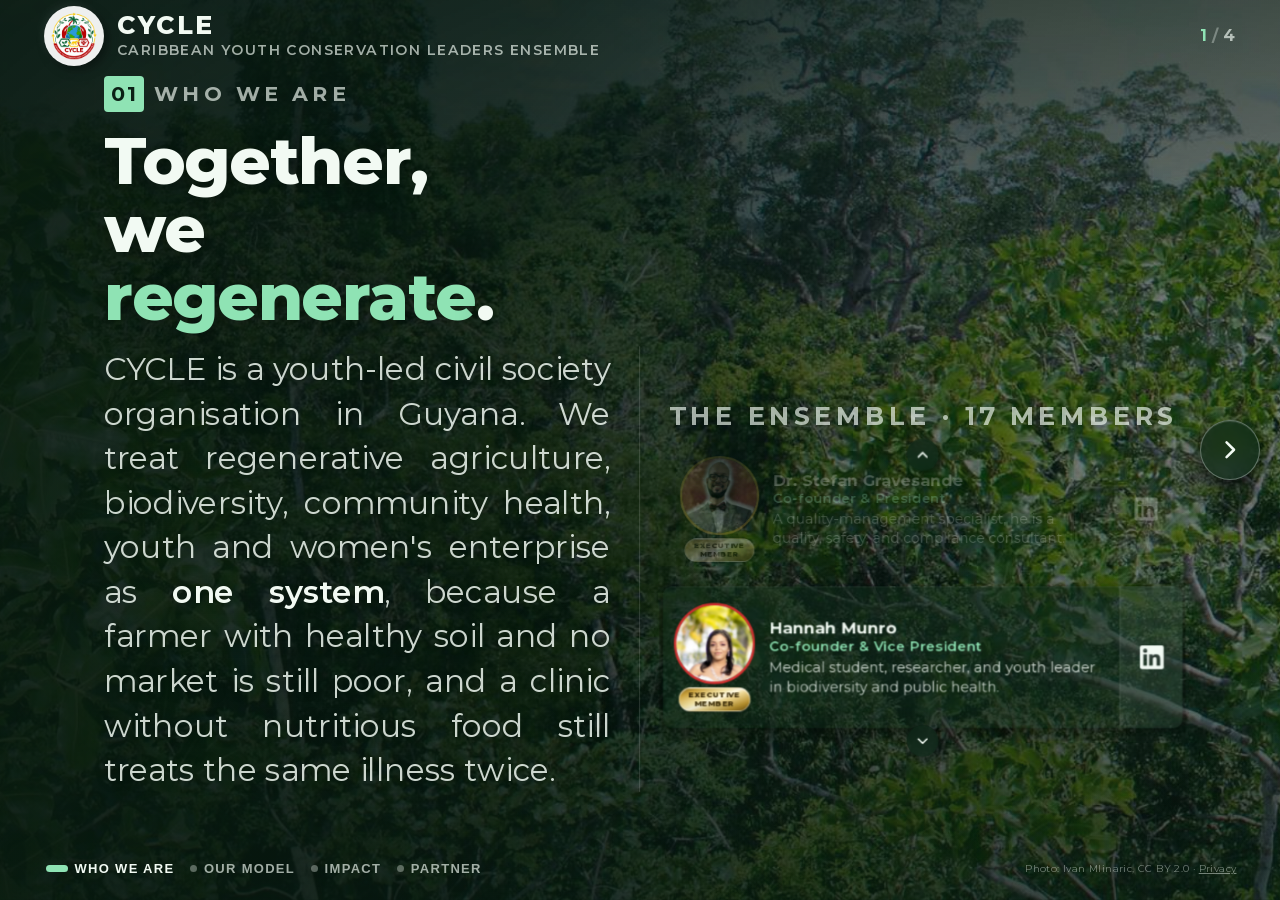
==== commit 3e1508ee: "style: funder cards 15% wider on desktop, 18% narrower on phones Kept as its own multiplier rather t" ====
--- a/index.html
+++ b/index.html
@@ -18,7 +18,7 @@
 <link rel="preload" href="assets/fonts/Montserrat.woff2" as="font" type="font/woff2" crossorigin>
 <link rel="preload" as="image" href="assets/img/pano.jpg" media="(min-width: 801px)">
 <link rel="stylesheet" href="assets/fonts/fonts.css">
-<link rel="stylesheet" href="styles.css?v=98">
+<link rel="stylesheet" href="styles.css?v=99">
 </head>
 <body>
 
--- a/styles.css
+++ b/styles.css
@@ -1196,8 +1196,20 @@
   }
 }
 .fund-list .tm {
-  flex: 0 0 calc((100cqw - (var(--fund-per) - 1) * var(--tm-gap)) / var(--fund-per));
-}
+  flex: 0 0 calc(
+    (100cqw - (var(--fund-per) - 1) * var(--tm-gap)) / var(--fund-per)
+    * var(--fund-scale, 1)
+  );
+}
+/* A deliberate departure from "exactly --fund-per across". Kept as its
+   own multiplier rather than folded into the divisor so the count and
+   the card's width stay separately legible: the count is what the
+   layout is built around, this is a trim on top of it. Both overrides
+   sit here, after the base, because these rules are split across two
+   places in this file and the later one wins at equal specificity. */
+.funders { --fund-scale: 1; }
+@media (min-width: 1001px) { .funders { --fund-scale: 1.15; } }
+@media (max-width: 700px)  { .funders { --fund-scale: .82; } }
 /* White panels rather than the members' dark ones. The veil stays low
    because the card's own text is the deck's light ink: a heavier white
    lifts the background towards the text instead of away from it, and
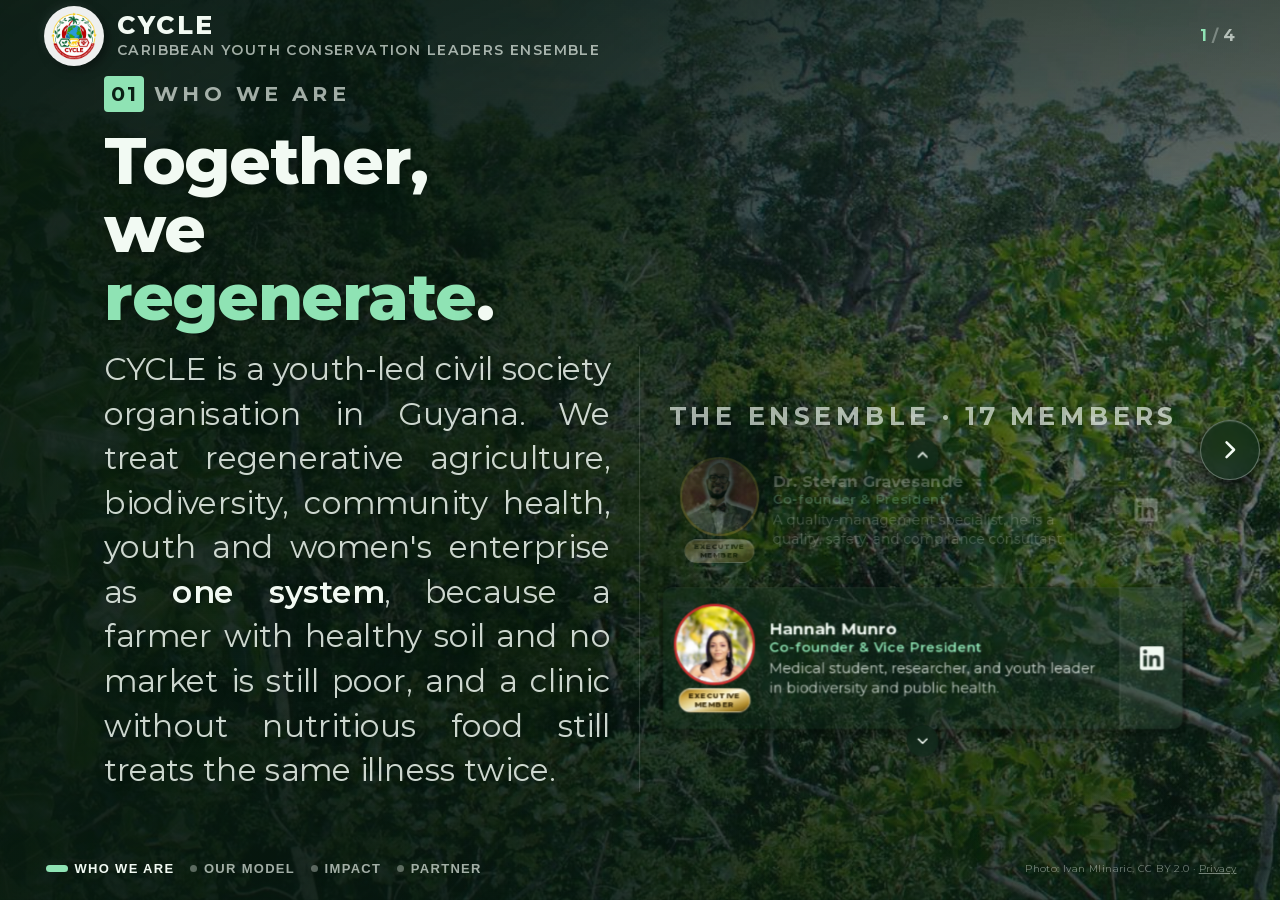
==== commit 2fe91926: "style: second 15%/18% pass on funder card width Compounded to 1.3225 desktop and .6724 mobile: 470px" ====
--- a/index.html
+++ b/index.html
@@ -18,7 +18,7 @@
 <link rel="preload" href="assets/fonts/Montserrat.woff2" as="font" type="font/woff2" crossorigin>
 <link rel="preload" as="image" href="assets/img/pano.jpg" media="(min-width: 801px)">
 <link rel="stylesheet" href="assets/fonts/fonts.css">
-<link rel="stylesheet" href="styles.css?v=99">
+<link rel="stylesheet" href="styles.css?v=101">
 </head>
 <body>
 
@@ -426,7 +426,7 @@
         <div class="fund-vp" aria-label="Our funders, auto-scrolling list. Hover to pause.">
           <ul class="fund-list">
           <li class="tm">
-            <span class="tm-id"><span class="tm-ava" aria-hidden="true"><img src="assets/img/funders/funder-01.png" alt="" width="240" height="240" loading="lazy" decoding="async"><svg viewBox="0 0 24 24" fill="currentColor" aria-hidden="true"><path d="M4 22V8l8-6 8 6v14h-6v-6h-4v6H4Zm3-9h3v-3H7v3Zm7 0h3v-3h-3v3Z"/></svg></span></span>
+            <span class="tm-id"><span class="tm-ava" aria-hidden="true"><img src="assets/img/funders/funder-01.png" alt="" width="240" height="240" decoding="async"><svg viewBox="0 0 24 24" fill="currentColor" aria-hidden="true"><path d="M4 22V8l8-6 8 6v14h-6v-6h-4v6H4Zm3-9h3v-3H7v3Zm7 0h3v-3h-3v3Z"/></svg></span></span>
             <div class="tm-body">
               <p class="tm-name">Funder 01 <span class="tm-role">Amount to be confirmed</span></p>
               <p class="tm-bio">Placeholder card, awaiting this funder's name, contribution, logo and description.</p>
@@ -434,7 +434,7 @@
               <a class="tm-li" href="#" aria-label="Funder 01 website"><svg viewBox="0 0 24 24" aria-hidden="true"><path d="M12 2a10 10 0 1 0 0 20 10 10 0 0 0 0-20Zm6.93 6h-2.95a15.7 15.7 0 0 0-1.38-3.56A8.03 8.03 0 0 1 18.93 8ZM12 4.04c.83 1.2 1.48 2.53 1.91 3.96h-3.82c.43-1.43 1.08-2.76 1.91-3.96ZM4.26 14a7.98 7.98 0 0 1 0-4h3.38a16.6 16.6 0 0 0 0 4H4.26Zm.81 2h2.95c.33 1.27.8 2.47 1.38 3.56A8.03 8.03 0 0 1 5.07 16Zm2.95-8H5.07a8.03 8.03 0 0 1 4.33-3.56A15.7 15.7 0 0 0 8.02 8ZM12 19.96c-.83-1.2-1.48-2.53-1.91-3.96h3.82c-.43 1.43-1.08 2.76-1.91 3.96ZM14.34 14H9.66a14.9 14.9 0 0 1 0-4h4.68a14.9 14.9 0 0 1 0 4Zm.26 5.56c.58-1.09 1.05-2.29 1.38-3.56h2.95a8.03 8.03 0 0 1-4.33 3.56ZM16.36 14a16.6 16.6 0 0 0 0-4h3.38a7.98 7.98 0 0 1 0 4h-3.38Z"/></svg></a>
           </li>
           <li class="tm">
-            <span class="tm-id"><span class="tm-ava" aria-hidden="true"><img src="assets/img/funders/funder-02.png" alt="" width="240" height="240" loading="lazy" decoding="async"><svg viewBox="0 0 24 24" fill="currentColor" aria-hidden="true"><path d="M4 22V8l8-6 8 6v14h-6v-6h-4v6H4Zm3-9h3v-3H7v3Zm7 0h3v-3h-3v3Z"/></svg></span></span>
+            <span class="tm-id"><span class="tm-ava" aria-hidden="true"><img src="assets/img/funders/funder-02.png" alt="" width="240" height="240" decoding="async"><svg viewBox="0 0 24 24" fill="currentColor" aria-hidden="true"><path d="M4 22V8l8-6 8 6v14h-6v-6h-4v6H4Zm3-9h3v-3H7v3Zm7 0h3v-3h-3v3Z"/></svg></span></span>
             <div class="tm-body">
               <p class="tm-name">Funder 02 <span class="tm-role">Amount to be confirmed</span></p>
               <p class="tm-bio">Placeholder card, awaiting this funder's name, contribution, logo and description.</p>
@@ -442,7 +442,7 @@
               <a class="tm-li" href="#" aria-label="Funder 02 website"><svg viewBox="0 0 24 24" aria-hidden="true"><path d="M12 2a10 10 0 1 0 0 20 10 10 0 0 0 0-20Zm6.93 6h-2.95a15.7 15.7 0 0 0-1.38-3.56A8.03 8.03 0 0 1 18.93 8ZM12 4.04c.83 1.2 1.48 2.53 1.91 3.96h-3.82c.43-1.43 1.08-2.76 1.91-3.96ZM4.26 14a7.98 7.98 0 0 1 0-4h3.38a16.6 16.6 0 0 0 0 4H4.26Zm.81 2h2.95c.33 1.27.8 2.47 1.38 3.56A8.03 8.03 0 0 1 5.07 16Zm2.95-8H5.07a8.03 8.03 0 0 1 4.33-3.56A15.7 15.7 0 0 0 8.02 8ZM12 19.96c-.83-1.2-1.48-2.53-1.91-3.96h3.82c-.43 1.43-1.08 2.76-1.91 3.96ZM14.34 14H9.66a14.9 14.9 0 0 1 0-4h4.68a14.9 14.9 0 0 1 0 4Zm.26 5.56c.58-1.09 1.05-2.29 1.38-3.56h2.95a8.03 8.03 0 0 1-4.33 3.56ZM16.36 14a16.6 16.6 0 0 0 0-4h3.38a7.98 7.98 0 0 1 0 4h-3.38Z"/></svg></a>
           </li>
           <li class="tm">
-            <span class="tm-id"><span class="tm-ava" aria-hidden="true"><img src="assets/img/funders/funder-03.png" alt="" width="240" height="240" loading="lazy" decoding="async"><svg viewBox="0 0 24 24" fill="currentColor" aria-hidden="true"><path d="M4 22V8l8-6 8 6v14h-6v-6h-4v6H4Zm3-9h3v-3H7v3Zm7 0h3v-3h-3v3Z"/></svg></span></span>
+            <span class="tm-id"><span class="tm-ava" aria-hidden="true"><img src="assets/img/funders/funder-03.png" alt="" width="240" height="240" decoding="async"><svg viewBox="0 0 24 24" fill="currentColor" aria-hidden="true"><path d="M4 22V8l8-6 8 6v14h-6v-6h-4v6H4Zm3-9h3v-3H7v3Zm7 0h3v-3h-3v3Z"/></svg></span></span>
             <div class="tm-body">
               <p class="tm-name">Funder 03 <span class="tm-role">Amount to be confirmed</span></p>
               <p class="tm-bio">Placeholder card, awaiting this funder's name, contribution, logo and description.</p>
@@ -450,7 +450,7 @@
               <a class="tm-li" href="#" aria-label="Funder 03 website"><svg viewBox="0 0 24 24" aria-hidden="true"><path d="M12 2a10 10 0 1 0 0 20 10 10 0 0 0 0-20Zm6.93 6h-2.95a15.7 15.7 0 0 0-1.38-3.56A8.03 8.03 0 0 1 18.93 8ZM12 4.04c.83 1.2 1.48 2.53 1.91 3.96h-3.82c.43-1.43 1.08-2.76 1.91-3.96ZM4.26 14a7.98 7.98 0 0 1 0-4h3.38a16.6 16.6 0 0 0 0 4H4.26Zm.81 2h2.95c.33 1.27.8 2.47 1.38 3.56A8.03 8.03 0 0 1 5.07 16Zm2.95-8H5.07a8.03 8.03 0 0 1 4.33-3.56A15.7 15.7 0 0 0 8.02 8ZM12 19.96c-.83-1.2-1.48-2.53-1.91-3.96h3.82c-.43 1.43-1.08 2.76-1.91 3.96ZM14.34 14H9.66a14.9 14.9 0 0 1 0-4h4.68a14.9 14.9 0 0 1 0 4Zm.26 5.56c.58-1.09 1.05-2.29 1.38-3.56h2.95a8.03 8.03 0 0 1-4.33 3.56ZM16.36 14a16.6 16.6 0 0 0 0-4h3.38a7.98 7.98 0 0 1 0 4h-3.38Z"/></svg></a>
           </li>
           <li class="tm">
-            <span class="tm-id"><span class="tm-ava" aria-hidden="true"><img src="assets/img/funders/funder-04.png" alt="" width="240" height="240" loading="lazy" decoding="async"><svg viewBox="0 0 24 24" fill="currentColor" aria-hidden="true"><path d="M4 22V8l8-6 8 6v14h-6v-6h-4v6H4Zm3-9h3v-3H7v3Zm7 0h3v-3h-3v3Z"/></svg></span></span>
+            <span class="tm-id"><span class="tm-ava" aria-hidden="true"><img src="assets/img/funders/funder-04.png" alt="" width="240" height="240" decoding="async"><svg viewBox="0 0 24 24" fill="currentColor" aria-hidden="true"><path d="M4 22V8l8-6 8 6v14h-6v-6h-4v6H4Zm3-9h3v-3H7v3Zm7 0h3v-3h-3v3Z"/></svg></span></span>
             <div class="tm-body">
               <p class="tm-name">Funder 04 <span class="tm-role">Amount to be confirmed</span></p>
               <p class="tm-bio">Placeholder card, awaiting this funder's name, contribution, logo and description.</p>
@@ -458,7 +458,7 @@
               <a class="tm-li" href="#" aria-label="Funder 04 website"><svg viewBox="0 0 24 24" aria-hidden="true"><path d="M12 2a10 10 0 1 0 0 20 10 10 0 0 0 0-20Zm6.93 6h-2.95a15.7 15.7 0 0 0-1.38-3.56A8.03 8.03 0 0 1 18.93 8ZM12 4.04c.83 1.2 1.48 2.53 1.91 3.96h-3.82c.43-1.43 1.08-2.76 1.91-3.96ZM4.26 14a7.98 7.98 0 0 1 0-4h3.38a16.6 16.6 0 0 0 0 4H4.26Zm.81 2h2.95c.33 1.27.8 2.47 1.38 3.56A8.03 8.03 0 0 1 5.07 16Zm2.95-8H5.07a8.03 8.03 0 0 1 4.33-3.56A15.7 15.7 0 0 0 8.02 8ZM12 19.96c-.83-1.2-1.48-2.53-1.91-3.96h3.82c-.43 1.43-1.08 2.76-1.91 3.96ZM14.34 14H9.66a14.9 14.9 0 0 1 0-4h4.68a14.9 14.9 0 0 1 0 4Zm.26 5.56c.58-1.09 1.05-2.29 1.38-3.56h2.95a8.03 8.03 0 0 1-4.33 3.56ZM16.36 14a16.6 16.6 0 0 0 0-4h3.38a7.98 7.98 0 0 1 0 4h-3.38Z"/></svg></a>
           </li>
           <li class="tm">
-            <span class="tm-id"><span class="tm-ava" aria-hidden="true"><img src="assets/img/funders/funder-05.png" alt="" width="240" height="240" loading="lazy" decoding="async"><svg viewBox="0 0 24 24" fill="currentColor" aria-hidden="true"><path d="M4 22V8l8-6 8 6v14h-6v-6h-4v6H4Zm3-9h3v-3H7v3Zm7 0h3v-3h-3v3Z"/></svg></span></span>
+            <span class="tm-id"><span class="tm-ava" aria-hidden="true"><img src="assets/img/funders/funder-05.png" alt="" width="240" height="240" decoding="async"><svg viewBox="0 0 24 24" fill="currentColor" aria-hidden="true"><path d="M4 22V8l8-6 8 6v14h-6v-6h-4v6H4Zm3-9h3v-3H7v3Zm7 0h3v-3h-3v3Z"/></svg></span></span>
             <div class="tm-body">
               <p class="tm-name">Funder 05 <span class="tm-role">Amount to be confirmed</span></p>
               <p class="tm-bio">Placeholder card, awaiting this funder's name, contribution, logo and description.</p>
@@ -466,7 +466,7 @@
               <a class="tm-li" href="#" aria-label="Funder 05 website"><svg viewBox="0 0 24 24" aria-hidden="true"><path d="M12 2a10 10 0 1 0 0 20 10 10 0 0 0 0-20Zm6.93 6h-2.95a15.7 15.7 0 0 0-1.38-3.56A8.03 8.03 0 0 1 18.93 8ZM12 4.04c.83 1.2 1.48 2.53 1.91 3.96h-3.82c.43-1.43 1.08-2.76 1.91-3.96ZM4.26 14a7.98 7.98 0 0 1 0-4h3.38a16.6 16.6 0 0 0 0 4H4.26Zm.81 2h2.95c.33 1.27.8 2.47 1.38 3.56A8.03 8.03 0 0 1 5.07 16Zm2.95-8H5.07a8.03 8.03 0 0 1 4.33-3.56A15.7 15.7 0 0 0 8.02 8ZM12 19.96c-.83-1.2-1.48-2.53-1.91-3.96h3.82c-.43 1.43-1.08 2.76-1.91 3.96ZM14.34 14H9.66a14.9 14.9 0 0 1 0-4h4.68a14.9 14.9 0 0 1 0 4Zm.26 5.56c.58-1.09 1.05-2.29 1.38-3.56h2.95a8.03 8.03 0 0 1-4.33 3.56ZM16.36 14a16.6 16.6 0 0 0 0-4h3.38a7.98 7.98 0 0 1 0 4h-3.38Z"/></svg></a>
           </li>
           <li class="tm">
-            <span class="tm-id"><span class="tm-ava" aria-hidden="true"><img src="assets/img/funders/funder-06.png" alt="" width="240" height="240" loading="lazy" decoding="async"><svg viewBox="0 0 24 24" fill="currentColor" aria-hidden="true"><path d="M4 22V8l8-6 8 6v14h-6v-6h-4v6H4Zm3-9h3v-3H7v3Zm7 0h3v-3h-3v3Z"/></svg></span></span>
+            <span class="tm-id"><span class="tm-ava" aria-hidden="true"><img src="assets/img/funders/funder-06.png" alt="" width="240" height="240" decoding="async"><svg viewBox="0 0 24 24" fill="currentColor" aria-hidden="true"><path d="M4 22V8l8-6 8 6v14h-6v-6h-4v6H4Zm3-9h3v-3H7v3Zm7 0h3v-3h-3v3Z"/></svg></span></span>
             <div class="tm-body">
               <p class="tm-name">Funder 06 <span class="tm-role">Amount to be confirmed</span></p>
               <p class="tm-bio">Placeholder card, awaiting this funder's name, contribution, logo and description.</p>
@@ -474,7 +474,7 @@
               <a class="tm-li" href="#" aria-label="Funder 06 website"><svg viewBox="0 0 24 24" aria-hidden="true"><path d="M12 2a10 10 0 1 0 0 20 10 10 0 0 0 0-20Zm6.93 6h-2.95a15.7 15.7 0 0 0-1.38-3.56A8.03 8.03 0 0 1 18.93 8ZM12 4.04c.83 1.2 1.48 2.53 1.91 3.96h-3.82c.43-1.43 1.08-2.76 1.91-3.96ZM4.26 14a7.98 7.98 0 0 1 0-4h3.38a16.6 16.6 0 0 0 0 4H4.26Zm.81 2h2.95c.33 1.27.8 2.47 1.38 3.56A8.03 8.03 0 0 1 5.07 16Zm2.95-8H5.07a8.03 8.03 0 0 1 4.33-3.56A15.7 15.7 0 0 0 8.02 8ZM12 19.96c-.83-1.2-1.48-2.53-1.91-3.96h3.82c-.43 1.43-1.08 2.76-1.91 3.96ZM14.34 14H9.66a14.9 14.9 0 0 1 0-4h4.68a14.9 14.9 0 0 1 0 4Zm.26 5.56c.58-1.09 1.05-2.29 1.38-3.56h2.95a8.03 8.03 0 0 1-4.33 3.56ZM16.36 14a16.6 16.6 0 0 0 0-4h3.38a7.98 7.98 0 0 1 0 4h-3.38Z"/></svg></a>
           </li>
           <li class="tm">
-            <span class="tm-id"><span class="tm-ava" aria-hidden="true"><img src="assets/img/funders/funder-07.png" alt="" width="240" height="240" loading="lazy" decoding="async"><svg viewBox="0 0 24 24" fill="currentColor" aria-hidden="true"><path d="M4 22V8l8-6 8 6v14h-6v-6h-4v6H4Zm3-9h3v-3H7v3Zm7 0h3v-3h-3v3Z"/></svg></span></span>
+            <span class="tm-id"><span class="tm-ava" aria-hidden="true"><img src="assets/img/funders/funder-07.png" alt="" width="240" height="240" decoding="async"><svg viewBox="0 0 24 24" fill="currentColor" aria-hidden="true"><path d="M4 22V8l8-6 8 6v14h-6v-6h-4v6H4Zm3-9h3v-3H7v3Zm7 0h3v-3h-3v3Z"/></svg></span></span>
             <div class="tm-body">
               <p class="tm-name">Funder 07 <span class="tm-role">Amount to be confirmed</span></p>
               <p class="tm-bio">Placeholder card, awaiting this funder's name, contribution, logo and description.</p>
@@ -482,7 +482,7 @@
               <a class="tm-li" href="#" aria-label="Funder 07 website"><svg viewBox="0 0 24 24" aria-hidden="true"><path d="M12 2a10 10 0 1 0 0 20 10 10 0 0 0 0-20Zm6.93 6h-2.95a15.7 15.7 0 0 0-1.38-3.56A8.03 8.03 0 0 1 18.93 8ZM12 4.04c.83 1.2 1.48 2.53 1.91 3.96h-3.82c.43-1.43 1.08-2.76 1.91-3.96ZM4.26 14a7.98 7.98 0 0 1 0-4h3.38a16.6 16.6 0 0 0 0 4H4.26Zm.81 2h2.95c.33 1.27.8 2.47 1.38 3.56A8.03 8.03 0 0 1 5.07 16Zm2.95-8H5.07a8.03 8.03 0 0 1 4.33-3.56A15.7 15.7 0 0 0 8.02 8ZM12 19.96c-.83-1.2-1.48-2.53-1.91-3.96h3.82c-.43 1.43-1.08 2.76-1.91 3.96ZM14.34 14H9.66a14.9 14.9 0 0 1 0-4h4.68a14.9 14.9 0 0 1 0 4Zm.26 5.56c.58-1.09 1.05-2.29 1.38-3.56h2.95a8.03 8.03 0 0 1-4.33 3.56ZM16.36 14a16.6 16.6 0 0 0 0-4h3.38a7.98 7.98 0 0 1 0 4h-3.38Z"/></svg></a>
           </li>
           <li class="tm">
-            <span class="tm-id"><span class="tm-ava" aria-hidden="true"><img src="assets/img/funders/funder-08.png" alt="" width="240" height="240" loading="lazy" decoding="async"><svg viewBox="0 0 24 24" fill="currentColor" aria-hidden="true"><path d="M4 22V8l8-6 8 6v14h-6v-6h-4v6H4Zm3-9h3v-3H7v3Zm7 0h3v-3h-3v3Z"/></svg></span></span>
+            <span class="tm-id"><span class="tm-ava" aria-hidden="true"><img src="assets/img/funders/funder-08.png" alt="" width="240" height="240" decoding="async"><svg viewBox="0 0 24 24" fill="currentColor" aria-hidden="true"><path d="M4 22V8l8-6 8 6v14h-6v-6h-4v6H4Zm3-9h3v-3H7v3Zm7 0h3v-3h-3v3Z"/></svg></span></span>
             <div class="tm-body">
               <p class="tm-name">Funder 08 <span class="tm-role">Amount to be confirmed</span></p>
               <p class="tm-bio">Placeholder card, awaiting this funder's name, contribution, logo and description.</p>
@@ -490,7 +490,7 @@
               <a class="tm-li" href="#" aria-label="Funder 08 website"><svg viewBox="0 0 24 24" aria-hidden="true"><path d="M12 2a10 10 0 1 0 0 20 10 10 0 0 0 0-20Zm6.93 6h-2.95a15.7 15.7 0 0 0-1.38-3.56A8.03 8.03 0 0 1 18.93 8ZM12 4.04c.83 1.2 1.48 2.53 1.91 3.96h-3.82c.43-1.43 1.08-2.76 1.91-3.96ZM4.26 14a7.98 7.98 0 0 1 0-4h3.38a16.6 16.6 0 0 0 0 4H4.26Zm.81 2h2.95c.33 1.27.8 2.47 1.38 3.56A8.03 8.03 0 0 1 5.07 16Zm2.95-8H5.07a8.03 8.03 0 0 1 4.33-3.56A15.7 15.7 0 0 0 8.02 8ZM12 19.96c-.83-1.2-1.48-2.53-1.91-3.96h3.82c-.43 1.43-1.08 2.76-1.91 3.96ZM14.34 14H9.66a14.9 14.9 0 0 1 0-4h4.68a14.9 14.9 0 0 1 0 4Zm.26 5.56c.58-1.09 1.05-2.29 1.38-3.56h2.95a8.03 8.03 0 0 1-4.33 3.56ZM16.36 14a16.6 16.6 0 0 0 0-4h3.38a7.98 7.98 0 0 1 0 4h-3.38Z"/></svg></a>
           </li>
           <li class="tm">
-            <span class="tm-id"><span class="tm-ava" aria-hidden="true"><img src="assets/img/funders/funder-09.png" alt="" width="240" height="240" loading="lazy" decoding="async"><svg viewBox="0 0 24 24" fill="currentColor" aria-hidden="true"><path d="M4 22V8l8-6 8 6v14h-6v-6h-4v6H4Zm3-9h3v-3H7v3Zm7 0h3v-3h-3v3Z"/></svg></span></span>
+            <span class="tm-id"><span class="tm-ava" aria-hidden="true"><img src="assets/img/funders/funder-09.png" alt="" width="240" height="240" decoding="async"><svg viewBox="0 0 24 24" fill="currentColor" aria-hidden="true"><path d="M4 22V8l8-6 8 6v14h-6v-6h-4v6H4Zm3-9h3v-3H7v3Zm7 0h3v-3h-3v3Z"/></svg></span></span>
             <div class="tm-body">
               <p class="tm-name">Funder 09 <span class="tm-role">Amount to be confirmed</span></p>
               <p class="tm-bio">Placeholder card, awaiting this funder's name, contribution, logo and description.</p>
@@ -498,7 +498,7 @@
               <a class="tm-li" href="#" aria-label="Funder 09 website"><svg viewBox="0 0 24 24" aria-hidden="true"><path d="M12 2a10 10 0 1 0 0 20 10 10 0 0 0 0-20Zm6.93 6h-2.95a15.7 15.7 0 0 0-1.38-3.56A8.03 8.03 0 0 1 18.93 8ZM12 4.04c.83 1.2 1.48 2.53 1.91 3.96h-3.82c.43-1.43 1.08-2.76 1.91-3.96ZM4.26 14a7.98 7.98 0 0 1 0-4h3.38a16.6 16.6 0 0 0 0 4H4.26Zm.81 2h2.95c.33 1.27.8 2.47 1.38 3.56A8.03 8.03 0 0 1 5.07 16Zm2.95-8H5.07a8.03 8.03 0 0 1 4.33-3.56A15.7 15.7 0 0 0 8.02 8ZM12 19.96c-.83-1.2-1.48-2.53-1.91-3.96h3.82c-.43 1.43-1.08 2.76-1.91 3.96ZM14.34 14H9.66a14.9 14.9 0 0 1 0-4h4.68a14.9 14.9 0 0 1 0 4Zm.26 5.56c.58-1.09 1.05-2.29 1.38-3.56h2.95a8.03 8.03 0 0 1-4.33 3.56ZM16.36 14a16.6 16.6 0 0 0 0-4h3.38a7.98 7.98 0 0 1 0 4h-3.38Z"/></svg></a>
           </li>
           <li class="tm">
-            <span class="tm-id"><span class="tm-ava" aria-hidden="true"><img src="assets/img/funders/funder-10.png" alt="" width="240" height="240" loading="lazy" decoding="async"><svg viewBox="0 0 24 24" fill="currentColor" aria-hidden="true"><path d="M4 22V8l8-6 8 6v14h-6v-6h-4v6H4Zm3-9h3v-3H7v3Zm7 0h3v-3h-3v3Z"/></svg></span></span>
+            <span class="tm-id"><span class="tm-ava" aria-hidden="true"><img src="assets/img/funders/funder-10.png" alt="" width="240" height="240" decoding="async"><svg viewBox="0 0 24 24" fill="currentColor" aria-hidden="true"><path d="M4 22V8l8-6 8 6v14h-6v-6h-4v6H4Zm3-9h3v-3H7v3Zm7 0h3v-3h-3v3Z"/></svg></span></span>
             <div class="tm-body">
               <p class="tm-name">Funder 10 <span class="tm-role">Amount to be confirmed</span></p>
               <p class="tm-bio">Placeholder card, awaiting this funder's name, contribution, logo and description.</p>
--- a/styles.css
+++ b/styles.css
@@ -1207,9 +1207,10 @@
    layout is built around, this is a trim on top of it. Both overrides
    sit here, after the base, because these rules are split across two
    places in this file and the later one wins at equal specificity. */
+/* Compounded: 1.15 x 1.15 and .82 x .82, two passes of the same trim. */
 .funders { --fund-scale: 1; }
-@media (min-width: 1001px) { .funders { --fund-scale: 1.15; } }
-@media (max-width: 700px)  { .funders { --fund-scale: .82; } }
+@media (min-width: 1001px) { .funders { --fund-scale: 1.3225; } }
+@media (max-width: 700px)  { .funders { --fund-scale: .6724; } }
 /* White panels rather than the members' dark ones. The veil stays low
    because the card's own text is the deck's light ink: a heavier white
    lifts the background towards the text instead of away from it, and
@@ -1284,6 +1285,10 @@
   -webkit-line-clamp: 3;
   margin-top: 2px;
 }
+/* The phone card's trim leaves a 115px text column, narrow enough that
+   an eleven-word line wants a fourth row. The card has the height
+   spare, so give it rather than truncate. */
+@media (max-width: 700px) { .fund-list .tm-bio { -webkit-line-clamp: 4; } }
 /* Logos are not faces: contain so wordmarks and wide lockups are shown
    whole rather than cropped to their middle, on a light disc because
    most are drawn for a pale background. */
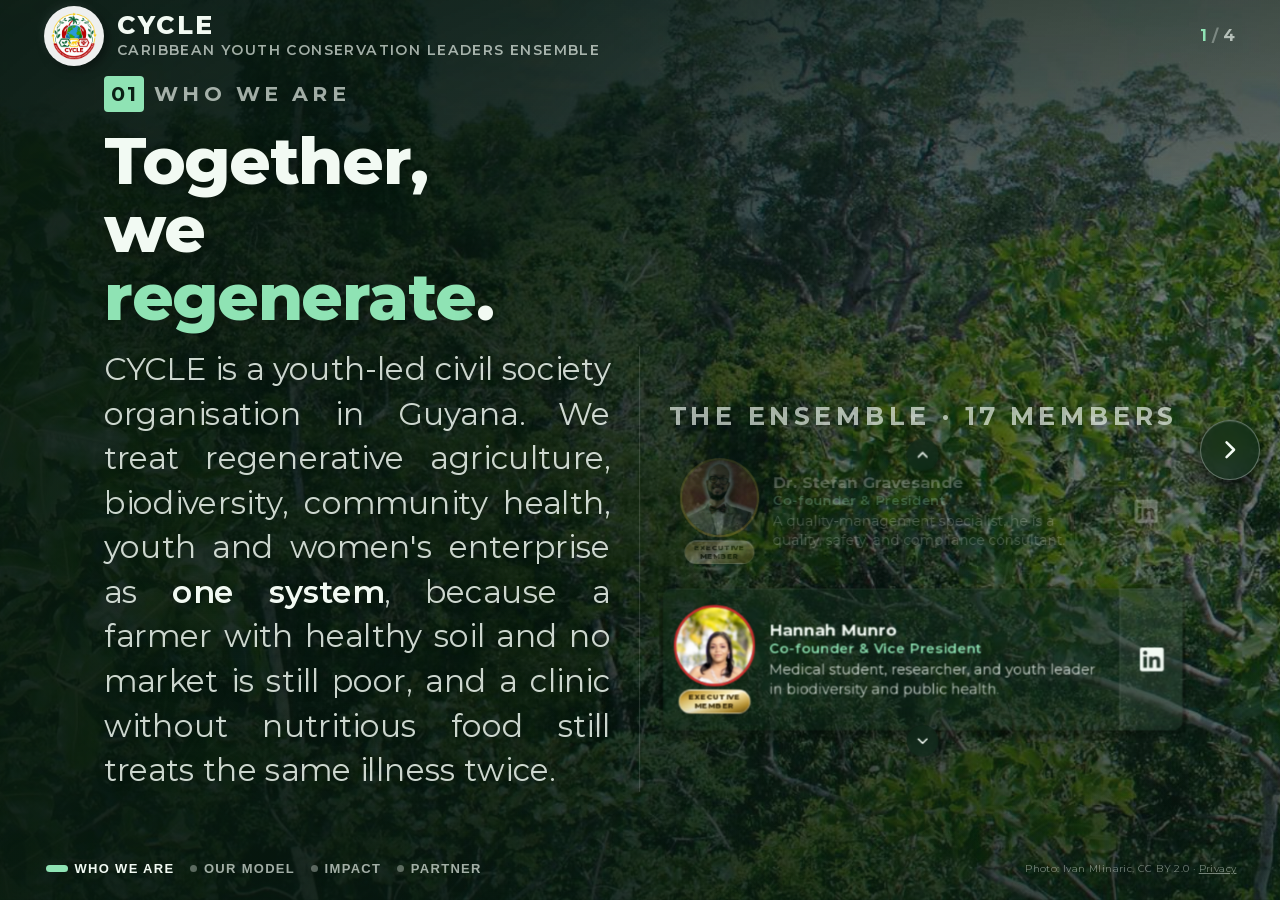
==== commit e3498232: "style: larger funder card text, form labels, choices and consent row Card text 1.33x on both views. " ====
--- a/index.html
+++ b/index.html
@@ -18,7 +18,7 @@
 <link rel="preload" href="assets/fonts/Montserrat.woff2" as="font" type="font/woff2" crossorigin>
 <link rel="preload" as="image" href="assets/img/pano.jpg" media="(min-width: 801px)">
 <link rel="stylesheet" href="assets/fonts/fonts.css">
-<link rel="stylesheet" href="styles.css?v=101">
+<link rel="stylesheet" href="styles.css?v=107">
 </head>
 <body>
 
--- a/styles.css
+++ b/styles.css
@@ -1278,10 +1278,11 @@
    third as tall it overruns and .tm's own overflow:hidden slices the
    bio mid-sentence. Stepped down and the bio clamped to two lines,
    which is what an eleven-word line needs at this width. */
-.fund-list .tm-name { font-size: clamp(12px, 1.55vmin, 15.5px); }
-.fund-list .tm-role { font-size: clamp(10.5px, 1.35vmin, 13px); }
+/* Each 1.33x the size first set for these cards. */
+.fund-list .tm-name { font-size: clamp(15.96px, 2.06vmin, 20.6px); }
+.fund-list .tm-role { font-size: clamp(13.97px, 1.8vmin, 17.3px); }
 .fund-list .tm-bio {
-  font-size: clamp(10.5px, 1.35vmin, 13px);
+  font-size: clamp(13.97px, 1.8vmin, 17.3px);
   -webkit-line-clamp: 3;
   margin-top: 2px;
 }
@@ -1308,7 +1309,22 @@
    specificity the base --fund-air would win and this would be a 6px
    sliver. The value is in layout px and the slide renders at ~0.74 on a
    phone, so it lands at roughly 16px on screen. */
-@media (max-width: 700px) { .funders { --fund-air: 22px; } }
+@media (max-width: 700px) {
+  .funders {
+    --fund-air: 22px;
+    /* Taller to hold the 1.33x card text: a narrower card and larger
+       type together need more rows, and at the old height the name,
+       amount and four bio lines simply ran past the card's bottom. */
+    --tm-h: 178px;
+  }
+  /* 1.4x the base label size, phones only. */
+  .funders .fund-h { font-size: clamp(17.5px, 2.47vmin, 23.9px); }
+  /* Card type carries the same fit-loss correction as the form above:
+     on a phone the 1.33 set on the shared rule arrives as ~1.15. */
+  .fund-list .tm-name { font-size: clamp(18.5px, 2.38vmin, 23.8px); }
+  .fund-list .tm-role,
+  .fund-list .tm-bio  { font-size: clamp(16.2px, 2.08vmin, 20px); }
+}
 .fund-prev, .fund-next { top: 50%; translate: 0 -50%; }
 .fund-prev { left: 0; }
 .fund-next { left: auto; right: 0; }
@@ -1902,12 +1918,33 @@
      id-scoped rule here would outrank .looking-for .lf-opt and strip
      the choices of their width-aware cap. Field names are direct
      children; the choices sit inside .lf-opts. */
+  /* 1.18 x 1.33, then x1.14 again to cancel the shrink-to-fit's
+     response: growing this slide's content makes the fit solver scale
+     the whole body down, so a 1.33 written here arrives on screen as
+     about 1.17. The extra factor is that loss measured (0.645/0.736),
+     not a guess — see the note on --tm-h in .funders. */
   #contact-form .field > label,
-  #contact-form .looking-for legend { font-size: calc(var(--fs-chip) * 1.18); }
-  #contact-form .looking-for .lf-opt { --lf-up: 1.18; }
+  #contact-form .looking-for legend { font-size: calc(var(--fs-chip) * 1.79); }
+  /* The cap, not the multiplier, is what these choices were actually
+     rendering at on a phone — it resolves to ~11.6px and pinned them
+     there however high --lf-up went, which is why raising the
+     multiplier alone changed nothing. So the 1.33 is applied to the
+     cap itself, keeping the size width-aware while genuinely lifting
+     it. Dropping the cap entirely instead would have taken these to
+     roughly twice their old size, not a third larger. */
+  #contact-form .looking-for .lf-opt {
+    font-size: min(
+      calc(var(--fs-body) * 1.1 * 1.5694),
+      calc((100cqw - 130px) / 24.5 * 1.46)
+    );
+  }
   #contact-form .field input,
   #contact-form .field textarea { font-size: max(16px, calc(var(--fs-body) * 1.18)); }
-  #contact-form .consent-row label { font-size: calc(var(--fs-body) * 1.18); }
+  /* 1.18 x 1.5. The box grows with its label rather than staying an
+     18px square beside much larger text — which also takes the tap
+     target from 18px to a size worth aiming at. */
+  #contact-form .consent-row label { font-size: calc(var(--fs-body) * 2.02); }
+  #contact-form .consent-row input[type="checkbox"] { width: 27px; height: 27px; }
   #contact-form .btn-primary { font-size: calc(clamp(12.5px, 1.8vmin, 16px) * 1.18); }
 }
 
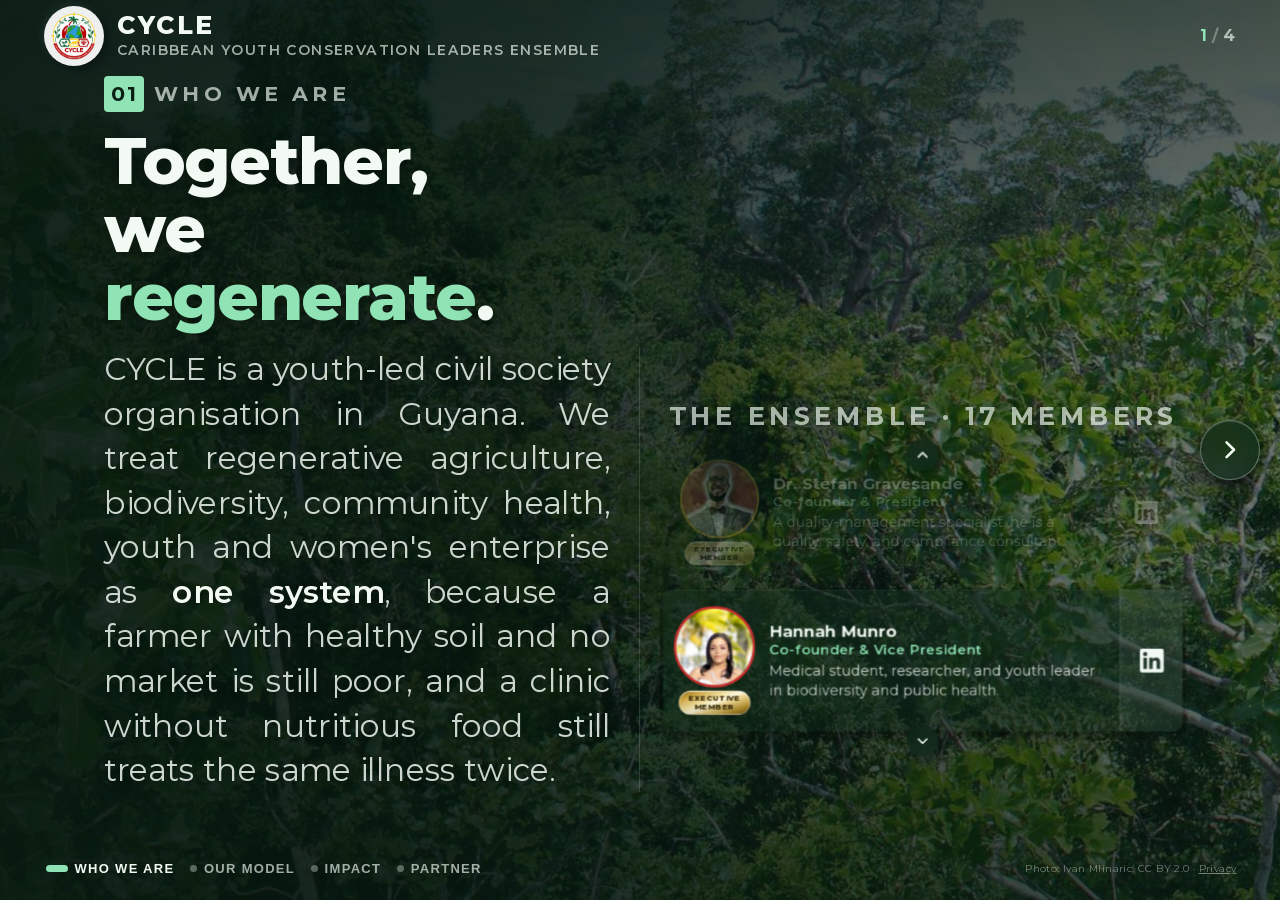
==== commit 4d4f2725: "style: Send message button 1.7x on phones Padding and min-height scale with the label so the button " ====
--- a/index.html
+++ b/index.html
@@ -18,7 +18,7 @@
 <link rel="preload" href="assets/fonts/Montserrat.woff2" as="font" type="font/woff2" crossorigin>
 <link rel="preload" as="image" href="assets/img/pano.jpg" media="(min-width: 801px)">
 <link rel="stylesheet" href="assets/fonts/fonts.css">
-<link rel="stylesheet" href="styles.css?v=107">
+<link rel="stylesheet" href="styles.css?v=109">
 </head>
 <body>
 
--- a/styles.css
+++ b/styles.css
@@ -1945,7 +1945,15 @@
      target from 18px to a size worth aiming at. */
   #contact-form .consent-row label { font-size: calc(var(--fs-body) * 2.02); }
   #contact-form .consent-row input[type="checkbox"] { width: 27px; height: 27px; }
-  #contact-form .btn-primary { font-size: calc(clamp(12.5px, 1.8vmin, 16px) * 1.18); }
+  /* 1.18 x 1.7, plus the same fit-loss correction the rest of this
+     block carries. The padding and min-height scale with the label so
+     the button grows as one object rather than becoming a large word
+     in a small pill. */
+  #contact-form .btn-primary {
+    font-size: calc(clamp(12.5px, 1.8vmin, 16px) * 2.05);
+    padding: calc(clamp(9px, 1.7vmin, 15px) * 1.7) calc(clamp(18px, 2.6vmin, 32px) * 1.7);
+    min-height: 68px;
+  }
 }
 
 /* Phones: the social links become a vertical column to the LEFT of the
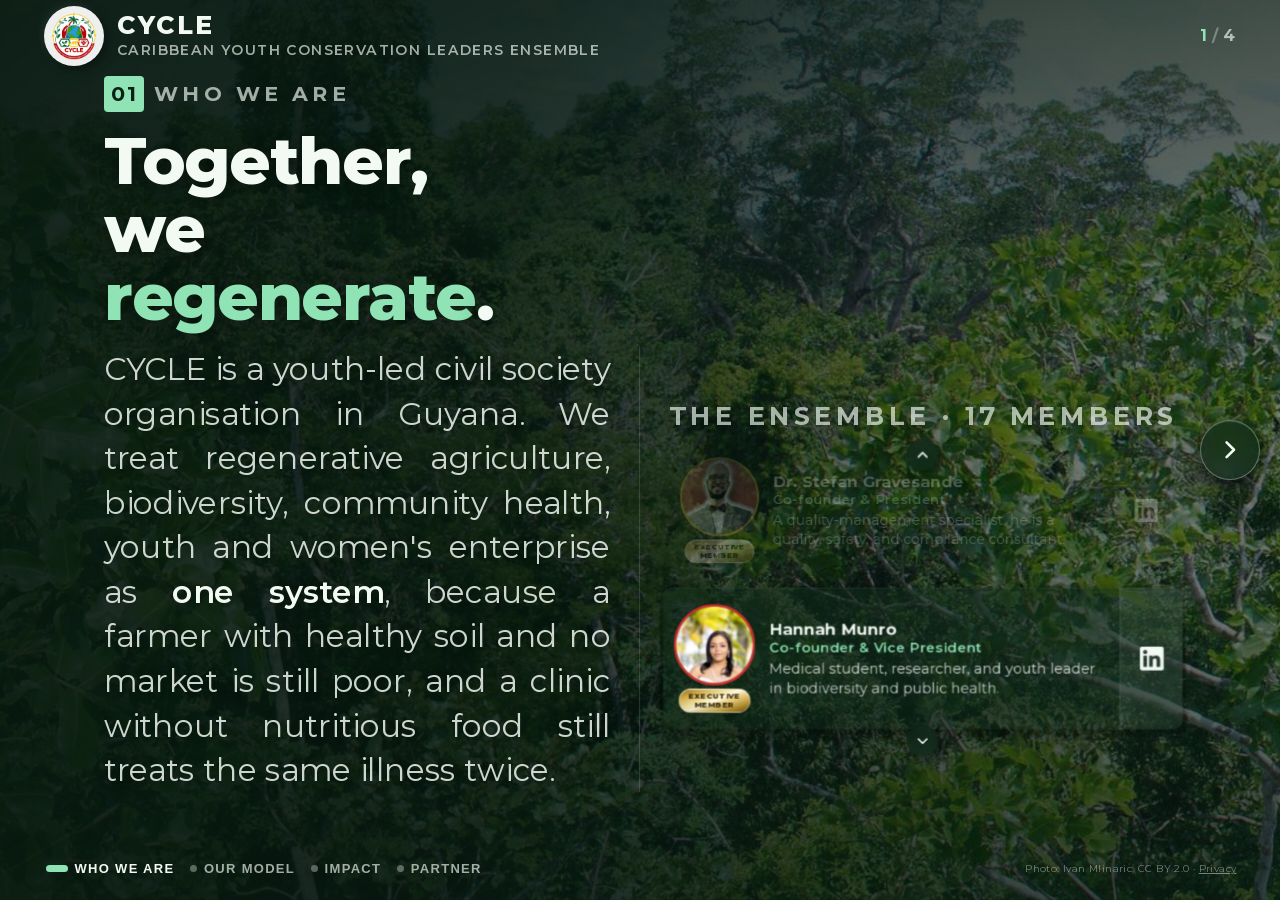
==== commit 73593574: "content: publish admin@cyclecso.com as the contact address The Gmail address was still the public on" ====
--- a/index.html
+++ b/index.html
@@ -332,7 +332,7 @@
         <div class="contact-form-wrap">
           <noscript>
             <p class="nojs-note">The form needs JavaScript. Email us at
-              <a href="mailto:cyclegyinitiative@gmail.com">cyclegyinitiative@gmail.com</a>.</p>
+              <a href="mailto:admin@cyclecso.com">admin@cyclecso.com</a>.</p>
           </noscript>
           <form id="contact-form" method="post" novalidate>
             <fieldset class="field looking-for">
@@ -382,7 +382,7 @@
           <div class="aside-text">
             <div class="c-item">
               <span class="c-lbl">Email</span>
-              <a href="mailto:cyclegyinitiative@gmail.com">cyclegyinitiative@gmail.com</a>
+              <a href="mailto:admin@cyclecso.com">admin@cyclecso.com</a>
             </div>
             <div class="c-item">
               <span class="c-lbl">Find us</span>
@@ -535,6 +535,6 @@
 
 <p class="sr-live" id="srLive" role="status" aria-live="polite"></p>
 
-<script src="app.js?v=39" defer></script>
+<script src="app.js?v=40" defer></script>
 </body>
 </html>
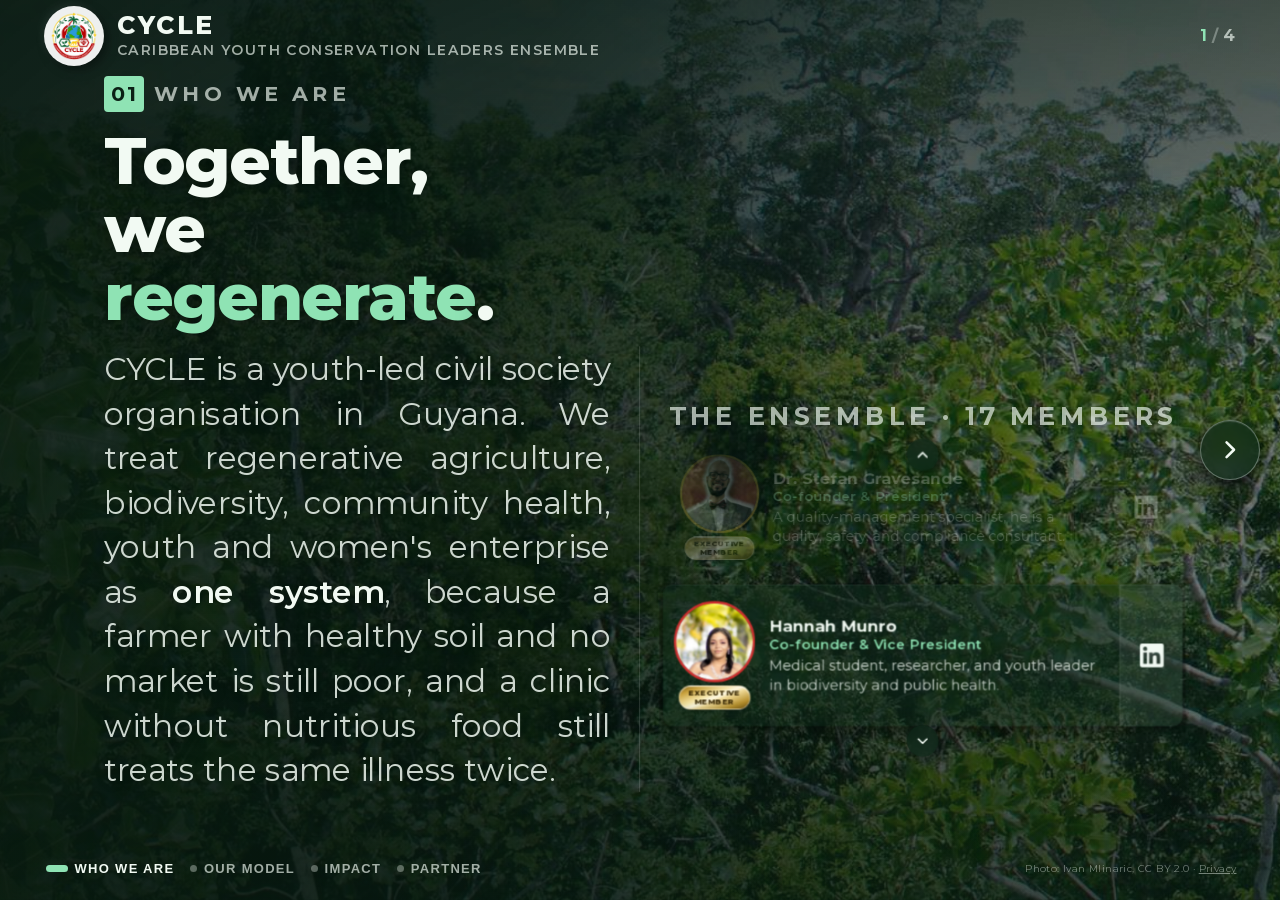
==== commit 8cfd0e76: "seo: organisation schema, richer social tags, fixed sitemap, lighter logo Adds NGO JSON-LD. The deck" ====
--- a/index.html
+++ b/index.html
@@ -13,6 +13,57 @@
 <meta property="og:description" content="Regenerating communities. Restoring ecosystems. Empowering the Caribbean's next generation.">
 <meta property="og:url" content="https://cyclecso.com/">
 <meta property="og:image" content="https://cyclecso.com/assets/img/pano-sm.jpg">
+<meta property="og:image:alt" content="Rainforest canopy in Guyana">
+<meta property="og:site_name" content="CYCLE">
+<meta property="og:locale" content="en_GY">
+<meta name="twitter:card" content="summary_large_image">
+<meta name="twitter:title" content="CYCLE · Caribbean Youth Conservation Leaders Ensemble">
+<meta name="twitter:description" content="A youth-led civil society organisation (CSO) in Guyana. Together, we regenerate.">
+<meta name="twitter:image" content="https://cyclecso.com/assets/img/pano-sm.jpg">
+<!-- Organisation entity for search engines. This is how a crawler learns
+     that "CYCLE", "CYCLE CSO" and the full ensemble name are one body,
+     with one address, one contact and these social profiles — none of
+     which is inferable from the deck's copy, which is written as slogans.
+     sameAs is the load-bearing part: it ties the domain to accounts that
+     already exist and are already crawled. -->
+<script type="application/ld+json">
+{
+  "@context": "https://schema.org",
+  "@type": "NGO",
+  "@id": "https://cyclecso.com/#organization",
+  "name": "CYCLE",
+  "alternateName": ["CYCLE CSO", "Caribbean Youth Conservation Leaders Ensemble"],
+  "description": "CYCLE is a youth-led civil society organisation (CSO) in Guyana treating regenerative agriculture, biodiversity, community health, and youth and women's enterprise as one system.",
+  "url": "https://cyclecso.com/",
+  "logo": "https://cyclecso.com/assets/img/logo.png",
+  "image": "https://cyclecso.com/assets/img/pano-sm.jpg",
+  "email": "admin@cyclecso.com",
+  "foundingDate": "2026",
+  "address": {
+    "@type": "PostalAddress",
+    "streetAddress": "Plot 90 Ideal Road, Waiakabra",
+    "addressRegion": "East Bank Demerara",
+    "addressCountry": "GY"
+  },
+  "areaServed": [
+    { "@type": "Country", "name": "Guyana" },
+    { "@type": "Place", "name": "Caribbean" }
+  ],
+  "knowsAbout": [
+    "regenerative agriculture",
+    "biodiversity conservation",
+    "community health",
+    "youth enterprise",
+    "women's enterprise"
+  ],
+  "sameAs": [
+    "https://www.facebook.com/thecyclecso",
+    "https://www.instagram.com/cyclegyinitiative/",
+    "https://www.linkedin.com/company/caribbean-youth-conservation-leaders-ensemble-cycle",
+    "https://www.tiktok.com/@cyclegyinitiative"
+  ]
+}
+</script>
 <link rel="icon" type="image/png" href="assets/img/favicon.png">
 <link rel="apple-touch-icon" href="assets/img/apple-touch-icon.png">
 <link rel="preload" href="assets/fonts/Montserrat.woff2" as="font" type="font/woff2" crossorigin>
@@ -32,7 +83,7 @@
 
 <header class="chrome-top">
   <a class="brand" href="#about">
-    <span class="brand-mark"><img src="assets/img/logo.png" alt="" width="34" height="34"></span>
+    <span class="brand-mark"><img src="assets/img/logo-216.png" alt="" width="34" height="34"></span>
     <span class="brand-text">
       <span class="brand-name">CYCLE</span>
       <span class="brand-sub">Caribbean Youth Conservation Leaders Ensemble</span>
@@ -246,7 +297,7 @@
                   aria-controls="cyd-4" aria-label="Step 4, Shape Policy, toggle details"><span class="cy-nt">04</span></button>
           </div>
           <span class="cy-core" aria-hidden="true">
-            <img src="assets/img/logo.png" alt="" width="72" height="72">
+            <img src="assets/img/logo-216.png" alt="" width="72" height="72">
             <span class="cy-word"><b>C</b><b>Y</b><b>C</b><b>L</b><b>E</b></span>
           </span>
         </div>
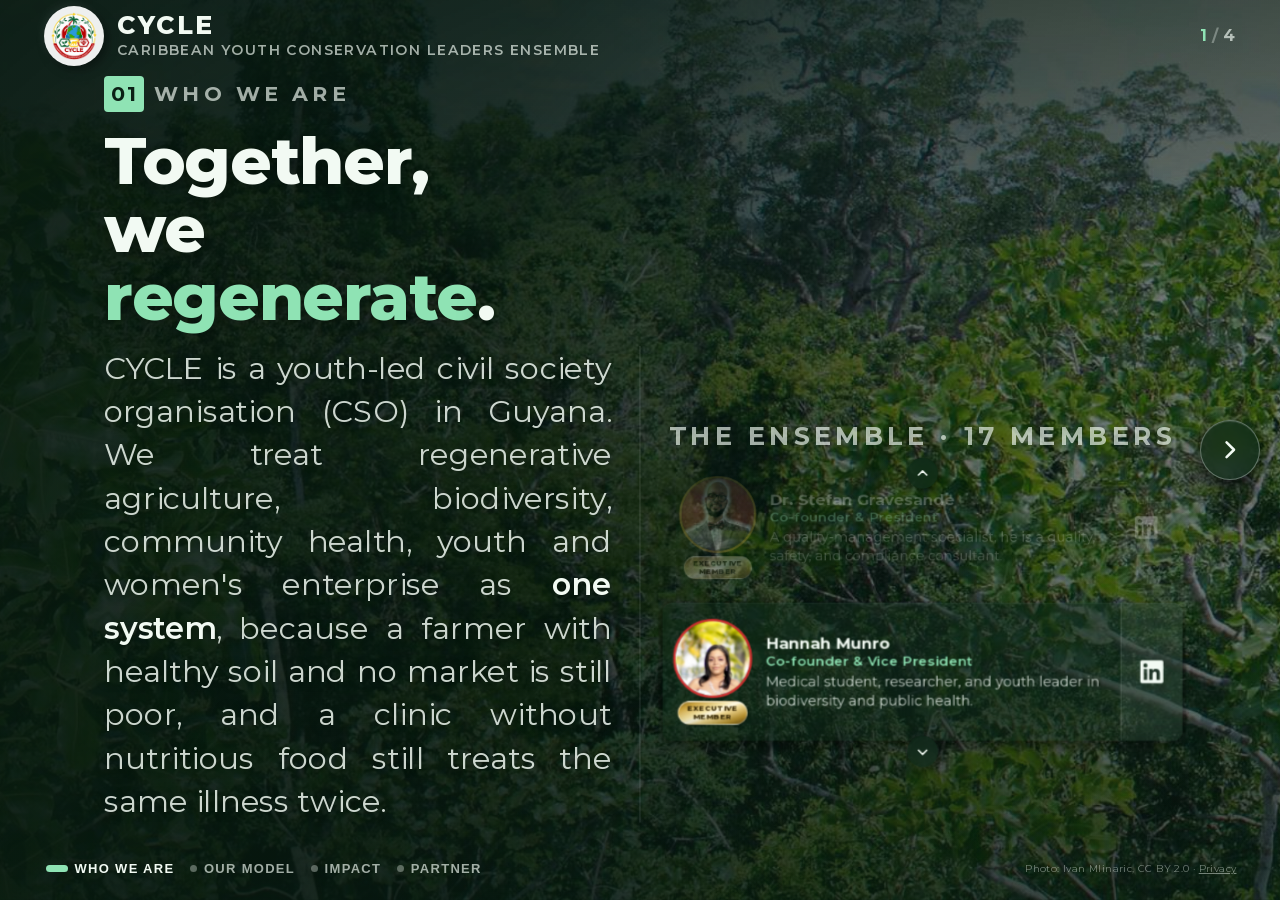
==== commit 2e52c3dc: "seo: verify with Google, pull placeholder funders, put CSO in the copy Search Console verification m" ====
--- a/index.html
+++ b/index.html
@@ -5,11 +5,12 @@
 <meta name="viewport" content="width=device-width, initial-scale=1, viewport-fit=cover">
 <meta name="color-scheme" content="only dark">
 <meta http-equiv="Content-Security-Policy" content="default-src 'none'; script-src 'self'; style-src 'self' 'unsafe-inline'; img-src 'self'; font-src 'self'; connect-src https://ilpnumlkhpjgadgdotwo.supabase.co https://api.emailjs.com; base-uri 'none'; form-action 'self'">
-<title>CYCLE · Caribbean Youth Conservation Leaders Ensemble</title>
-<meta name="description" content="CYCLE is a youth-led civil society organisation in Guyana treating regenerative agriculture, biodiversity, health, youth and women's enterprise as one system. Together, we regenerate.">
+<title>CYCLE CSO · Caribbean Youth Conservation Leaders Ensemble · Guyana</title>
+<meta name="description" content="CYCLE (CYCLE CSO) is a youth-led civil society organisation in Guyana treating regenerative agriculture, biodiversity, health, youth and women's enterprise as one system. Together, we regenerate.">
+<meta name="google-site-verification" content="u0Sw-HFW7HKazmb0p94hC5ojGONIsmfUhgTdzndT9VE">
 <link rel="canonical" href="https://cyclecso.com/">
 <meta property="og:type" content="website">
-<meta property="og:title" content="CYCLE · Caribbean Youth Conservation Leaders Ensemble">
+<meta property="og:title" content="CYCLE CSO · Caribbean Youth Conservation Leaders Ensemble">
 <meta property="og:description" content="Regenerating communities. Restoring ecosystems. Empowering the Caribbean's next generation.">
 <meta property="og:url" content="https://cyclecso.com/">
 <meta property="og:image" content="https://cyclecso.com/assets/img/pano-sm.jpg">
@@ -17,7 +18,7 @@
 <meta property="og:site_name" content="CYCLE">
 <meta property="og:locale" content="en_GY">
 <meta name="twitter:card" content="summary_large_image">
-<meta name="twitter:title" content="CYCLE · Caribbean Youth Conservation Leaders Ensemble">
+<meta name="twitter:title" content="CYCLE CSO · Caribbean Youth Conservation Leaders Ensemble">
 <meta name="twitter:description" content="A youth-led civil society organisation (CSO) in Guyana. Together, we regenerate.">
 <meta name="twitter:image" content="https://cyclecso.com/assets/img/pano-sm.jpg">
 <!-- Organisation entity for search engines. This is how a crawler learns
@@ -100,7 +101,7 @@
       <p class="eyebrow"><span class="num">01</span> Who we are</p>
       <h1 class="headline">Together,<br class="hb"> we <em>regenerate</em>.</h1>
       <div class="about-cols">
-        <p class="lede">CYCLE is a youth-led civil society organisation in Guyana. We treat regenerative
+        <p class="lede">CYCLE is a youth-led civil society organisation (CSO) in Guyana. We treat regenerative
           agriculture, biodiversity, community health, youth and women's enterprise as
           <strong>one system</strong>, because a farmer with healthy soil and no market is still poor,
           and a clinic without nutritious food still treats the same illness twice.</p>
@@ -463,105 +464,6 @@
         </div>
       </div>
 
-      <!-- Top-10 funders strip. Reuses the member card's classes on
-           purpose: same .tm shell, same selection shine, same
-           highlight-nearest-the-centre behaviour, just laid out along
-           the other axis by makeCarousel({axis:'x'}) in app.js.
-           CONTENT IS PLACEHOLDER — real company names, contribution
-           amounts, logos and one-line descriptions still to come. -->
-      <section class="funders" aria-label="Our top 10 funders">
-        <p class="team-h fund-h">Our Top 10 Funders</p>
-        <button type="button" class="team-btn fund-prev" id="fundPrev" aria-label="Previous funder">
-          <svg viewBox="0 0 24 24" aria-hidden="true"><path d="M15 5 8 12l7 7"/></svg>
-        </button>
-        <div class="fund-vp" aria-label="Our funders, auto-scrolling list. Hover to pause.">
-          <ul class="fund-list">
-          <li class="tm">
-            <span class="tm-id"><span class="tm-ava" aria-hidden="true"><img src="assets/img/funders/funder-01.png" alt="" width="240" height="240" decoding="async"><svg viewBox="0 0 24 24" fill="currentColor" aria-hidden="true"><path d="M4 22V8l8-6 8 6v14h-6v-6h-4v6H4Zm3-9h3v-3H7v3Zm7 0h3v-3h-3v3Z"/></svg></span></span>
-            <div class="tm-body">
-              <p class="tm-name">Funder 01 <span class="tm-role">Amount to be confirmed</span></p>
-              <p class="tm-bio">Placeholder card, awaiting this funder's name, contribution, logo and description.</p>
-            </div>
-              <a class="tm-li" href="#" aria-label="Funder 01 website"><svg viewBox="0 0 24 24" aria-hidden="true"><path d="M12 2a10 10 0 1 0 0 20 10 10 0 0 0 0-20Zm6.93 6h-2.95a15.7 15.7 0 0 0-1.38-3.56A8.03 8.03 0 0 1 18.93 8ZM12 4.04c.83 1.2 1.48 2.53 1.91 3.96h-3.82c.43-1.43 1.08-2.76 1.91-3.96ZM4.26 14a7.98 7.98 0 0 1 0-4h3.38a16.6 16.6 0 0 0 0 4H4.26Zm.81 2h2.95c.33 1.27.8 2.47 1.38 3.56A8.03 8.03 0 0 1 5.07 16Zm2.95-8H5.07a8.03 8.03 0 0 1 4.33-3.56A15.7 15.7 0 0 0 8.02 8ZM12 19.96c-.83-1.2-1.48-2.53-1.91-3.96h3.82c-.43 1.43-1.08 2.76-1.91 3.96ZM14.34 14H9.66a14.9 14.9 0 0 1 0-4h4.68a14.9 14.9 0 0 1 0 4Zm.26 5.56c.58-1.09 1.05-2.29 1.38-3.56h2.95a8.03 8.03 0 0 1-4.33 3.56ZM16.36 14a16.6 16.6 0 0 0 0-4h3.38a7.98 7.98 0 0 1 0 4h-3.38Z"/></svg></a>
-          </li>
-          <li class="tm">
-            <span class="tm-id"><span class="tm-ava" aria-hidden="true"><img src="assets/img/funders/funder-02.png" alt="" width="240" height="240" decoding="async"><svg viewBox="0 0 24 24" fill="currentColor" aria-hidden="true"><path d="M4 22V8l8-6 8 6v14h-6v-6h-4v6H4Zm3-9h3v-3H7v3Zm7 0h3v-3h-3v3Z"/></svg></span></span>
-            <div class="tm-body">
-              <p class="tm-name">Funder 02 <span class="tm-role">Amount to be confirmed</span></p>
-              <p class="tm-bio">Placeholder card, awaiting this funder's name, contribution, logo and description.</p>
-            </div>
-              <a class="tm-li" href="#" aria-label="Funder 02 website"><svg viewBox="0 0 24 24" aria-hidden="true"><path d="M12 2a10 10 0 1 0 0 20 10 10 0 0 0 0-20Zm6.93 6h-2.95a15.7 15.7 0 0 0-1.38-3.56A8.03 8.03 0 0 1 18.93 8ZM12 4.04c.83 1.2 1.48 2.53 1.91 3.96h-3.82c.43-1.43 1.08-2.76 1.91-3.96ZM4.26 14a7.98 7.98 0 0 1 0-4h3.38a16.6 16.6 0 0 0 0 4H4.26Zm.81 2h2.95c.33 1.27.8 2.47 1.38 3.56A8.03 8.03 0 0 1 5.07 16Zm2.95-8H5.07a8.03 8.03 0 0 1 4.33-3.56A15.7 15.7 0 0 0 8.02 8ZM12 19.96c-.83-1.2-1.48-2.53-1.91-3.96h3.82c-.43 1.43-1.08 2.76-1.91 3.96ZM14.34 14H9.66a14.9 14.9 0 0 1 0-4h4.68a14.9 14.9 0 0 1 0 4Zm.26 5.56c.58-1.09 1.05-2.29 1.38-3.56h2.95a8.03 8.03 0 0 1-4.33 3.56ZM16.36 14a16.6 16.6 0 0 0 0-4h3.38a7.98 7.98 0 0 1 0 4h-3.38Z"/></svg></a>
-          </li>
-          <li class="tm">
-            <span class="tm-id"><span class="tm-ava" aria-hidden="true"><img src="assets/img/funders/funder-03.png" alt="" width="240" height="240" decoding="async"><svg viewBox="0 0 24 24" fill="currentColor" aria-hidden="true"><path d="M4 22V8l8-6 8 6v14h-6v-6h-4v6H4Zm3-9h3v-3H7v3Zm7 0h3v-3h-3v3Z"/></svg></span></span>
-            <div class="tm-body">
-              <p class="tm-name">Funder 03 <span class="tm-role">Amount to be confirmed</span></p>
-              <p class="tm-bio">Placeholder card, awaiting this funder's name, contribution, logo and description.</p>
-            </div>
-              <a class="tm-li" href="#" aria-label="Funder 03 website"><svg viewBox="0 0 24 24" aria-hidden="true"><path d="M12 2a10 10 0 1 0 0 20 10 10 0 0 0 0-20Zm6.93 6h-2.95a15.7 15.7 0 0 0-1.38-3.56A8.03 8.03 0 0 1 18.93 8ZM12 4.04c.83 1.2 1.48 2.53 1.91 3.96h-3.82c.43-1.43 1.08-2.76 1.91-3.96ZM4.26 14a7.98 7.98 0 0 1 0-4h3.38a16.6 16.6 0 0 0 0 4H4.26Zm.81 2h2.95c.33 1.27.8 2.47 1.38 3.56A8.03 8.03 0 0 1 5.07 16Zm2.95-8H5.07a8.03 8.03 0 0 1 4.33-3.56A15.7 15.7 0 0 0 8.02 8ZM12 19.96c-.83-1.2-1.48-2.53-1.91-3.96h3.82c-.43 1.43-1.08 2.76-1.91 3.96ZM14.34 14H9.66a14.9 14.9 0 0 1 0-4h4.68a14.9 14.9 0 0 1 0 4Zm.26 5.56c.58-1.09 1.05-2.29 1.38-3.56h2.95a8.03 8.03 0 0 1-4.33 3.56ZM16.36 14a16.6 16.6 0 0 0 0-4h3.38a7.98 7.98 0 0 1 0 4h-3.38Z"/></svg></a>
-          </li>
-          <li class="tm">
-            <span class="tm-id"><span class="tm-ava" aria-hidden="true"><img src="assets/img/funders/funder-04.png" alt="" width="240" height="240" decoding="async"><svg viewBox="0 0 24 24" fill="currentColor" aria-hidden="true"><path d="M4 22V8l8-6 8 6v14h-6v-6h-4v6H4Zm3-9h3v-3H7v3Zm7 0h3v-3h-3v3Z"/></svg></span></span>
-            <div class="tm-body">
-              <p class="tm-name">Funder 04 <span class="tm-role">Amount to be confirmed</span></p>
-              <p class="tm-bio">Placeholder card, awaiting this funder's name, contribution, logo and description.</p>
-            </div>
-              <a class="tm-li" href="#" aria-label="Funder 04 website"><svg viewBox="0 0 24 24" aria-hidden="true"><path d="M12 2a10 10 0 1 0 0 20 10 10 0 0 0 0-20Zm6.93 6h-2.95a15.7 15.7 0 0 0-1.38-3.56A8.03 8.03 0 0 1 18.93 8ZM12 4.04c.83 1.2 1.48 2.53 1.91 3.96h-3.82c.43-1.43 1.08-2.76 1.91-3.96ZM4.26 14a7.98 7.98 0 0 1 0-4h3.38a16.6 16.6 0 0 0 0 4H4.26Zm.81 2h2.95c.33 1.27.8 2.47 1.38 3.56A8.03 8.03 0 0 1 5.07 16Zm2.95-8H5.07a8.03 8.03 0 0 1 4.33-3.56A15.7 15.7 0 0 0 8.02 8ZM12 19.96c-.83-1.2-1.48-2.53-1.91-3.96h3.82c-.43 1.43-1.08 2.76-1.91 3.96ZM14.34 14H9.66a14.9 14.9 0 0 1 0-4h4.68a14.9 14.9 0 0 1 0 4Zm.26 5.56c.58-1.09 1.05-2.29 1.38-3.56h2.95a8.03 8.03 0 0 1-4.33 3.56ZM16.36 14a16.6 16.6 0 0 0 0-4h3.38a7.98 7.98 0 0 1 0 4h-3.38Z"/></svg></a>
-          </li>
-          <li class="tm">
-            <span class="tm-id"><span class="tm-ava" aria-hidden="true"><img src="assets/img/funders/funder-05.png" alt="" width="240" height="240" decoding="async"><svg viewBox="0 0 24 24" fill="currentColor" aria-hidden="true"><path d="M4 22V8l8-6 8 6v14h-6v-6h-4v6H4Zm3-9h3v-3H7v3Zm7 0h3v-3h-3v3Z"/></svg></span></span>
-            <div class="tm-body">
-              <p class="tm-name">Funder 05 <span class="tm-role">Amount to be confirmed</span></p>
-              <p class="tm-bio">Placeholder card, awaiting this funder's name, contribution, logo and description.</p>
-            </div>
-              <a class="tm-li" href="#" aria-label="Funder 05 website"><svg viewBox="0 0 24 24" aria-hidden="true"><path d="M12 2a10 10 0 1 0 0 20 10 10 0 0 0 0-20Zm6.93 6h-2.95a15.7 15.7 0 0 0-1.38-3.56A8.03 8.03 0 0 1 18.93 8ZM12 4.04c.83 1.2 1.48 2.53 1.91 3.96h-3.82c.43-1.43 1.08-2.76 1.91-3.96ZM4.26 14a7.98 7.98 0 0 1 0-4h3.38a16.6 16.6 0 0 0 0 4H4.26Zm.81 2h2.95c.33 1.27.8 2.47 1.38 3.56A8.03 8.03 0 0 1 5.07 16Zm2.95-8H5.07a8.03 8.03 0 0 1 4.33-3.56A15.7 15.7 0 0 0 8.02 8ZM12 19.96c-.83-1.2-1.48-2.53-1.91-3.96h3.82c-.43 1.43-1.08 2.76-1.91 3.96ZM14.34 14H9.66a14.9 14.9 0 0 1 0-4h4.68a14.9 14.9 0 0 1 0 4Zm.26 5.56c.58-1.09 1.05-2.29 1.38-3.56h2.95a8.03 8.03 0 0 1-4.33 3.56ZM16.36 14a16.6 16.6 0 0 0 0-4h3.38a7.98 7.98 0 0 1 0 4h-3.38Z"/></svg></a>
-          </li>
-          <li class="tm">
-            <span class="tm-id"><span class="tm-ava" aria-hidden="true"><img src="assets/img/funders/funder-06.png" alt="" width="240" height="240" decoding="async"><svg viewBox="0 0 24 24" fill="currentColor" aria-hidden="true"><path d="M4 22V8l8-6 8 6v14h-6v-6h-4v6H4Zm3-9h3v-3H7v3Zm7 0h3v-3h-3v3Z"/></svg></span></span>
-            <div class="tm-body">
-              <p class="tm-name">Funder 06 <span class="tm-role">Amount to be confirmed</span></p>
-              <p class="tm-bio">Placeholder card, awaiting this funder's name, contribution, logo and description.</p>
-            </div>
-              <a class="tm-li" href="#" aria-label="Funder 06 website"><svg viewBox="0 0 24 24" aria-hidden="true"><path d="M12 2a10 10 0 1 0 0 20 10 10 0 0 0 0-20Zm6.93 6h-2.95a15.7 15.7 0 0 0-1.38-3.56A8.03 8.03 0 0 1 18.93 8ZM12 4.04c.83 1.2 1.48 2.53 1.91 3.96h-3.82c.43-1.43 1.08-2.76 1.91-3.96ZM4.26 14a7.98 7.98 0 0 1 0-4h3.38a16.6 16.6 0 0 0 0 4H4.26Zm.81 2h2.95c.33 1.27.8 2.47 1.38 3.56A8.03 8.03 0 0 1 5.07 16Zm2.95-8H5.07a8.03 8.03 0 0 1 4.33-3.56A15.7 15.7 0 0 0 8.02 8ZM12 19.96c-.83-1.2-1.48-2.53-1.91-3.96h3.82c-.43 1.43-1.08 2.76-1.91 3.96ZM14.34 14H9.66a14.9 14.9 0 0 1 0-4h4.68a14.9 14.9 0 0 1 0 4Zm.26 5.56c.58-1.09 1.05-2.29 1.38-3.56h2.95a8.03 8.03 0 0 1-4.33 3.56ZM16.36 14a16.6 16.6 0 0 0 0-4h3.38a7.98 7.98 0 0 1 0 4h-3.38Z"/></svg></a>
-          </li>
-          <li class="tm">
-            <span class="tm-id"><span class="tm-ava" aria-hidden="true"><img src="assets/img/funders/funder-07.png" alt="" width="240" height="240" decoding="async"><svg viewBox="0 0 24 24" fill="currentColor" aria-hidden="true"><path d="M4 22V8l8-6 8 6v14h-6v-6h-4v6H4Zm3-9h3v-3H7v3Zm7 0h3v-3h-3v3Z"/></svg></span></span>
-            <div class="tm-body">
-              <p class="tm-name">Funder 07 <span class="tm-role">Amount to be confirmed</span></p>
-              <p class="tm-bio">Placeholder card, awaiting this funder's name, contribution, logo and description.</p>
-            </div>
-              <a class="tm-li" href="#" aria-label="Funder 07 website"><svg viewBox="0 0 24 24" aria-hidden="true"><path d="M12 2a10 10 0 1 0 0 20 10 10 0 0 0 0-20Zm6.93 6h-2.95a15.7 15.7 0 0 0-1.38-3.56A8.03 8.03 0 0 1 18.93 8ZM12 4.04c.83 1.2 1.48 2.53 1.91 3.96h-3.82c.43-1.43 1.08-2.76 1.91-3.96ZM4.26 14a7.98 7.98 0 0 1 0-4h3.38a16.6 16.6 0 0 0 0 4H4.26Zm.81 2h2.95c.33 1.27.8 2.47 1.38 3.56A8.03 8.03 0 0 1 5.07 16Zm2.95-8H5.07a8.03 8.03 0 0 1 4.33-3.56A15.7 15.7 0 0 0 8.02 8ZM12 19.96c-.83-1.2-1.48-2.53-1.91-3.96h3.82c-.43 1.43-1.08 2.76-1.91 3.96ZM14.34 14H9.66a14.9 14.9 0 0 1 0-4h4.68a14.9 14.9 0 0 1 0 4Zm.26 5.56c.58-1.09 1.05-2.29 1.38-3.56h2.95a8.03 8.03 0 0 1-4.33 3.56ZM16.36 14a16.6 16.6 0 0 0 0-4h3.38a7.98 7.98 0 0 1 0 4h-3.38Z"/></svg></a>
-          </li>
-          <li class="tm">
-            <span class="tm-id"><span class="tm-ava" aria-hidden="true"><img src="assets/img/funders/funder-08.png" alt="" width="240" height="240" decoding="async"><svg viewBox="0 0 24 24" fill="currentColor" aria-hidden="true"><path d="M4 22V8l8-6 8 6v14h-6v-6h-4v6H4Zm3-9h3v-3H7v3Zm7 0h3v-3h-3v3Z"/></svg></span></span>
-            <div class="tm-body">
-              <p class="tm-name">Funder 08 <span class="tm-role">Amount to be confirmed</span></p>
-              <p class="tm-bio">Placeholder card, awaiting this funder's name, contribution, logo and description.</p>
-            </div>
-              <a class="tm-li" href="#" aria-label="Funder 08 website"><svg viewBox="0 0 24 24" aria-hidden="true"><path d="M12 2a10 10 0 1 0 0 20 10 10 0 0 0 0-20Zm6.93 6h-2.95a15.7 15.7 0 0 0-1.38-3.56A8.03 8.03 0 0 1 18.93 8ZM12 4.04c.83 1.2 1.48 2.53 1.91 3.96h-3.82c.43-1.43 1.08-2.76 1.91-3.96ZM4.26 14a7.98 7.98 0 0 1 0-4h3.38a16.6 16.6 0 0 0 0 4H4.26Zm.81 2h2.95c.33 1.27.8 2.47 1.38 3.56A8.03 8.03 0 0 1 5.07 16Zm2.95-8H5.07a8.03 8.03 0 0 1 4.33-3.56A15.7 15.7 0 0 0 8.02 8ZM12 19.96c-.83-1.2-1.48-2.53-1.91-3.96h3.82c-.43 1.43-1.08 2.76-1.91 3.96ZM14.34 14H9.66a14.9 14.9 0 0 1 0-4h4.68a14.9 14.9 0 0 1 0 4Zm.26 5.56c.58-1.09 1.05-2.29 1.38-3.56h2.95a8.03 8.03 0 0 1-4.33 3.56ZM16.36 14a16.6 16.6 0 0 0 0-4h3.38a7.98 7.98 0 0 1 0 4h-3.38Z"/></svg></a>
-          </li>
-          <li class="tm">
-            <span class="tm-id"><span class="tm-ava" aria-hidden="true"><img src="assets/img/funders/funder-09.png" alt="" width="240" height="240" decoding="async"><svg viewBox="0 0 24 24" fill="currentColor" aria-hidden="true"><path d="M4 22V8l8-6 8 6v14h-6v-6h-4v6H4Zm3-9h3v-3H7v3Zm7 0h3v-3h-3v3Z"/></svg></span></span>
-            <div class="tm-body">
-              <p class="tm-name">Funder 09 <span class="tm-role">Amount to be confirmed</span></p>
-              <p class="tm-bio">Placeholder card, awaiting this funder's name, contribution, logo and description.</p>
-            </div>
-              <a class="tm-li" href="#" aria-label="Funder 09 website"><svg viewBox="0 0 24 24" aria-hidden="true"><path d="M12 2a10 10 0 1 0 0 20 10 10 0 0 0 0-20Zm6.93 6h-2.95a15.7 15.7 0 0 0-1.38-3.56A8.03 8.03 0 0 1 18.93 8ZM12 4.04c.83 1.2 1.48 2.53 1.91 3.96h-3.82c.43-1.43 1.08-2.76 1.91-3.96ZM4.26 14a7.98 7.98 0 0 1 0-4h3.38a16.6 16.6 0 0 0 0 4H4.26Zm.81 2h2.95c.33 1.27.8 2.47 1.38 3.56A8.03 8.03 0 0 1 5.07 16Zm2.95-8H5.07a8.03 8.03 0 0 1 4.33-3.56A15.7 15.7 0 0 0 8.02 8ZM12 19.96c-.83-1.2-1.48-2.53-1.91-3.96h3.82c-.43 1.43-1.08 2.76-1.91 3.96ZM14.34 14H9.66a14.9 14.9 0 0 1 0-4h4.68a14.9 14.9 0 0 1 0 4Zm.26 5.56c.58-1.09 1.05-2.29 1.38-3.56h2.95a8.03 8.03 0 0 1-4.33 3.56ZM16.36 14a16.6 16.6 0 0 0 0-4h3.38a7.98 7.98 0 0 1 0 4h-3.38Z"/></svg></a>
-          </li>
-          <li class="tm">
-            <span class="tm-id"><span class="tm-ava" aria-hidden="true"><img src="assets/img/funders/funder-10.png" alt="" width="240" height="240" decoding="async"><svg viewBox="0 0 24 24" fill="currentColor" aria-hidden="true"><path d="M4 22V8l8-6 8 6v14h-6v-6h-4v6H4Zm3-9h3v-3H7v3Zm7 0h3v-3h-3v3Z"/></svg></span></span>
-            <div class="tm-body">
-              <p class="tm-name">Funder 10 <span class="tm-role">Amount to be confirmed</span></p>
-              <p class="tm-bio">Placeholder card, awaiting this funder's name, contribution, logo and description.</p>
-            </div>
-              <a class="tm-li" href="#" aria-label="Funder 10 website"><svg viewBox="0 0 24 24" aria-hidden="true"><path d="M12 2a10 10 0 1 0 0 20 10 10 0 0 0 0-20Zm6.93 6h-2.95a15.7 15.7 0 0 0-1.38-3.56A8.03 8.03 0 0 1 18.93 8ZM12 4.04c.83 1.2 1.48 2.53 1.91 3.96h-3.82c.43-1.43 1.08-2.76 1.91-3.96ZM4.26 14a7.98 7.98 0 0 1 0-4h3.38a16.6 16.6 0 0 0 0 4H4.26Zm.81 2h2.95c.33 1.27.8 2.47 1.38 3.56A8.03 8.03 0 0 1 5.07 16Zm2.95-8H5.07a8.03 8.03 0 0 1 4.33-3.56A15.7 15.7 0 0 0 8.02 8ZM12 19.96c-.83-1.2-1.48-2.53-1.91-3.96h3.82c-.43 1.43-1.08 2.76-1.91 3.96ZM14.34 14H9.66a14.9 14.9 0 0 1 0-4h4.68a14.9 14.9 0 0 1 0 4Zm.26 5.56c.58-1.09 1.05-2.29 1.38-3.56h2.95a8.03 8.03 0 0 1-4.33 3.56ZM16.36 14a16.6 16.6 0 0 0 0-4h3.38a7.98 7.98 0 0 1 0 4h-3.38Z"/></svg></a>
-          </li>
-          </ul>
-        </div>
-        <button type="button" class="team-btn fund-next" id="fundNext" aria-label="Next funder">
-          <svg viewBox="0 0 24 24" aria-hidden="true"><path d="m9 5 7 7-7 7"/></svg>
-        </button>
-      </section>
     </div>
   </section>
 
